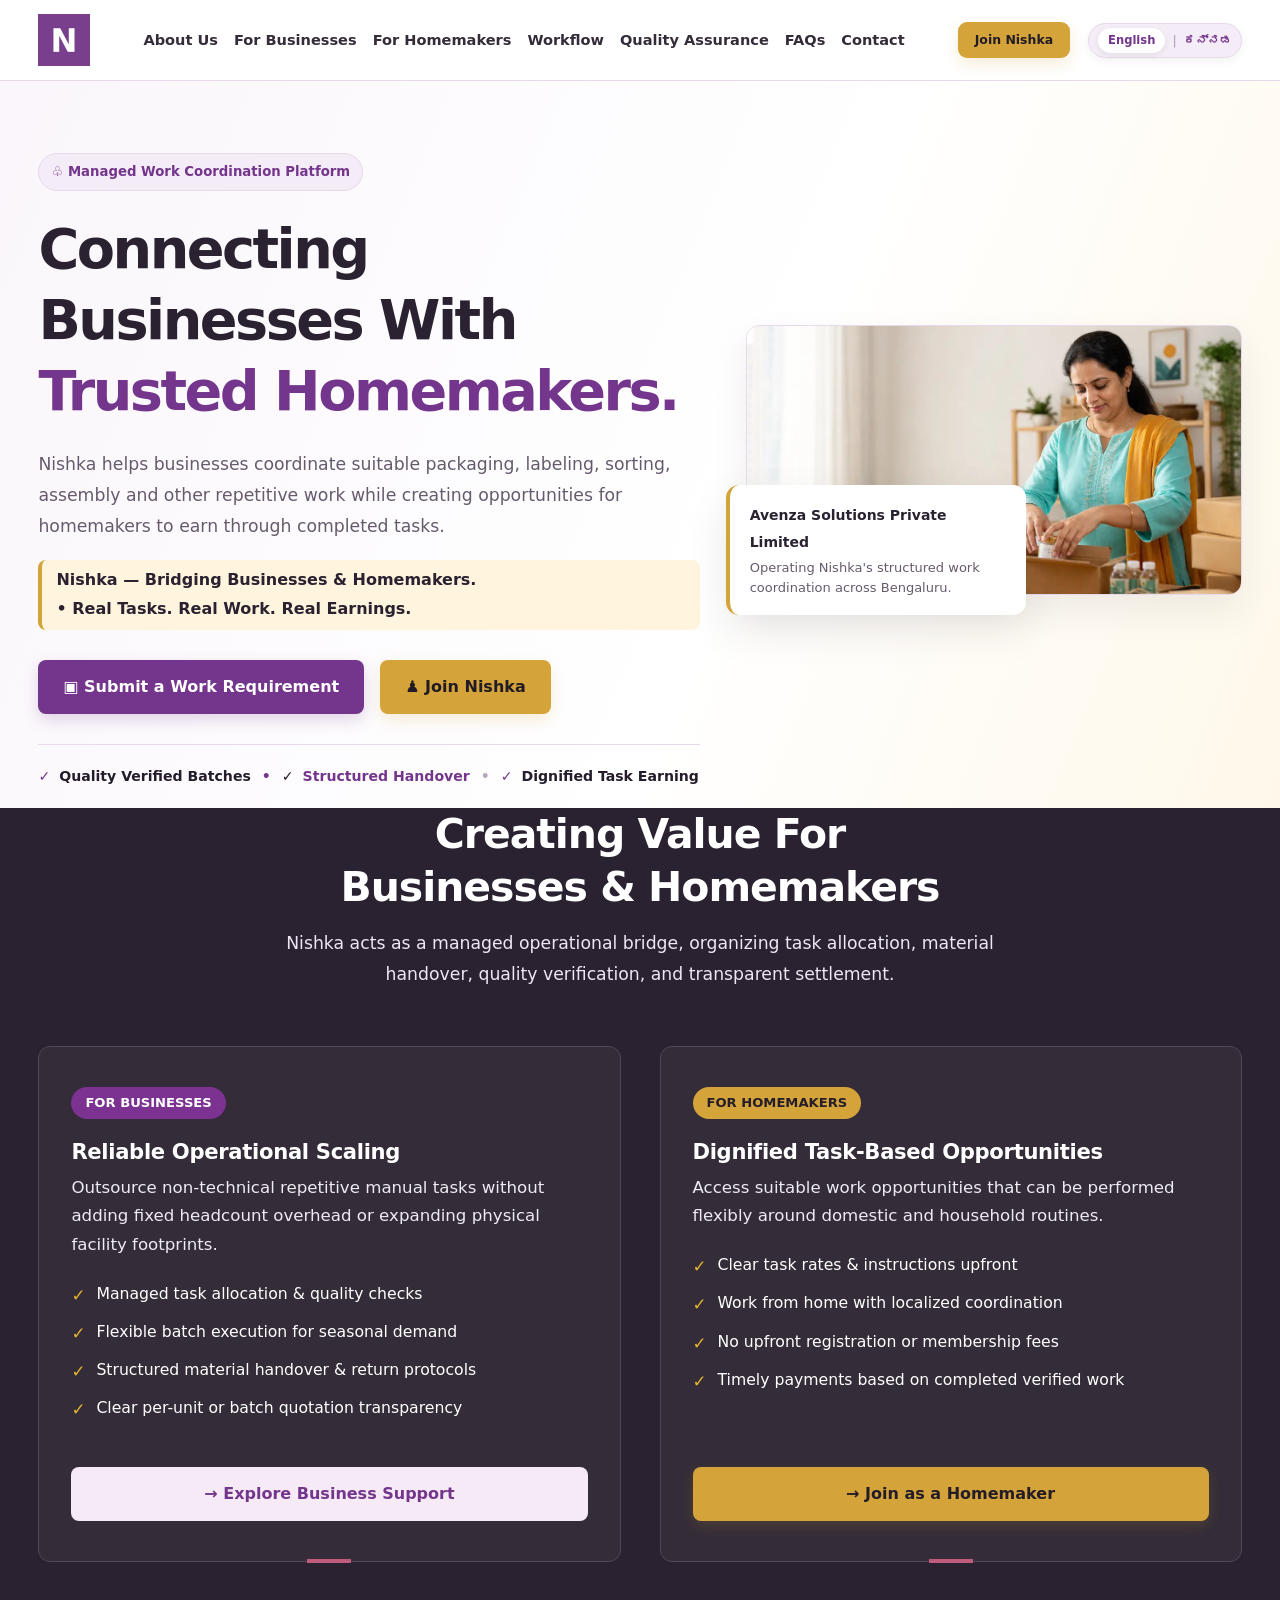
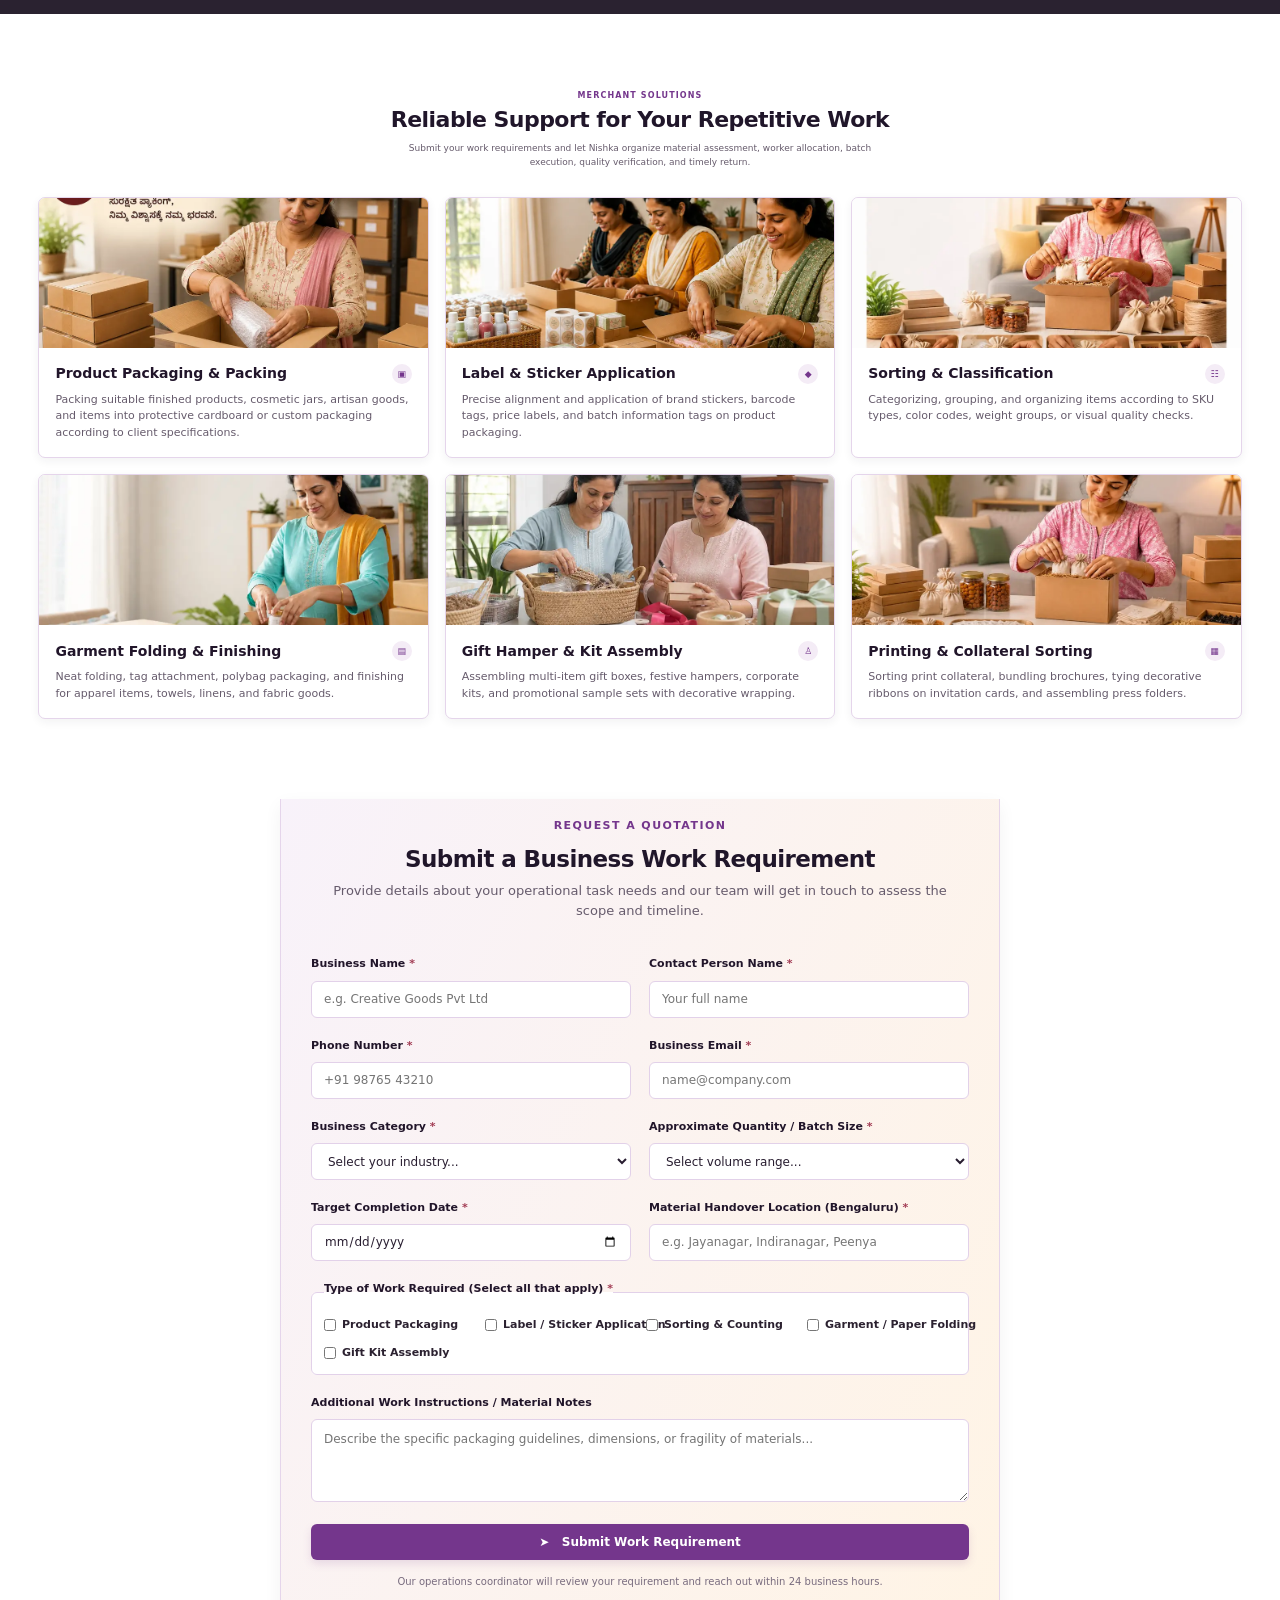
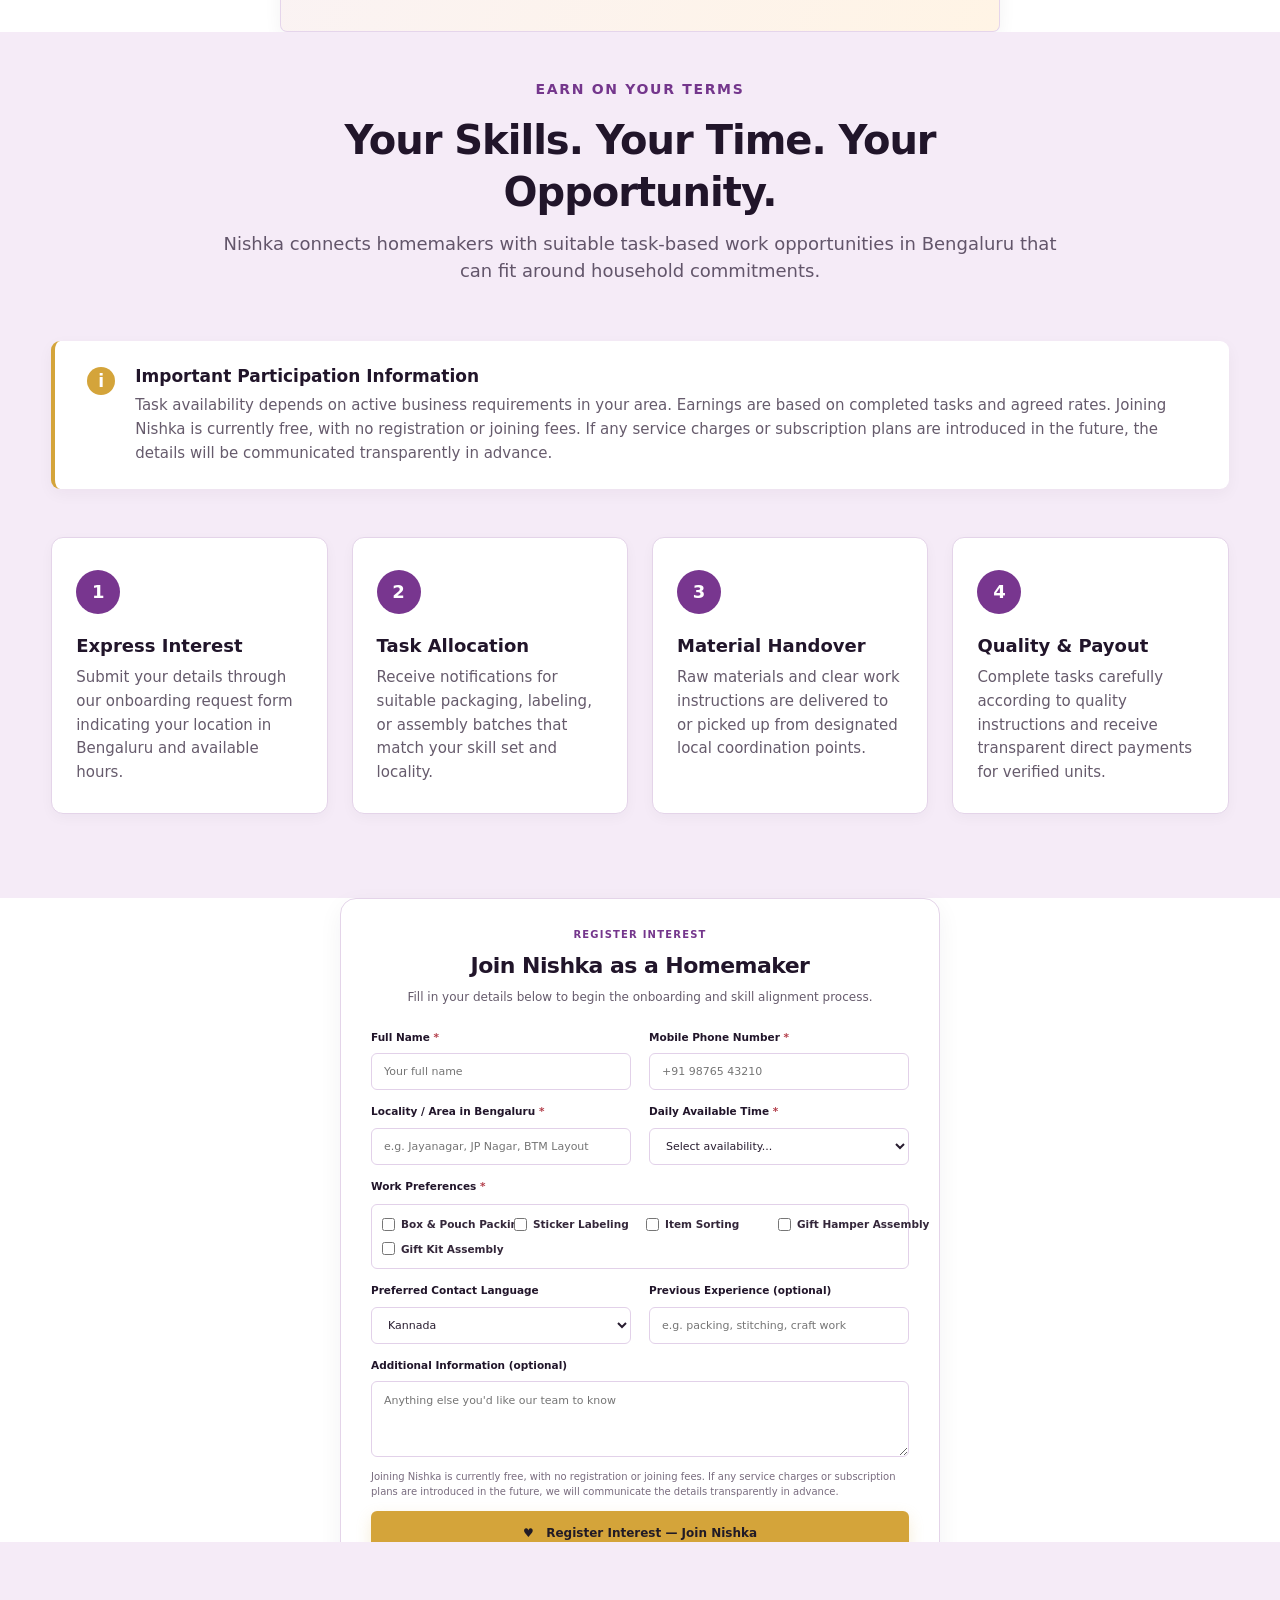
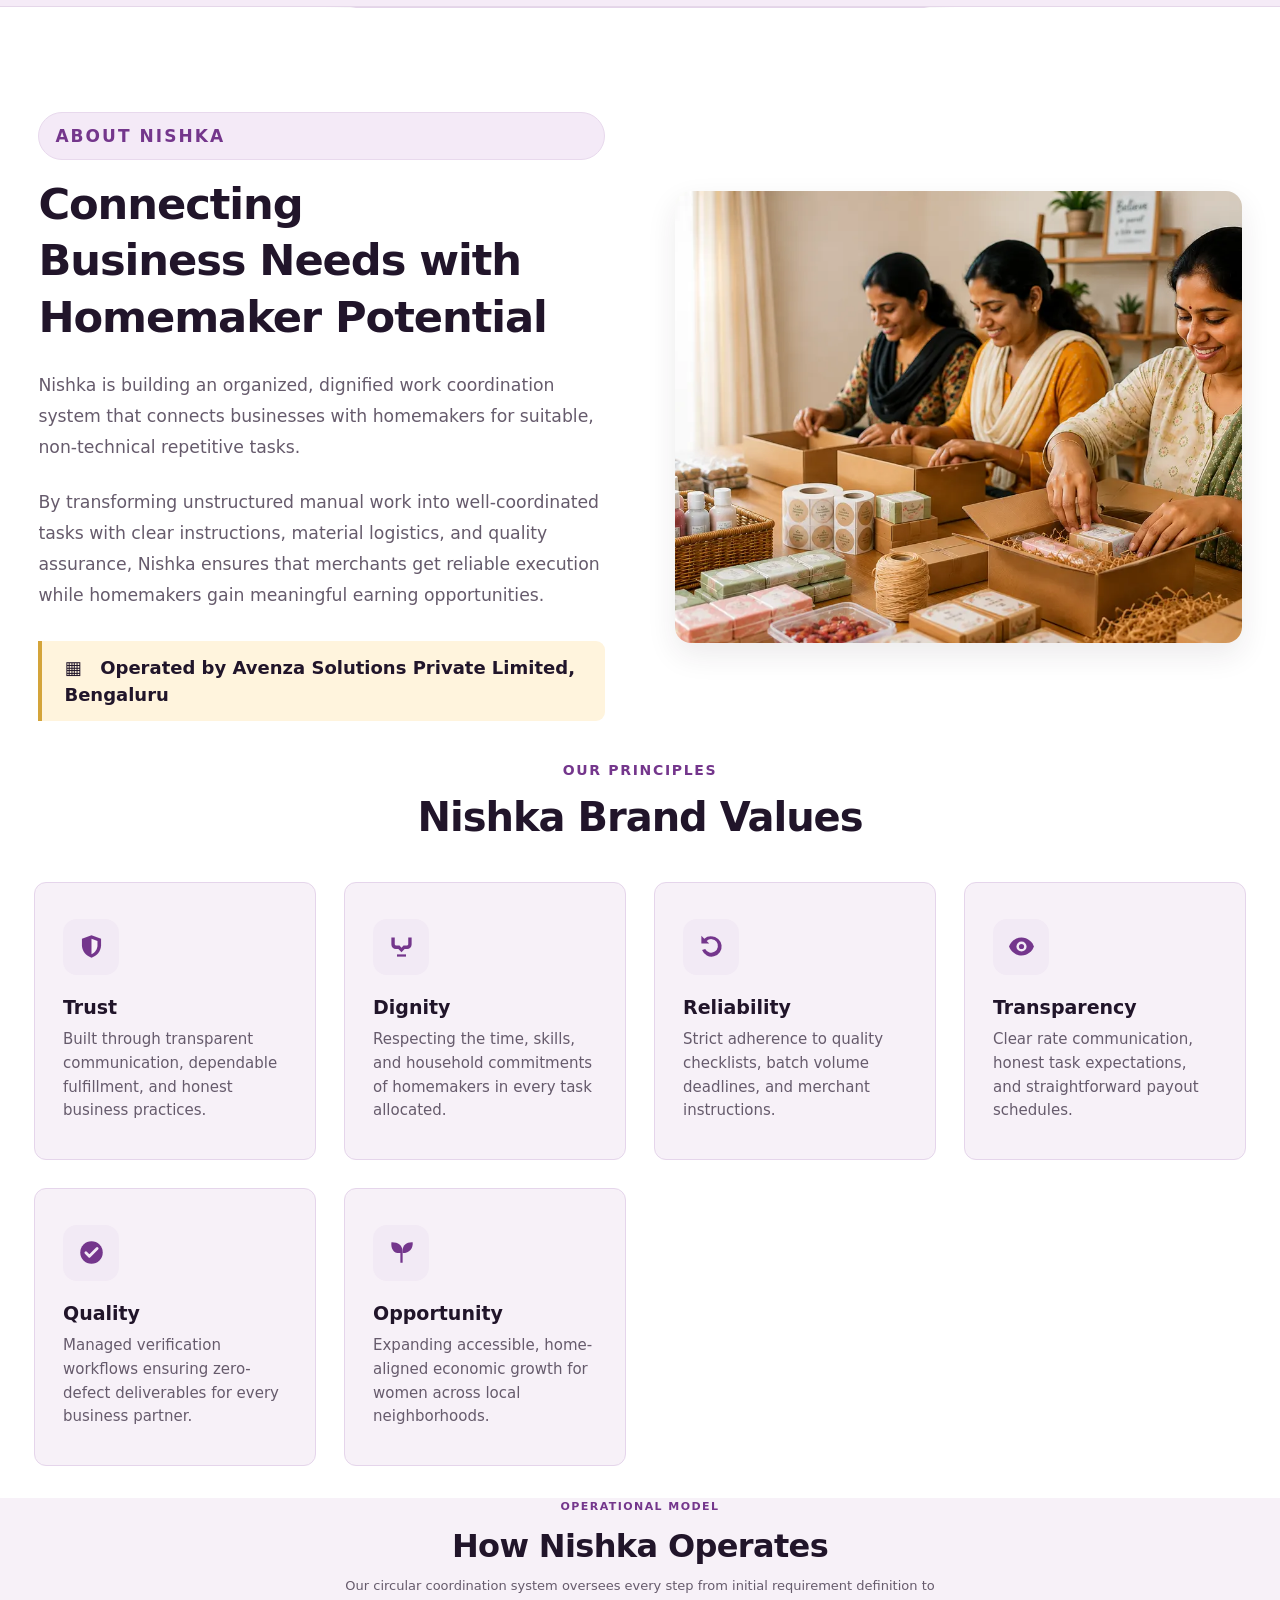
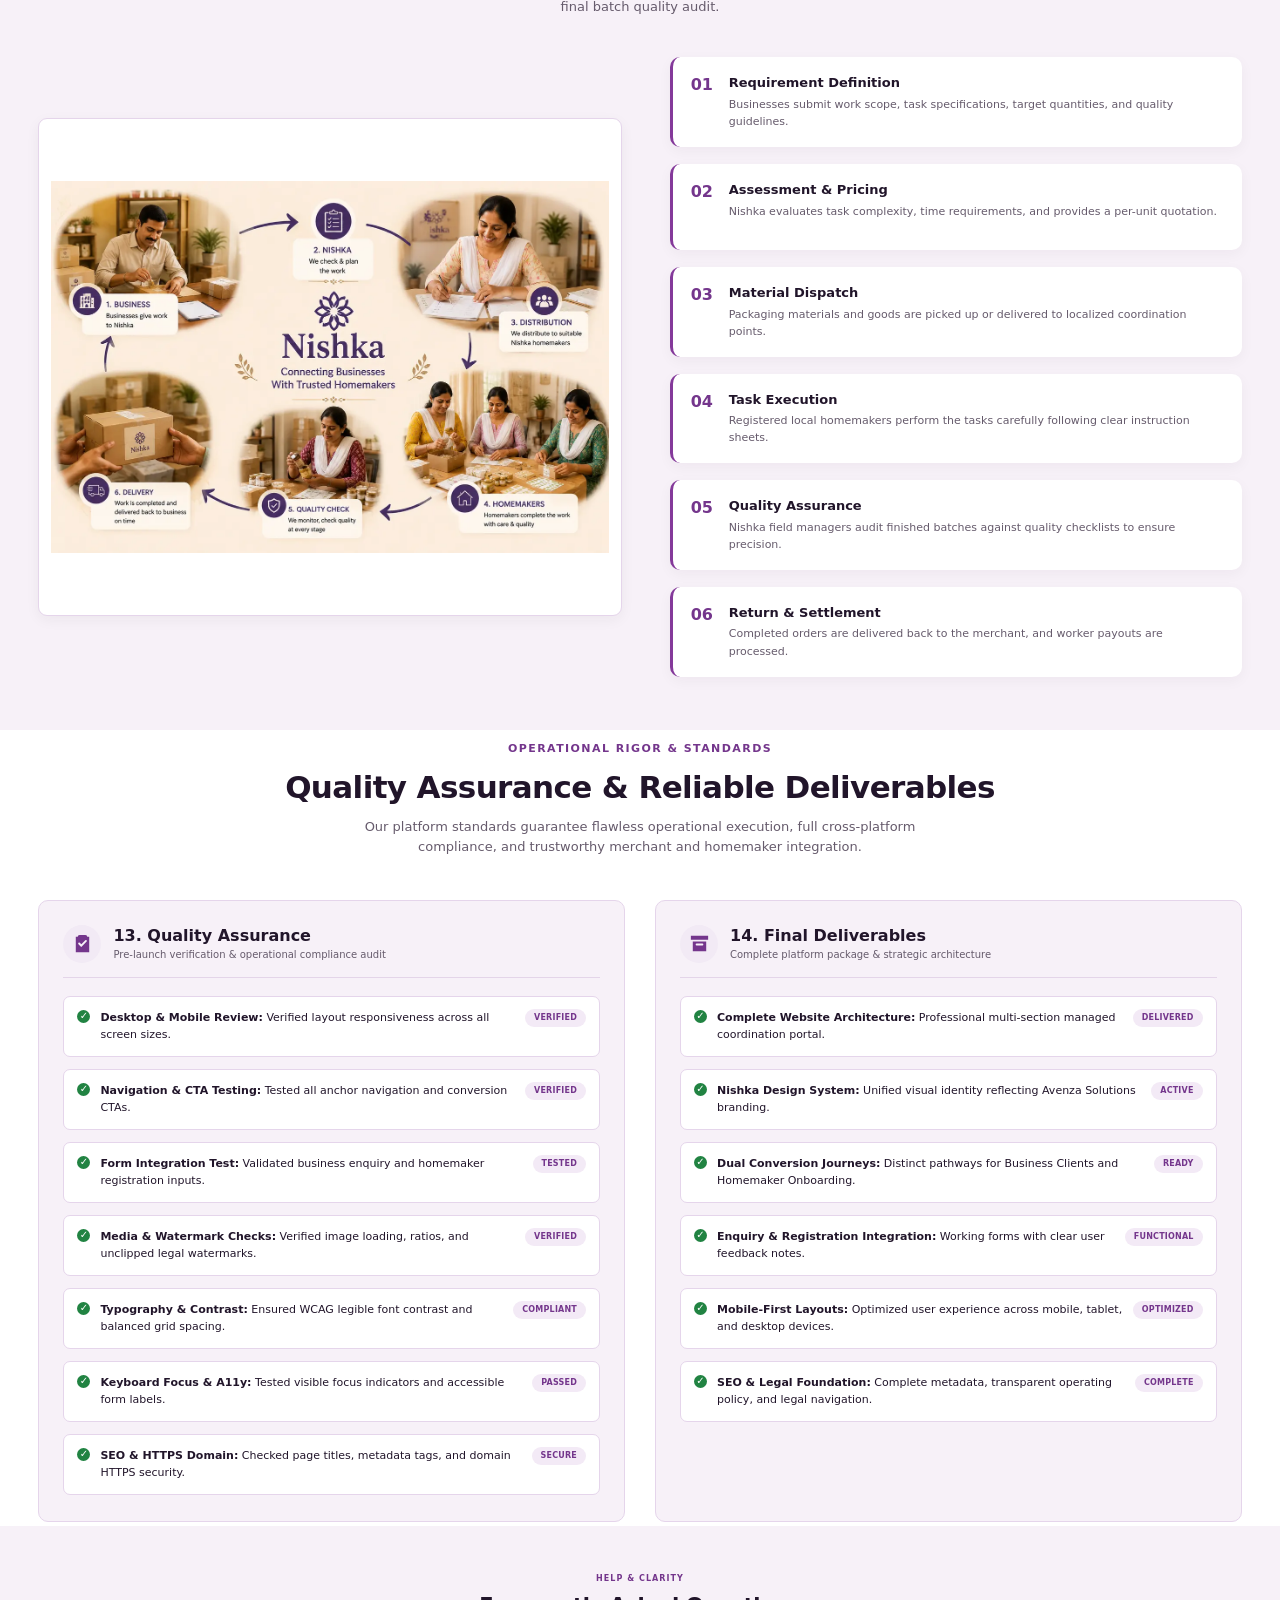
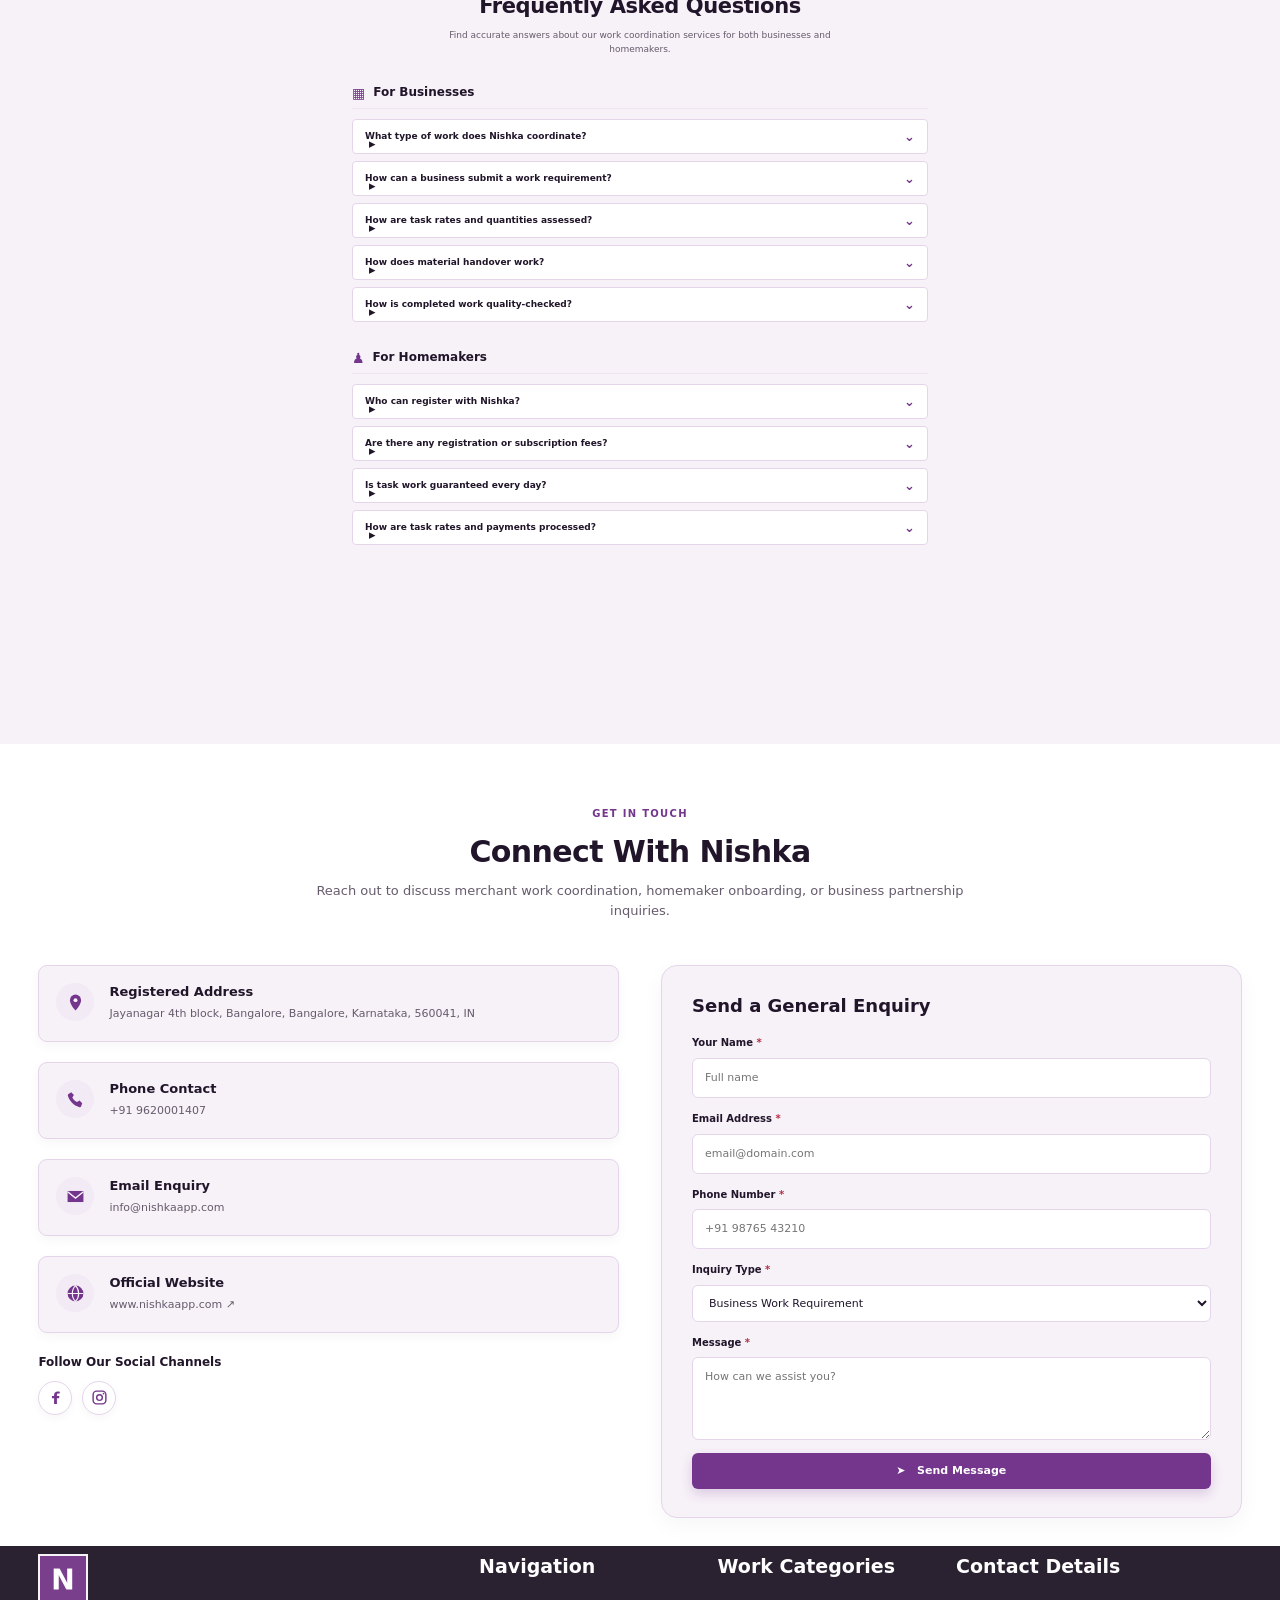
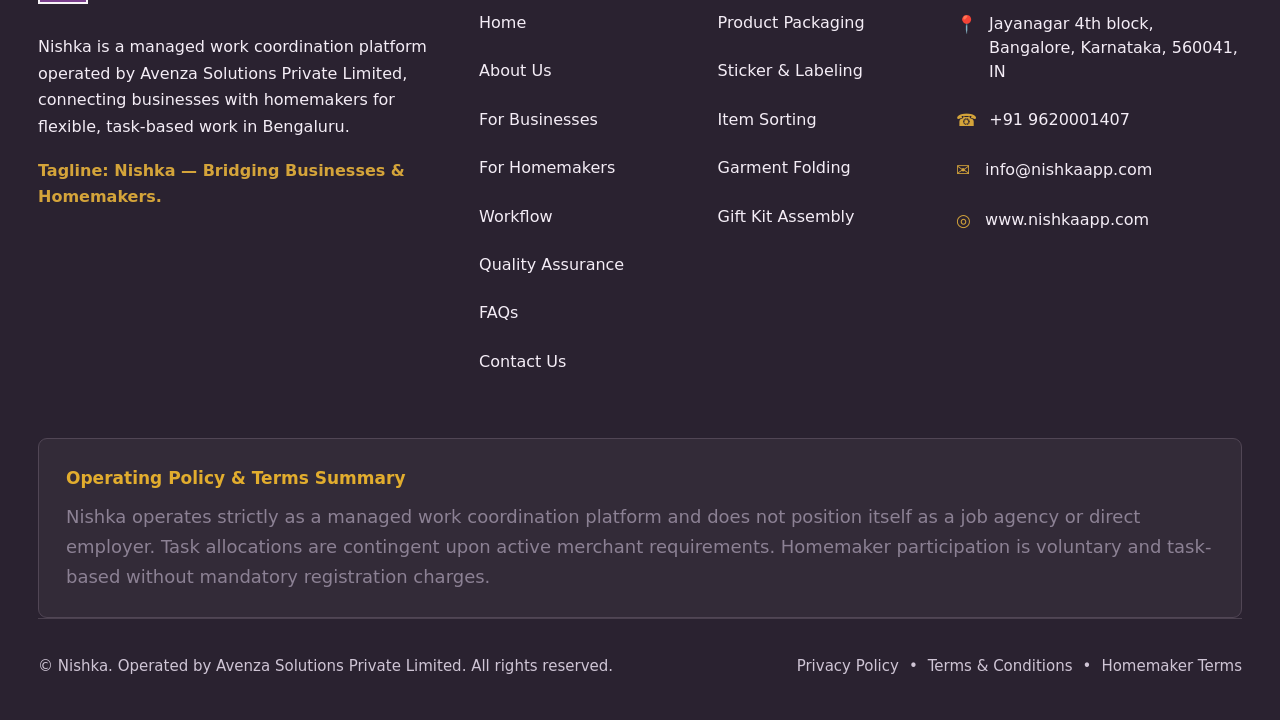
==== index.html @ fea2cbae "Restore original Nishka website layout and English content" ====
<!doctype html>
<html lang="en">
<head>
<meta charset="utf-8"><meta name="viewport" content="width=device-width, initial-scale=1">
<meta name="description" content="Nishka connects Bengaluru businesses with homemakers for coordinated packing, labeling, assembly, sorting and folding work.">
<meta name="theme-color" content="#74368C"><link rel="canonical" href="https://nishkaapp.com/">
<link rel="icon" href="assets/favicon.png" type="image/png"><link rel="apple-touch-icon" href="assets/apple-touch-icon.png">
<meta property="og:type" content="website"><meta property="og:title" content="Nishka — Bridging Businesses & Homemakers"><meta property="og:description" content="Real Tasks. Real Work. Real Earnings."><meta property="og:url" content="https://nishkaapp.com/"><meta property="og:image" content="https://nishkaapp.com/assets/home-hero.webp">
<title>Nishka — Bridging Businesses & Homemakers</title><link rel="stylesheet" href="style.css">
<script type="application/ld+json">{"@context":"https://schema.org","@type":"Organization","name":"Avenza Solutions Private Limited","alternateName":"Nishka","url":"https://nishkaapp.com/","email":"info@nishkaapp.com","telephone":"+919620001407","areaServed":"Bengaluru"}</script>
</head>
<body data-chat="enabled">
<a class="skip-link" href="#main-content">Skip to main content</a>
<header class="site-header"><div class="container nav">
<a class="logo home-reference-logo" href="#home" aria-label="Nishka home"><img src="assets/apple-touch-icon.png" alt="Nishka" width="52" height="52"></a>
<nav class="nav-links" aria-label="Main navigation">
<a href="#about" data-en="About Us" data-kn="ನಮ್ಮ ಬಗ್ಗೆ">About Us</a><a href="#merchant-solutions" data-en="For Businesses" data-kn="ವ್ಯಾಪಾರಿಗಳಿಗೆ">For Businesses</a><a href="#homemakers" data-en="For Homemakers" data-kn="ಗೃಹಿಣಿಯರಿಗೆ">For Homemakers</a><a href="#workflow" data-en="Workflow" data-kn="ಕಾರ್ಯವಿಧಾನ">Workflow</a><a href="#quality" data-en="Quality Assurance" data-kn="ಗುಣಮಟ್ಟದ ಭರವಸೆ">Quality Assurance</a><a href="#faq" data-en="FAQs" data-kn="ಪ್ರಶ್ನೋತ್ತರ">FAQs</a><a href="#contact" data-en="Contact" data-kn="ಸಂಪರ್ಕಿಸಿ">Contact</a>
</nav>
<div class="nav-actions"><a class="btn btn-gold" href="#join" data-en="Join Nishka" data-kn="ನಿಷ್ಕಾಗೆ ಸೇರಿ">Join Nishka</a></div>
<div class="language-toggle"><button id="langToggle" class="lang-switch" type="button" aria-label="Switch language"><span class="lang-active">English</span><span class="lang-divider">|</span><span>ಕನ್ನಡ</span></button></div>
<button class="menu-btn" aria-label="Open menu" aria-expanded="false">☰</button>
</div></header>
<main id="main-content">
<section class="hero" id="home"><div class="container hero-grid">
<div class="hero-copy">
<span class="eyebrow" data-en="♧ Managed Work Coordination Platform" data-kn="♧ ನಿರ್ವಹಿತ ಕೆಲಸದ ಸಮನ್ವಯ ವೇದಿಕೆ">♧ Managed Work Coordination Platform</span>
<h1><span data-en="Connecting Businesses With" data-kn="ವ್ಯಾಪಾರಗಳನ್ನು ಸಂಪರ್ಕಿಸುತ್ತೇವೆ">Connecting Businesses With</span> <em data-en="Trusted Homemakers." data-kn="ವಿಶ್ವಾಸಾರ್ಹ ಗೃಹಿಣಿಯರೊಂದಿಗೆ.">Trusted Homemakers.</em></h1>
<p class="lead" data-en="Nishka helps businesses coordinate suitable packaging, labeling, sorting, assembly and other repetitive work while creating opportunities for homemakers to earn through completed tasks." data-kn="ನಿಷ್ಕಾ ಪ್ಯಾಕಿಂಗ್, ಲೇಬಲಿಂಗ್, ವಿಂಗಡಣೆ, ಜೋಡಣೆ ಮತ್ತು ಇತರ ಪುನರಾವರ್ತಿತ ಕೆಲಸಗಳನ್ನು ಸಮನ್ವಯಗೊಳಿಸಲು ವ್ಯಾಪಾರಗಳಿಗೆ ಸಹಾಯ ಮಾಡುತ್ತದೆ. ಪೂರ್ಣಗೊಳಿಸಿದ ಕೆಲಸಗಳ ಮೂಲಕ ಗೃಹಿಣಿಯರಿಗೆ ಆದಾಯ ಗಳಿಸುವ ಅವಕಾಶಗಳನ್ನು ಸೃಷ್ಟಿಸುತ್ತದೆ.">Nishka helps businesses coordinate suitable packaging, labeling, sorting, assembly and other repetitive work while creating opportunities for homemakers to earn through completed tasks.</p>
<div class="tagline"><strong data-en="Nishka — Bridging Businesses & Homemakers." data-kn="ನಿಷ್ಕಾ — ವ್ಯಾಪಾರಿಗಳು ಮತ್ತು ಗೃಹಿಣಿಯರನ್ನು ಸಂಪರ್ಕಿಸುವ ಸೇತುವೆ.">Nishka — Bridging Businesses & Homemakers.</strong><span data-en=" • Real Tasks. Real Work. Real Earnings." data-kn=" • ನೈಜ ಕೆಲಸಗಳು. ನೈಜ ಕೆಲಸದ ಅವಕಾಶಗಳು. ನೈಜ ಆದಾಯ."> • Real Tasks. Real Work. Real Earnings.</span></div>
<div class="hero-actions"><a class="btn btn-primary" href="#partner" data-en="▣ Submit a Work Requirement" data-kn="▣ ಕೆಲಸದ ಅವಶ್ಯಕತೆ ಸಲ್ಲಿಸಿ">▣ Submit a Work Requirement</a><a class="btn btn-gold" href="#join" data-en="♟ Join Nishka" data-kn="♟ ನಿಷ್ಕಾಗೆ ಸೇರಿ">♟ Join Nishka</a></div>
<div class="hero-proof"><span>✓</span><span data-en="Quality Verified Batches" data-kn="ಗುಣಮಟ್ಟ ಪರಿಶೀಲಿಸಿದ ಬ್ಯಾಚ್‌ಗಳು">Quality Verified Batches</span><span class="proof-separator">•</span><span>✓</span><span data-en="Structured Handover" data-kn="ಸಂಘಟಿತ ಹಸ್ತಾಂತರ">Structured Handover</span><span class="proof-separator">•</span><span>✓</span><span data-en="Dignified Task Earning" data-kn="ಗೌರವಯುತ ಕೆಲಸದ ಆದಾಯ">Dignified Task Earning</span></div>
</div>
<div class="hero-media"><img class="hero-photo" src="assets/home-hero.webp" alt="Homemakers preparing and packing products together" width="1200" height="800" fetchpriority="high">
<div class="floating-card"><div class="floating-mark">N</div><div><strong>Avenza Solutions Private Limited</strong><p data-en="Operating Nishka's structured work coordination across Bengaluru." data-kn="ಬೆಂಗಳೂರಿನಾದ್ಯಂತ ನಿಷ್ಕಾದ ಸಂಘಟಿತ ಕೆಲಸದ ಸಮನ್ವಯವನ್ನು ನಿರ್ವಹಿಸುತ್ತದೆ.">Operating Nishka's structured work coordination across Bengaluru.</p></div></div>
</div>
</div><div class="trust-strip"><div class="container trust-list"><div><b>✓</b><span data-en="Clear task requirements" data-kn="ಸ್ಪಷ್ಟ ಕೆಲಸದ ವಿವರಗಳು">Clear task requirements</span></div><div><b>✓</b><span data-en="Managed coordination" data-kn="ನಿರ್ವಹಿತ ಸಮನ್ವಯ">Managed coordination</span></div><div><b>✓</b><span data-en="Quality checks" data-kn="ಗುಣಮಟ್ಟ ಪರಿಶೀಲನೆ">Quality checks</span></div><div><b>✓</b><span data-en="No joining fee" data-kn="ಸೇರ್ಪಡೆ ಶುಲ್ಕವಿಲ್ಲ">No joining fee</span></div></div></div></section>

<section class="section value-section"><div class="container"><div class="section-head center"><span class="kicker" data-en="Structured work coordination" data-kn="ಸಂಘಟಿತ ಕೆಲಸದ ಸಮನ್ವಯ">Structured work coordination</span><h2 data-en="Creating Value For Businesses & Homemakers" data-kn="ವ್ಯಾಪಾರಿಗಳು ಮತ್ತು ಗೃಹಿಣಿಯರಿಗೆ ಮೌಲ್ಯ ಸೃಷ್ಟಿ">Creating Value For Businesses & Homemakers</h2><p class="lead" data-en="Nishka acts as a managed operational bridge, organizing task allocation, material handover, quality verification, and transparent settlement." data-kn="ಕೆಲಸದ ಹಂಚಿಕೆ, ಸಾಮಗ್ರಿ ಹಸ್ತಾಂತರ, ಗುಣಮಟ್ಟ ಪರಿಶೀಲನೆ ಮತ್ತು ಪಾರದರ್ಶಕ ಪಾವತಿಯನ್ನು ನಿಷ್ಕಾ ಸಮನ್ವಯಗೊಳಿಸುತ್ತದೆ.">Nishka acts as a managed operational bridge, organizing task allocation, material handover, quality verification, and transparent settlement.</p></div>
<div class="opportunity-grid"><article class="opportunity-card"><span class="audience-pill" data-en="FOR BUSINESSES" data-kn="ವ್ಯಾಪಾರಿಗಳಿಗೆ">FOR BUSINESSES</span><h3 data-en="Reliable Operational Scaling" data-kn="ವಿಶ್ವಾಸಾರ್ಹ ಕಾರ್ಯಾಚರಣೆಯ ವಿಸ್ತರಣೆ">Reliable Operational Scaling</h3><p data-en="Outsource non-technical repetitive manual tasks without adding fixed headcount overhead or expanding physical facility footprints." data-kn="ಸ್ಥಿರ ಸಿಬ್ಬಂದಿ ವೆಚ್ಚ ಅಥವಾ ಹೆಚ್ಚುವರಿ ಸ್ಥಳವಿಲ್ಲದೆ ಪುನರಾವರ್ತಿತ ಕೈಕೆಲಸವನ್ನು ಹೊರಗುತ್ತಿಗೆ ನೀಡಿ.">Outsource non-technical repetitive manual tasks without adding fixed headcount overhead or expanding physical facility footprints.</p><ul class="value-list"><li>Managed task allocation & quality checks</li><li>Flexible batch execution for seasonal demand</li><li>Structured material handover & return protocols</li><li>Clear per-unit or batch quotation transparency</li></ul><a class="value-card-link" href="#merchant-solutions">→ Explore Business Support</a></article><article class="opportunity-card"><span class="audience-pill gold-pill" data-en="FOR HOMEMAKERS" data-kn="ಗೃಹಿಣಿಯರಿಗೆ">FOR HOMEMAKERS</span><h3 data-en="Dignified Task-Based Opportunities" data-kn="ಗೌರವಯುತ ಕೆಲಸ ಆಧಾರಿತ ಅವಕಾಶಗಳು">Dignified Task-Based Opportunities</h3><p data-en="Access suitable work opportunities that can be performed flexibly around domestic and household routines." data-kn="ಮನೆಯ ದಿನಚರಿಯ ಸುತ್ತ ಹೊಂದಿಕೊಳ್ಳುವ ಸೂಕ್ತ ಕೆಲಸದ ಅವಕಾಶಗಳನ್ನು ಪಡೆಯಿರಿ.">Access suitable work opportunities that can be performed flexibly around domestic and household routines.</p><ul class="value-list"><li>Clear task rates & instructions upfront</li><li>Work from home with localized coordination</li><li>No upfront registration or membership fees</li><li>Timely payments based on completed verified work</li></ul><a class="value-card-link gold-link" href="#join">→ Join as a Homemaker</a></article></div></div></section>
<section class="section merchant-solutions" id="merchant-solutions"><div class="container"><div class="section-head center"><span class="kicker">Merchant solutions</span><h2>Reliable Support for Your Repetitive Work</h2><p>Submit your work requirements and let Nishka organize material assessment, worker allocation, batch execution, quality verification, and timely return.</p></div><div class="service-grid">
<article class="service-card"><img src="assets/packing.webp" alt="Product packaging and packing"><div><h3>Product Packaging &amp; Packing <span class="service-icon">▣</span></h3><p>Packing suitable finished products, cosmetic jars, artisan goods, and items into protective cardboard or custom packaging according to client specifications.</p></div></article>
<article class="service-card"><img src="assets/labeling.webp" alt="Label and sticker application"><div><h3>Label &amp; Sticker Application <span class="service-icon">◆</span></h3><p>Precise alignment and application of brand stickers, barcode tags, price labels, and batch information tags on product packaging.</p></div></article>
<article class="service-card"><img src="assets/sorting.webp" alt="Sorting and classification"><div><h3>Sorting &amp; Classification <span class="service-icon">☷</span></h3><p>Categorizing, grouping, and organizing items according to SKU types, color codes, weight groups, or visual quality checks.</p></div></article>
<article class="service-card"><img src="assets/folding.webp" alt="Garment folding and finishing"><div><h3>Garment Folding &amp; Finishing <span class="service-icon">▤</span></h3><p>Neat folding, tag attachment, polybag packaging, and finishing for apparel items, towels, linens, and fabric goods.</p></div></article>
<article class="service-card"><img src="assets/gift-hampers.webp" alt="Gift hamper and kit assembly"><div><h3>Gift Hamper &amp; Kit Assembly <span class="service-icon">♙</span></h3><p>Assembling multi-item gift boxes, festive hampers, corporate kits, and promotional sample sets with decorative wrapping.</p></div></article>
<article class="service-card"><img src="assets/kit-assembly.webp" alt="Printing and collateral sorting"><div><h3>Printing &amp; Collateral Sorting <span class="service-icon">▦</span></h3><p>Sorting print collateral, bundling brochures, tying decorative ribbons on invitation cards, and assembling press folders.</p></div></article>
</div></div></section>
<section class="business-quote-section" id="partner"><div class="business-quote-card"><div class="business-quote-heading"><span class="kicker">Request a quotation</span><h2>Submit a Business Work Requirement</h2><p>Provide details about your operational task needs and our team will get in touch to assess the scope and timeline.</p></div><form class="business-quote-form" data-form="business"><div class="form-grid">
<div class="field"><label for="business_name">Business Name <b>*</b></label><input id="business_name" name="business_name" placeholder="e.g. Creative Goods Pvt Ltd" autocomplete="organization" required></div>
<div class="field"><label for="contact_person">Contact Person Name <b>*</b></label><input id="contact_person" name="contact_person" placeholder="Your full name" autocomplete="name" required></div>
<div class="field"><label for="mobile">Phone Number <b>*</b></label><input id="mobile" name="mobile" type="tel" placeholder="+91 98765 43210" autocomplete="tel" required></div>
<div class="field"><label for="email">Business Email <b>*</b></label><input id="email" name="email" type="email" placeholder="name@company.com" autocomplete="email" required></div>
<div class="field"><label for="business_type">Business Category <b>*</b></label><select id="business_type" name="business_type" required><option value="">Select your industry...</option><option>Garments & Textiles</option><option>Printing Press</option><option>Product Packaging</option><option>Gifting & Hampers</option><option>Retail & E-commerce</option><option>Other</option></select></div>
<div class="field"><label for="quantity">Approximate Quantity / Batch Size <b>*</b></label><select id="quantity" name="quantity" required><option value="">Select volume range...</option><option>Under 100 units</option><option>100–500 units</option><option>501–1,000 units</option><option>1,001–5,000 units</option><option>More than 5,000 units</option></select></div>
<div class="field"><label for="timeline">Target Completion Date <b>*</b></label><input id="timeline" name="timeline" type="date" required></div>
<div class="field"><label for="location">Material Handover Location (Bengaluru) <b>*</b></label><input id="location" name="location" placeholder="e.g. Jayanagar, Indiranagar, Peenya" required></div>
<fieldset class="field full work-type-field"><legend>Type of Work Required (Select all that apply) <b>*</b></legend><div class="work-type-options"><label><input type="checkbox" name="work_types" value="Product Packaging"> Product Packaging</label><label><input type="checkbox" name="work_types" value="Label / Sticker Application"> Label / Sticker Application</label><label><input type="checkbox" name="work_types" value="Sorting & Counting"> Sorting &amp; Counting</label><label><input type="checkbox" name="work_types" value="Garment / Paper Folding"> Garment / Paper Folding</label><label><input type="checkbox" name="work_types" value="Gift Kit Assembly"> Gift Kit Assembly</label></div></fieldset>
<div class="field full"><label for="requirements">Additional Work Instructions / Material Notes</label><textarea id="requirements" name="requirements" rows="3" placeholder="Describe the specific packaging guidelines, dimensions, or fragility of materials..."></textarea></div>
</div><button class="btn btn-primary" type="submit">➤ &nbsp; Submit Work Requirement</button><p class="form-note">Our operations coordinator will review your requirement and reach out within 24 business hours.</p><div class="form-status" role="status" aria-live="polite"></div></form></div></section>
<section class="homemaker-opportunity" id="homemakers">
  <div class="homemaker-opportunity-inner">
    <header class="homemaker-opportunity-heading">
      <span class="homemaker-kicker" data-en="EARN ON YOUR TERMS" data-kn="ನಿಮ್ಮ ಅನುಕೂಲಕ್ಕೆ ತಕ್ಕಂತೆ ಗಳಿಸಿ">EARN ON YOUR TERMS</span>
      <h1 data-en="Your Skills. Your Time. Your Opportunity." data-kn="ನಿಮ್ಮ ಕೌಶಲ್ಯ. ನಿಮ್ಮ ಸಮಯ. ನಿಮ್ಮ ಅವಕಾಶ.">Your Skills. Your Time. Your Opportunity.</h1>
      <p data-en="Nishka connects homemakers with suitable task-based work opportunities in Bengaluru that can fit around household commitments." data-kn="ಮನೆಯ ಜವಾಬ್ದಾರಿಗಳೊಂದಿಗೆ ಹೊಂದಿಕೊಳ್ಳುವ ಬೆಂಗಳೂರಿನ ಸೂಕ್ತ ಕೆಲಸದ ಅವಕಾಶಗಳೊಂದಿಗೆ ನಿಷ್ಕಾ ಗೃಹಿಣಿಯರನ್ನು ಸಂಪರ್ಕಿಸುತ್ತದೆ.">Nishka connects homemakers with suitable task-based work opportunities in Bengaluru that can fit around household commitments.</p>
    </header>
    <aside class="homemaker-important"><span class="homemaker-info-icon" aria-hidden="true">i</span><div><strong data-en="Important Participation Information" data-kn="ಭಾಗವಹಿಸುವಿಕೆಯ ಪ್ರಮುಖ ಮಾಹಿತಿ">Important Participation Information</strong><p data-en="Task availability depends on active business requirements in your area. Earnings are based on completed tasks and agreed rates. Joining Nishka is currently free, with no registration or joining fees. If any service charges or subscription plans are introduced in the future, the details will be communicated transparently in advance." data-kn="ನಿಮ್ಮ ಪ್ರದೇಶದಲ್ಲಿನ ಸಕ್ರಿಯ ವ್ಯಾಪಾರ ಅವಶ್ಯಕತೆಗಳ ಮೇಲೆ ಕೆಲಸದ ಲಭ್ಯತೆ ಅವಲಂಬಿತವಾಗಿದೆ. ಒಪ್ಪಿಕೊಂಡ ದರಗಳ ಪ್ರಕಾರ ಪೂರ್ಣಗೊಳಿಸಿದ ಕೆಲಸಗಳಿಗೆ ಆದಾಯ ದೊರೆಯುತ್ತದೆ. ಪ್ರಸ್ತುತ ನಿಷ್ಕಾಗೆ ಸೇರುವುದು ಸಂಪೂರ್ಣ ಉಚಿತ; ನೋಂದಣಿ ಅಥವಾ ಸೇರ್ಪಡೆ ಶುಲ್ಕವಿಲ್ಲ. ಭವಿಷ್ಯದಲ್ಲಿ ಯಾವುದೇ ಸೇವಾ ಶುಲ್ಕ ಅಥವಾ ಚಂದಾದಾರಿಕೆ ಯೋಜನೆ ಪರಿಚಯಿಸಿದರೆ, ಅದರ ವಿವರಗಳನ್ನು ಮುಂಚಿತವಾಗಿ ಸ್ಪಷ್ಟವಾಗಿ ತಿಳಿಸಲಾಗುತ್ತದೆ.">Task availability depends on active business requirements in your area. Earnings are based on completed tasks and agreed rates. Joining Nishka is currently free, with no registration or joining fees. If any service charges or subscription plans are introduced in the future, the details will be communicated transparently in advance.</p></div></aside>
    <div class="homemaker-process-grid">
      <article class="homemaker-process-card"><span>1</span><h2 data-en="Express Interest" data-kn="ಆಸಕ್ತಿ ತಿಳಿಸಿ">Express Interest</h2><p data-en="Submit your details through our onboarding request form indicating your location in Bengaluru and available hours." data-kn="ಬೆಂಗಳೂರಿನ ನಿಮ್ಮ ಸ್ಥಳ ಮತ್ತು ಲಭ್ಯ ಸಮಯವನ್ನು ತಿಳಿಸಿ ನೋಂದಣಿ ವಿನಂತಿ ಫಾರ್ಮ್ ಮೂಲಕ ವಿವರಗಳನ್ನು ಸಲ್ಲಿಸಿ.">Submit your details through our onboarding request form indicating your location in Bengaluru and available hours.</p></article>
      <article class="homemaker-process-card"><span>2</span><h2 data-en="Task Allocation" data-kn="ಕೆಲಸದ ಹಂಚಿಕೆ">Task Allocation</h2><p data-en="Receive notifications for suitable packaging, labeling, or assembly batches that match your skill set and locality." data-kn="ನಿಮ್ಮ ಕೌಶಲ್ಯ ಮತ್ತು ಸ್ಥಳಕ್ಕೆ ಹೊಂದುವ ಪ್ಯಾಕಿಂಗ್, ಲೇಬಲಿಂಗ್ ಅಥವಾ ಜೋಡಣೆ ಕೆಲಸಗಳ ಮಾಹಿತಿ ಪಡೆಯಿರಿ.">Receive notifications for suitable packaging, labeling, or assembly batches that match your skill set and locality.</p></article>
      <article class="homemaker-process-card"><span>3</span><h2 data-en="Material Handover" data-kn="ಸಾಮಗ್ರಿಗಳ ಹಸ್ತಾಂತರ">Material Handover</h2><p data-en="Raw materials and clear work instructions are delivered to or picked up from designated local coordination points." data-kn="ಕಚ್ಚಾ ಸಾಮಗ್ರಿಗಳು ಮತ್ತು ಸ್ಪಷ್ಟ ಕೆಲಸದ ಸೂಚನೆಗಳನ್ನು ನಿಗದಿತ ಸ್ಥಳೀಯ ಸಮನ್ವಯ ಕೇಂದ್ರಗಳಲ್ಲಿ ನೀಡಲಾಗುತ್ತದೆ ಅಥವಾ ಪಡೆಯಲಾಗುತ್ತದೆ.">Raw materials and clear work instructions are delivered to or picked up from designated local coordination points.</p></article>
      <article class="homemaker-process-card"><span>4</span><h2 data-en="Quality & Payout" data-kn="ಗುಣಮಟ್ಟ ಮತ್ತು ಪಾವತಿ">Quality &amp; Payout</h2><p data-en="Complete tasks carefully according to quality instructions and receive transparent direct payments for verified units." data-kn="ಗುಣಮಟ್ಟದ ಸೂಚನೆಗಳ ಪ್ರಕಾರ ಕೆಲಸ ಪೂರ್ಣಗೊಳಿಸಿ, ಪರಿಶೀಲಿಸಿದ ಘಟಕಗಳಿಗೆ ಸ್ಪಷ್ಟವಾದ ನೇರ ಪಾವತಿ ಪಡೆಯಿರಿ.">Complete tasks carefully according to quality instructions and receive transparent direct payments for verified units.</p></article>
    </div></div></section>
<section class="homemaker-register" id="join">
      <div class="homemaker-register-heading"><span class="kicker" data-en="REGISTER INTEREST" data-kn="ಆಸಕ್ತಿ ನೋಂದಣಿ">REGISTER INTEREST</span><h2 data-en="Join Nishka as a Homemaker" data-kn="ಗೃಹಿಣಿಯಾಗಿ ನಿಷ್ಕಾಗೆ ಸೇರಿ">Join Nishka as a Homemaker</h2><p data-en="Fill in your details below to begin the onboarding and skill alignment process." data-kn="ನೋಂದಣಿ ಮತ್ತು ಕೌಶಲ್ಯ ಹೊಂದಾಣಿಕೆ ಪ್ರಕ್ರಿಯೆ ಪ್ರಾರಂಭಿಸಲು ಕೆಳಗೆ ನಿಮ್ಮ ವಿವರಗಳನ್ನು ಭರ್ತಿ ಮಾಡಿ.">Fill in your details below to begin the onboarding and skill alignment process.</p></div>
      <form class="homemaker-reference-form" data-form="homemaker">
        <div class="homemaker-reference-grid">
          <div class="field"><label for="hm-name">Full Name <b>*</b></label><input id="hm-name" name="name" placeholder="Your full name" autocomplete="name" required></div>
          <div class="field"><label for="hm-mobile">Mobile Phone Number <b>*</b></label><input id="hm-mobile" name="mobile" type="tel" placeholder="+91 98765 43210" autocomplete="tel" required></div>
          <div class="field"><label for="hm-location">Locality / Area in Bengaluru <b>*</b></label><input id="hm-location" name="location" placeholder="e.g. Jayanagar, JP Nagar, BTM Layout" autocomplete="address-level2" required></div>
          <div class="field"><label for="hm-availability">Daily Available Time <b>*</b></label><select id="hm-availability" name="availability" required><option value="">Select availability...</option><option>1–2 hours</option><option>2–3 hours</option><option>3–4 hours</option><option>4+ hours</option><option>Flexible / varies daily</option></select></div>
          <fieldset class="field full homemaker-preferences"><legend>Work Preferences <b>*</b></legend><div class="homemaker-preference-options">
            <label><input type="checkbox" name="work_preferences" value="Box & Pouch Packing"> Box &amp; Pouch Packing</label>
            <label><input type="checkbox" name="work_preferences" value="Sticker Labeling"> Sticker Labeling</label>
            <label><input type="checkbox" name="work_preferences" value="Item Sorting"> Item Sorting</label>
            <label><input type="checkbox" name="work_preferences" value="Gift Hamper Assembly"> Gift Hamper Assembly</label>
            <label><input type="checkbox" name="work_preferences" value="Gift Kit Assembly"> Gift Kit Assembly</label>
          </div></fieldset>
          <div class="field"><label for="hm-language">Preferred Contact Language</label><select id="hm-language" name="preferred_language"><option>Kannada</option><option>English</option><option>Hindi</option><option>Tamil</option><option>Telugu</option></select></div>
          <div class="field"><label for="hm-experience">Previous Experience (optional)</label><input id="hm-experience" name="experience" placeholder="e.g. packing, stitching, craft work"></div>
          <div class="field full"><label for="hm-notes">Additional Information (optional)</label><textarea id="hm-notes" name="additional_information" rows="3" placeholder="Anything else you'd like our team to know"></textarea></div>
        </div>
        <p class="homemaker-form-note">Joining Nishka is currently free, with no registration or joining fees. If any service charges or subscription plans are introduced in the future, we will communicate the details transparently in advance.</p>
        <button class="btn btn-gold homemaker-register-submit" type="submit">♥ &nbsp; Register Interest — Join Nishka</button><div class="form-status" role="status" aria-live="polite"></div>
      </form>
    </section>
<section class="page-hero" id="about"><div class="container page-hero-grid"><div><span class="eyebrow" data-en="About Nishka" data-kn="ನಿಷ್ಕಾ ಬಗ್ಗೆ">About Nishka</span><h1 data-en="Connecting Business Needs with Homemaker Potential" data-kn="ವ್ಯಾಪಾರದ ಅಗತ್ಯ ಮತ್ತು ಗೃಹಿಣಿಯರ ಸಾಮರ್ಥ್ಯವನ್ನು ಸಂಪರ್ಕಿಸುವುದು">Connecting Business Needs with Homemaker Potential</h1><p class="lead" data-en="Nishka is building an organized, dignified work coordination system that connects businesses with homemakers for suitable, non-technical repetitive tasks." data-kn="ಸೂಕ್ತ ತಾಂತ್ರಿಕವಲ್ಲದ ಪುನರಾವರ್ತಿತ ಕೆಲಸಗಳಿಗಾಗಿ ವ್ಯಾಪಾರಗಳನ್ನು ಗೃಹಿಣಿಯರೊಂದಿಗೆ ಸಂಪರ್ಕಿಸುವ ಸಂಘಟಿತ ಮತ್ತು ಗೌರವಯುತ ಕೆಲಸದ ಸಮನ್ವಯ ವ್ಯವಸ್ಥೆಯನ್ನು ನಿಷ್ಕಾ ನಿರ್ಮಿಸುತ್ತಿದೆ.">Nishka is building an organized, dignified work coordination system that connects businesses with homemakers for suitable, non-technical repetitive tasks.</p><p class="lead about-second-paragraph" data-en="By transforming unstructured manual work into well-coordinated tasks with clear instructions, material logistics, and quality assurance, Nishka ensures that merchants get reliable execution while homemakers gain meaningful earning opportunities." data-kn="ಸ್ಪಷ್ಟ ಸೂಚನೆಗಳು, ಸಾಮಗ್ರಿಗಳ ಸಾಗಣೆ ಮತ್ತು ಗುಣಮಟ್ಟದ ಪರಿಶೀಲನೆಯೊಂದಿಗೆ ಅಸಂಘಟಿತ ಕೆಲಸಗಳನ್ನು ಸಮನ್ವಯಗೊಳಿಸುವ ಮೂಲಕ ವ್ಯಾಪಾರಿಗಳಿಗೆ ವಿಶ್ವಾಸಾರ್ಹ ಕಾರ್ಯಗತಗೊಳಿಸುವಿಕೆ ಮತ್ತು ಗೃಹಿಣಿಯರಿಗೆ ಅರ್ಥಪೂರ್ಣ ಆದಾಯದ ಅವಕಾಶಗಳನ್ನು ಒದಗಿಸುತ್ತದೆ.">By transforming unstructured manual work into well-coordinated tasks with clear instructions, material logistics, and quality assurance, Nishka ensures that merchants get reliable execution while homemakers gain meaningful earning opportunities.</p><div class="about-company-note">▦ &nbsp; Operated by Avenza Solutions Private Limited, Bengaluru</div></div><img class="page-hero-image" src="assets/platform-overview.webp" alt="Nishka work coordination" loading="eager"></div></section>
<section class="section about-values-section"><div class="container"><div class="section-head center"><span class="kicker">OUR PRINCIPLES</span><h2>Nishka Brand Values</h2></div><div class="values-grid">
<article class="opportunity-card"><div class="card-icon"><svg viewBox="0 0 24 24" aria-hidden="true"><path d="M12 2 3.5 5.2v5.7c0 5.1 3.6 9.3 8.5 11.1 4.9-1.8 8.5-6 8.5-11.1V5.2L12 2Z" fill="currentColor"/><path d="M12 5.1v13.8c3.2-1.5 5.3-4.5 5.3-8V7.1L12 5.1Z" fill="#f7f1f8"/></svg></div><h3>Trust</h3><p>Built through transparent communication, dependable fulfillment, and honest business practices.</p></article>
<article class="opportunity-card"><div class="card-icon"><svg viewBox="0 0 24 24" aria-hidden="true"><path d="M3 4v6.3a4 4 0 0 0 4 4h2.2L12 17l2.8-2.7H17a4 4 0 0 0 4-4V4h-3v6.1a1 1 0 0 1-1 1h-3.2L12 13l-1.8-1.9H7a1 1 0 0 1-1-1V4H3Z" fill="currentColor"/><path d="M8 19h8v2H8z" fill="currentColor"/></svg></div><h3>Dignity</h3><p>Respecting the time, skills, and household commitments of homemakers in every task allocated.</p></article>
<article class="opportunity-card"><div class="card-icon"><svg viewBox="0 0 24 24" aria-hidden="true"><path d="M12 3a9 9 0 1 1-8.4 12.2l2.8-1A6 6 0 1 0 7.7 7L10 9.3H3V2.5l2.6 2.6A8.9 8.9 0 0 1 12 3Z" fill="currentColor"/><path d="M11 7h2v5l3 2-1.2 1.6-3.8-2.7Z" fill="#f2eaf5"/></svg></div><h3>Reliability</h3><p>Strict adherence to quality checklists, batch volume deadlines, and merchant instructions.</p></article>
<article class="opportunity-card"><div class="card-icon"><svg viewBox="0 0 24 24" aria-hidden="true"><path d="M12 4C6.5 4 2 8.2 1 12c1 3.8 5.5 8 11 8s10-4.2 11-8c-1-3.8-5.5-8-11-8Z" fill="currentColor"/><circle cx="12" cy="12" r="4.5" fill="#f2eaf5"/><circle cx="12" cy="12" r="2.3" fill="currentColor"/></svg></div><h3>Transparency</h3><p>Clear rate communication, honest task expectations, and straightforward payout schedules.</p></article>
<article class="opportunity-card"><div class="card-icon"><svg viewBox="0 0 24 24" aria-hidden="true"><circle cx="12" cy="12" r="10" fill="currentColor"/><path d="m7 12.3 3.1 3.1 6.9-7" fill="none" stroke="#f2eaf5" stroke-width="2.5" stroke-linecap="round" stroke-linejoin="round"/></svg></div><h3>Quality</h3><p>Managed verification workflows ensuring zero-defect deliverables for every business partner.</p></article>
<article class="opportunity-card"><div class="card-icon"><svg viewBox="0 0 24 24" aria-hidden="true"><path d="M11 21v-8.5C5 13 2.5 8.6 3 3c5.7-.2 10 2.7 10 8v10h-2Z" fill="currentColor"/><path d="M13 10C13 5.5 16.6 2.7 22 3c.2 5.6-2.7 9.2-9 9.5V10Z" fill="currentColor"/></svg></div><h3>Opportunity</h3><p>Expanding accessible, home-aligned economic growth for women across local neighborhoods.</p></article>
</div></div></section>
<section class="section section-tint workflow-screenshot-section" id="workflow"><div class="container">
<div class="section-head center"><span class="kicker">OPERATIONAL MODEL</span><h2>How Nishka Operates</h2><p>Our circular coordination system oversees every step from initial requirement definition to<br class="workflow-desktop-break"> final batch quality audit.</p></div>
<div class="workflow-screenshot-layout">
<div class="workflow-screenshot-visual"><img src="assets/workflow.webp" alt="Nishka operational workflow from business requirements through coordination, distribution, homemaker task execution, quality checks and delivery" loading="lazy"></div>
<div class="workflow-screenshot-steps">
<article class="workflow-screenshot-step"><span>01</span><div><h3>Requirement Definition</h3><p>Businesses submit work scope, task specifications, target quantities, and quality guidelines.</p></div></article>
<article class="workflow-screenshot-step"><span>02</span><div><h3>Assessment &amp; Pricing</h3><p>Nishka evaluates task complexity, time requirements, and provides a per-unit quotation.</p></div></article>
<article class="workflow-screenshot-step"><span>03</span><div><h3>Material Dispatch</h3><p>Packaging materials and goods are picked up or delivered to localized coordination points.</p></div></article>
<article class="workflow-screenshot-step"><span>04</span><div><h3>Task Execution</h3><p>Registered local homemakers perform the tasks carefully following clear instruction sheets.</p></div></article>
<article class="workflow-screenshot-step"><span>05</span><div><h3>Quality Assurance</h3><p>Nishka field managers audit finished batches against quality checklists to ensure precision.</p></div></article>
<article class="workflow-screenshot-step"><span>06</span><div><h3>Return &amp; Settlement</h3><p>Completed orders are delivered back to the merchant, and worker payouts are processed.</p></div></article>
</div></div></div></section>
<section class="section quality-deliverables-section" id="quality"><div class="container">
<div class="section-head center"><span class="kicker">OPERATIONAL RIGOR &amp; STANDARDS</span><h2>Quality Assurance &amp; Reliable Deliverables</h2><p>Our platform standards guarantee flawless operational execution, full cross-platform<br class="quality-desktop-break"> compliance, and trustworthy merchant and homemaker integration.</p></div>
<div class="quality-deliverables-grid">
<article class="quality-deliverables-panel">
<header class="quality-panel-heading"><span class="quality-panel-icon"><svg viewBox="0 0 24 24" aria-hidden="true"><path d="M9 3h6a2 2 0 0 1 2 2h2v16H5V5h2a2 2 0 0 1 2-2Z" fill="currentColor"/><path d="m8.5 12 2.3 2.3 4.8-5" fill="none" stroke="#f7f1f8" stroke-width="2" stroke-linecap="round" stroke-linejoin="round"/></svg></span><div><h3>13. Quality Assurance</h3><p>Pre-launch verification &amp; operational compliance audit</p></div></header>
<div class="quality-deliverable-list">
<div class="quality-deliverable"><span class="quality-ok">✓</span><p><strong>Desktop &amp; Mobile Review:</strong> Verified layout responsiveness across all screen sizes.</p><span class="quality-status">VERIFIED</span></div>
<div class="quality-deliverable"><span class="quality-ok">✓</span><p><strong>Navigation &amp; CTA Testing:</strong> Tested all anchor navigation and conversion CTAs.</p><span class="quality-status">VERIFIED</span></div>
<div class="quality-deliverable"><span class="quality-ok">✓</span><p><strong>Form Integration Test:</strong> Validated business enquiry and homemaker registration inputs.</p><span class="quality-status">TESTED</span></div>
<div class="quality-deliverable"><span class="quality-ok">✓</span><p><strong>Media &amp; Watermark Checks:</strong> Verified image loading, ratios, and unclipped legal watermarks.</p><span class="quality-status">VERIFIED</span></div>
<div class="quality-deliverable"><span class="quality-ok">✓</span><p><strong>Typography &amp; Contrast:</strong> Ensured WCAG legible font contrast and balanced grid spacing.</p><span class="quality-status">COMPLIANT</span></div>
<div class="quality-deliverable"><span class="quality-ok">✓</span><p><strong>Keyboard Focus &amp; A11y:</strong> Tested visible focus indicators and accessible form labels.</p><span class="quality-status">PASSED</span></div>
<div class="quality-deliverable"><span class="quality-ok">✓</span><p><strong>SEO &amp; HTTPS Domain:</strong> Checked page titles, metadata tags, and domain HTTPS security.</p><span class="quality-status">SECURE</span></div>
</div></article>
<article class="quality-deliverables-panel">
<header class="quality-panel-heading"><span class="quality-panel-icon"><svg viewBox="0 0 24 24" aria-hidden="true"><path d="M3 4h18v4H3zM5 10h14v10H5z" fill="currentColor"/><path d="M9 13h6" stroke="#f7f1f8" stroke-width="2" stroke-linecap="round"/></svg></span><div><h3>14. Final Deliverables</h3><p>Complete platform package &amp; strategic architecture</p></div></header>
<div class="quality-deliverable-list">
<div class="quality-deliverable"><span class="quality-ok">✓</span><p><strong>Complete Website Architecture:</strong> Professional multi-section managed coordination portal.</p><span class="quality-status">DELIVERED</span></div>
<div class="quality-deliverable"><span class="quality-ok">✓</span><p><strong>Nishka Design System:</strong> Unified visual identity reflecting Avenza Solutions branding.</p><span class="quality-status">ACTIVE</span></div>
<div class="quality-deliverable"><span class="quality-ok">✓</span><p><strong>Dual Conversion Journeys:</strong> Distinct pathways for Business Clients and Homemaker Onboarding.</p><span class="quality-status">READY</span></div>
<div class="quality-deliverable"><span class="quality-ok">✓</span><p><strong>Enquiry &amp; Registration Integration:</strong> Working forms with clear user feedback notes.</p><span class="quality-status">FUNCTIONAL</span></div>
<div class="quality-deliverable"><span class="quality-ok">✓</span><p><strong>Mobile-First Layouts:</strong> Optimized user experience across mobile, tablet, and desktop devices.</p><span class="quality-status">OPTIMIZED</span></div>
<div class="quality-deliverable"><span class="quality-ok">✓</span><p><strong>SEO &amp; Legal Foundation:</strong> Complete metadata, transparent operating policy, and legal navigation.</p><span class="quality-status">COMPLETE</span></div>
</div></article></div></div></section>
<section class="faq-reference-section" id="faq"><div class="faq-reference-inner">
<div class="faq-reference-heading"><span class="kicker">HELP &amp; CLARITY</span><h2>Frequently Asked Questions</h2><p>Find accurate answers about our work coordination services for both businesses and<br class="faq-desktop-break"> homemakers.</p></div>
<div class="faq-reference-group"><h3><span aria-hidden="true">▦</span> For Businesses</h3><div class="faq-reference-list">
<details><summary>What type of work does Nishka coordinate?</summary><p>Nishka coordinates suitable repetitive, non-technical tasks such as product packaging, label and sticker application, sorting and counting, garment or paper folding, gift kit assembly, and printed-material sorting, subject to business requirements.</p></details>
<details><summary>How can a business submit a work requirement?</summary><p>Use the “Submit a Work Requirement” form on the For Businesses page. Share your company and contact details, work category, approximate batch quantity, target completion date, handover location, and any special instructions. The Nishka team can then review the scope and contact you.</p></details>
<details><summary>How are task rates and quantities assessed?</summary><p>Rates and batch quantities are assessed based on the type and complexity of the task, estimated time, materials, volume, quality requirements, and agreed timelines. Pricing and per-unit terms are discussed before work is assigned.</p></details>
<details><summary>How does material handover work?</summary><p>Materials are handed over through an agreed coordination point or arrangement in Bengaluru. The handover plan, quantities, instructions, and return process are confirmed with the business before the batch begins.</p></details>
<details><summary>How is completed work quality-checked?</summary><p>Completed batches are checked against the agreed instructions and quality criteria. Any issues are reviewed with the relevant coordinator before the batch is confirmed for return and settlement.</p></details>
</div></div>
<div class="faq-reference-group"><h3><span aria-hidden="true">♟</span> For Homemakers</h3><div class="faq-reference-list">
<details><summary>Who can register with Nishka?</summary><p>Homemakers in Bengaluru who are interested in suitable non-technical, task-based work can submit their details. Opportunities depend on location, availability, task requirements, and onboarding suitability.</p></details>
<details><summary>Are there any registration or subscription fees?</summary><p>Getting started with Nishka is completely free, with no registration or joining fees. Our focus is on helping homemakers access meaningful work opportunities and earn through the tasks they complete. If any service charges or subscription plans are introduced in the future, we will communicate the details transparently in advance.</p></details>
<details><summary>Is task work guaranteed every day?</summary><p>No. Task availability depends on active business requirements, location, batch volume, and suitability. Registering with Nishka does not guarantee daily tasks or a fixed income.</p></details>
<details><summary>How are task rates and payments processed?</summary><p>Task rates and payment terms are shared before a task is accepted. Payments are based on completed work that meets the agreed verification and quality requirements, according to the settlement terms communicated for that task.</p></details>
</div></div>
</div></section>
<section class="section section-tint contact-reference-section" id="contact"><div class="container">
<div class="section-head center"><span class="kicker" data-en="GET IN TOUCH" data-kn="ಸಂಪರ್ಕಿಸಿ">GET IN TOUCH</span><h2 data-en="Connect With Nishka" data-kn="ನಿಷ್ಕಾದೊಂದಿಗೆ ಸಂಪರ್ಕಿಸಿ">Connect With Nishka</h2><p data-en="Reach out to discuss merchant work coordination, homemaker onboarding, or business partnership inquiries." data-kn="ವ್ಯಾಪಾರ ಕೆಲಸದ ಸಮನ್ವಯ, ಗೃಹಿಣಿ ನೋಂದಣಿ ಅಥವಾ ವ್ಯವಹಾರ ಪಾಲುದಾರಿಕೆ ವಿಚಾರಣೆಗಳಿಗಾಗಿ ನಮ್ಮನ್ನು ಸಂಪರ್ಕಿಸಿ.">Reach out to discuss merchant work coordination, homemaker onboarding, or business partnership inquiries.</p></div>
<div class="contact-reference-grid">
<div class="contact-reference-details">
<article class="contact-reference-tile"><span class="contact-reference-icon" aria-hidden="true"><svg viewBox="0 0 24 24"><path d="M12 22s7-7.1 7-13A7 7 0 0 0 5 9c0 5.9 7 13 7 13Z" fill="currentColor"/><circle cx="12" cy="9" r="2.5" fill="#f7f1f8"/></svg></span><div><h3>Registered Address</h3><p>Jayanagar 4th block, Bangalore, Bangalore, Karnataka, 560041, IN</p></div></article>
<article class="contact-reference-tile"><span class="contact-reference-icon" aria-hidden="true"><svg viewBox="0 0 24 24"><path d="M6.6 2.8 10 6.2 8 9.4c1.4 2.5 3.4 4.5 5.9 5.9l3.2-2 3.4 3.4-1.5 4c-.3.8-1.2 1.2-2 1C9.5 19.4 4.6 14.5 2.3 7c-.2-.8.2-1.7 1-2Z" fill="currentColor"/></svg></span><div><h3>Phone Contact</h3><p><a href="tel:+919620001407">+91 9620001407</a></p></div></article>
<article class="contact-reference-tile"><span class="contact-reference-icon" aria-hidden="true"><svg viewBox="0 0 24 24"><path d="M2 5h20v14H2z" fill="currentColor"/><path d="m2 6 10 8 10-8" fill="none" stroke="#f7f1f8" stroke-width="1.8"/></svg></span><div><h3>Email Enquiry</h3><p><a href="mailto:info@nishkaapp.com">info@nishkaapp.com</a></p></div></article>
<article class="contact-reference-tile"><span class="contact-reference-icon" aria-hidden="true"><svg viewBox="0 0 24 24"><circle cx="12" cy="12" r="10" fill="currentColor"/><path d="M2 12h20M12 2c3 3 4 6.3 4 10s-1 7-4 10c-3-3-4-6.3-4-10s1-7 4-10Z" fill="none" stroke="#f7f1f8" stroke-width="1.5"/></svg></span><div><h3>Official Website</h3><p><a href="https://www.nishkaapp.com" target="_blank" rel="noopener">www.nishkaapp.com ↗</a></p></div></article>
<div class="contact-reference-social"><h3>Follow Our Social Channels</h3><div class="contact-reference-social-links"><a href="https://www.facebook.com/joinnishka" target="_blank" rel="noopener noreferrer" aria-label="Nishka on Facebook" title="Facebook"><svg viewBox="0 0 24 24" aria-hidden="true"><path d="M14 21v-8h3l.5-3H14V8c0-.9.4-1.5 1.7-1.5H18V3.8c-.8-.1-1.8-.3-2.9-.3-3 0-5.1 1.8-5.1 5.1V10H7v3h3v8Z" fill="currentColor"/></svg></a><a href="https://www.instagram.com/joinnishka/" target="_blank" rel="noopener noreferrer" aria-label="Nishka on Instagram" title="Instagram"><svg viewBox="0 0 24 24" aria-hidden="true"><rect x="3" y="3" width="18" height="18" rx="5" fill="none" stroke="currentColor" stroke-width="2"/><circle cx="12" cy="12" r="4" fill="none" stroke="currentColor" stroke-width="2"/><circle cx="17.7" cy="6.5" r="1.2" fill="currentColor"/></svg></a></div></div>
</div>
<form class="contact-reference-form" id="general-enquiry-form" data-form="general">
<h3>Send a General Enquiry</h3>
<label for="general-name">Your Name <span>*</span></label><input id="general-name" name="name" type="text" placeholder="Full name" required>
<label for="general-email">Email Address <span>*</span></label><input id="general-email" name="email" type="email" placeholder="email@domain.com" required>
<label for="general-phone">Phone Number <span>*</span></label><input id="general-phone" name="phone" type="tel" placeholder="+91 98765 43210" required>
<label for="general-type">Inquiry Type <span>*</span></label><select id="general-type" name="inquiry_type" required><option>Business Work Requirement</option><option>Homemaker Registration</option><option>Partnership</option><option>Other Enquiry</option></select>
<label for="general-message">Message <span>*</span></label><textarea id="general-message" name="message" placeholder="How can we assist you?" required></textarea>
<button type="submit" class="btn btn-primary contact-reference-submit">➤ &nbsp; Send Message</button>
<p class="contact-reference-form-note form-status" id="general-form-note" aria-live="polite"></p>
</form>
</div></div></section>
</main>
<footer class="site-footer footer-reference"><div class="container footer-grid"><div class="footer-brand-column"><a class="footer-logo-link" href="index.html" aria-label="Nishka home"><img src="assets/apple-touch-icon.png" alt="Nishka logo" onerror="this.style.display='none'"></a><p>Nishka is a managed work coordination platform operated by Avenza Solutions Private Limited, connecting businesses with homemakers for flexible, task-based work in Bengaluru.</p><p class="footer-tagline">Tagline: Nishka — Bridging Businesses &amp; Homemakers.</p></div><div class="footer-navigation-column"><h3>Navigation</h3><a href="#home">Home</a><a href="#about">About Us</a><a href="#merchant-solutions">For Businesses</a><a href="#homemakers">For Homemakers</a><a href="#workflow">Workflow</a><a href="#quality">Quality Assurance</a><a href="#faq">FAQs</a><a href="#contact">Contact Us</a></div><div class="footer-categories-column"><h3>Work Categories</h3><span>Product Packaging</span><span>Sticker &amp; Labeling</span><span>Item Sorting</span><span>Garment Folding</span><span>Gift Kit Assembly</span></div><div class="footer-contact-column"><h3>Contact Details</h3><span class="footer-contact-line"><b>📍</b> Jayanagar 4th block, Bangalore, Karnataka, 560041, IN</span><a class="footer-contact-line" href="tel:+919620001407"><b>☎</b> +91 9620001407</a><a class="footer-contact-line" href="mailto:info@nishkaapp.com"><b>✉</b> info@nishkaapp.com</a><a class="footer-contact-line" href="https://www.nishkaapp.com" target="_blank" rel="noopener"><b>◎</b> www.nishkaapp.com</a></div></div><div class="container footer-policy"><h3>Operating Policy &amp; Terms Summary</h3><p>Nishka operates strictly as a managed work coordination platform and does not position itself as a job agency or direct employer. Task allocations are contingent upon active merchant requirements. Homemaker participation is voluntary and task-based without mandatory registration charges.</p></div><div class="container footer-bottom"><span>© Nishka. Operated by Avenza Solutions Private Limited. All rights reserved.</span><div><a href="about.html#privacy">Privacy Policy</a><span>•</span><a href="about.html#terms">Terms &amp; Conditions</a><span>•</span><a href="about.html#homemaker-terms">Homemaker Terms</a></div></div></footer>
<script src="script.js"></script></body></html>
---- style.css ----
/* Nishka V7 — Bridging Businesses & Homemakers */
:root{--purple:#74368C;--purple-dark:#542667;--gold:#D4A43A;--lavender:#F4ECF6;--plum:#2A2230;--cream:#FFF4DD;--ink:#2A2230;--muted:#665B6C;--border:#E7D9EA;--white:#fff;--shadow:0 16px 42px rgba(42,34,48,.09);--radius:18px;--max:1320px}
*{box-sizing:border-box}html{scroll-behavior:smooth;scroll-padding-top:100px}body{margin:0;font-family:Inter,ui-sans-serif,system-ui,-apple-system,BlinkMacSystemFont,"Segoe UI",sans-serif;color:var(--ink);background:#fff;line-height:1.65}a{color:inherit;text-decoration:none}img{display:block;max-width:100%}button,input,select,textarea{font:inherit}button,a{-webkit-tap-highlight-color:transparent}.container{width:min(var(--max),92%);margin-inline:auto}.skip-link{position:fixed;z-index:1000;left:12px;top:12px;padding:10px 14px;background:white;color:var(--purple);border:2px solid var(--purple);border-radius:8px;transform:translateY(-150%)}.skip-link:focus{transform:translateY(0)}:focus-visible{outline:3px solid var(--gold);outline-offset:3px}
.site-header{position:sticky;top:0;z-index:50;background:rgba(255,255,255,.96);backdrop-filter:blur(14px);border-bottom:1px solid var(--border)}.nav{min-height:82px;display:flex;align-items:center;gap:24px}.logo{display:flex;align-items:center;gap:9px;flex-shrink:0;color:var(--purple);font-weight:900;letter-spacing:.03em}.logo img{width:48px;height:48px;object-fit:contain}.logo-word{display:flex;flex-direction:column;font-size:1rem;line-height:1.05;letter-spacing:.04em}.logo-word small{font-size:.68rem;font-weight:700;margin-top:4px;letter-spacing:0}.nav-links{display:flex;align-items:center;justify-content:center;gap:clamp(10px,1.4vw,23px);flex:1}.nav-links a{font-size:.88rem;font-weight:700;white-space:nowrap;color:#352c39}.nav-links a:hover,.nav-links a.active{color:var(--purple)}.nav-actions{display:flex;gap:10px;flex-shrink:0}.btn{display:inline-flex;align-items:center;justify-content:center;gap:8px;padding:13px 20px;border:1px solid transparent;border-radius:9px;font-size:.94rem;font-weight:800;line-height:1.25;cursor:pointer;transition:transform .18s ease,background .18s ease,box-shadow .18s ease}.btn:hover{transform:translateY(-2px)}.btn-primary{background:var(--purple);color:#fff;box-shadow:0 6px 16px rgba(116,54,140,.2)}.btn-primary:hover{background:var(--purple-dark)}.btn-gold{background:var(--gold);color:#211b26;box-shadow:0 6px 16px rgba(212,164,58,.2)}.btn-gold:hover{background:#e2b54d}.btn-outline{background:#fff;border-color:var(--border);color:var(--purple)}.language-toggle{flex-shrink:0}.lang-switch{display:flex;align-items:center;gap:10px;border:1px solid var(--border);border-radius:999px;background:var(--lavender);padding:5px 12px;color:var(--purple);font-weight:800;cursor:pointer;box-shadow:0 3px 10px rgba(42,34,48,.06)}.lang-switch .lang-active{background:#fff;padding:3px 10px;border-radius:999px;box-shadow:0 2px 6px rgba(42,34,48,.08)}.lang-divider{color:#b6a7bd}.menu-btn{display:none;border:1px solid var(--border);border-radius:10px;background:#fff;color:var(--purple);padding:8px 12px;font-size:1.2rem}
.hero{padding:78px 0 72px;background:linear-gradient(112deg,#F8F2FA 0%,#fff 58%,#FFF8EA 100%);overflow:hidden}.hero-grid{display:grid;grid-template-columns:minmax(0,1.12fr) minmax(400px,.88fr);align-items:center;gap:58px}.hero-copy{min-width:0}.eyebrow{display:inline-flex;align-items:center;gap:8px;padding:9px 16px;margin-bottom:22px;border:1px solid #e8d9ed;border-radius:999px;background:#f4eaf7;color:var(--purple);font-size:.9rem;font-weight:800}.hero h1,.page-hero h1{margin:0 0 22px;font-size:clamp(2.8rem,4.3vw,4.4rem);line-height:1.12;letter-spacing:-.045em;font-weight:850}.hero h1 em{font-style:normal;color:var(--purple)}.lead{max-width:690px;margin:0 0 22px;color:var(--muted);font-size:1.12rem;line-height:1.75}.tagline{display:flex;flex-wrap:wrap;gap:4px;padding:10px 15px;margin:22px 0 26px;border-left:4px solid var(--gold);border-radius:8px;background:var(--cream);font-weight:800;line-height:1.55}.hero-actions{display:flex;flex-wrap:wrap;gap:13px;margin-top:22px}.hero-proof{display:flex;gap:9px;align-items:center;margin-top:18px;color:var(--muted);font-size:.88rem}.hero-proof span:first-child{color:var(--purple);font-weight:900}.hero-media{position:relative;padding:0 0 30px 0}.hero-photo{width:100%;height:390px;object-fit:cover;border-radius:17px;border:1px solid var(--border);box-shadow:var(--shadow)}.floating-card{position:absolute;left:-28px;bottom:0;display:flex;align-items:flex-start;gap:13px;width:min(390px,88%);padding:17px 20px;background:#fff;border-left:4px solid var(--gold);border-radius:14px;box-shadow:var(--shadow)}.floating-mark{width:38px;height:38px;display:grid;place-items:center;flex-shrink:0;border-radius:10px;background:var(--purple);color:#fff;font-weight:900}.floating-card strong{font-size:.92rem}.floating-card p{margin:3px 0 0;color:var(--muted);font-size:.88rem;line-height:1.5}
.trust-strip{border-bottom:1px solid var(--border);background:#fff}.trust-list{display:grid;grid-template-columns:repeat(4,1fr);gap:20px;padding-block:20px}.trust-list>div{display:flex;gap:10px;align-items:center;font-size:.9rem;font-weight:650;color:#4d4252}.trust-list b{display:grid;place-items:center;width:25px;height:25px;flex-shrink:0;border-radius:50%;background:var(--lavender);color:var(--purple)}
.section{padding:82px 0}.section-tint{background:#faf6fb}.section-head{max-width:800px;margin-bottom:36px}.section-head.center{text-align:center;margin-inline:auto}.section-head h2,.quality-grid h2,.form-intro h2,.cta-inner h2,.legal-copy h2{font-size:clamp(2rem,3.1vw,3rem);line-height:1.18;letter-spacing:-.035em;margin:8px 0 15px}.section-head p{color:var(--muted);max-width:760px;margin:0 auto}.kicker{color:var(--purple);font-size:.84rem;text-transform:uppercase;letter-spacing:.08em;font-weight:900}.opportunity-grid{display:grid;grid-template-columns:repeat(2,minmax(0,1fr));gap:22px}.opportunity-card{padding:30px;border:1px solid var(--border);border-radius:var(--radius);background:#fff;box-shadow:0 8px 26px rgba(42,34,48,.045)}.card-icon{display:grid;place-items:center;width:48px;height:48px;border-radius:14px;background:var(--lavender);color:var(--purple);font-size:1.35rem;font-weight:900;margin-bottom:20px}.opportunity-card h3{font-size:1.45rem;line-height:1.25;margin:10px 0}.opportunity-card p{color:var(--muted);margin:0 0 18px}.text-link{color:var(--purple);font-weight:850}.text-link:hover{text-decoration:underline}
.steps-grid{display:grid;grid-template-columns:repeat(5,minmax(0,1fr));gap:15px}.step-card{padding:22px 19px;background:#fff;border:1px solid var(--border);border-radius:15px;box-shadow:0 7px 22px rgba(42,34,48,.04)}.step-card>span{display:grid;place-items:center;width:43px;height:43px;margin-bottom:17px;border-radius:12px;background:var(--lavender);color:var(--purple);font-weight:900;font-size:1.1rem}.step-card h3{font-size:1.08rem;margin:0 0 8px}.step-card p{color:var(--muted);font-size:.92rem;margin:0}
.quality-grid{display:grid;grid-template-columns:1fr 1fr;gap:56px;align-items:center}.check-list{list-style:none;padding:0;margin:25px 0 0;display:grid;gap:13px}.check-list li:before{content:"✓";display:inline-grid;place-items:center;width:24px;height:24px;margin-right:10px;border-radius:50%;background:var(--lavender);color:var(--purple);font-weight:900}.quality-image-wrap{position:relative;padding-bottom:28px}.quality-image-wrap img{width:100%;height:390px;object-fit:cover;border-radius:var(--radius);box-shadow:var(--shadow)}.quality-note{position:absolute;right:-12px;bottom:0;display:flex;flex-direction:column;gap:3px;max-width:290px;padding:17px 21px;border-left:4px solid var(--gold);border-radius:12px;background:#fff;box-shadow:var(--shadow)}.quality-note span{font-size:.88rem;color:var(--muted)}
.faq-list{max-width:880px;margin:auto;display:grid;gap:12px}.faq-list details{padding:19px 22px;border:1px solid var(--border);border-radius:12px;background:#fff}.faq-list summary{cursor:pointer;font-weight:800}.faq-list details p{color:var(--muted);margin:12px 0 0}.cta-band{padding:48px 0;background:var(--plum);color:#fff}.cta-inner{display:flex;justify-content:space-between;align-items:center;gap:25px}.cta-inner h2{margin:0 0 7px;font-size:2rem}.cta-inner p{margin:0;color:#e0d7e5}.cta-inner .hero-actions{margin:0;flex-shrink:0}
.site-footer{background:var(--plum);color:#fff;padding:54px 0 0}.footer-grid{display:grid;grid-template-columns:1.6fr 1fr 1fr 1.25fr;gap:36px;padding-bottom:38px}.footer-grid p{max-width:420px;color:#d9cedd}.footer-grid h3{margin:0 0 15px;font-size:1rem;color:#fff}.footer-grid>div:not(:first-child){display:flex;flex-direction:column;align-items:flex-start;gap:9px}.footer-grid a:not(.logo){color:#e7deeb}.footer-grid a:hover{color:var(--gold)}.footer-logo{color:#fff}.footer-tagline{color:var(--gold)!important;font-weight:800}.footer-bottom{display:flex;justify-content:space-between;gap:18px;flex-wrap:wrap;padding:18px 0;border-top:1px solid rgba(255,255,255,.16);font-size:.84rem;color:#cfc3d5}.footer-bottom div{display:flex;gap:16px;flex-wrap:wrap}.footer-bottom a{color:#e7deeb}
.page-hero{padding:66px 0;background:linear-gradient(115deg,#F8F2FA 0%,#fff 65%,#FFF8EA 100%)}.page-hero-grid{display:grid;grid-template-columns:1.05fr .95fr;gap:52px;align-items:center}.page-hero h1{font-size:clamp(2.6rem,4.2vw,4rem)}.page-hero-image{width:100%;height:370px;object-fit:cover;border-radius:18px;border:1px solid var(--border);box-shadow:var(--shadow)}.service-grid{display:grid;grid-template-columns:repeat(3,minmax(0,1fr));gap:20px}.service-card{overflow:hidden;border:1px solid var(--border);border-radius:16px;background:#fff;box-shadow:0 8px 22px rgba(42,34,48,.045)}.service-card img{width:100%;height:190px;object-fit:cover}.service-card>div{padding:20px}.service-card h3{margin:0 0 8px}.service-card p{margin:0;color:var(--muted)}.form-layout{display:grid;grid-template-columns:.85fr 1.15fr;gap:38px;align-items:start}.form-intro .lead{font-size:1.05rem}.notice{padding:17px 19px;margin:24px 0;border-left:4px solid var(--gold);border-radius:10px;background:var(--cream)}.notice p{margin:7px 0 0;color:#5b4d3b}.notice-wide{max-width:950px;margin:28px auto 0}.contact-card{display:flex;flex-direction:column;gap:12px;color:var(--purple);font-weight:800}.form-card{padding:28px;border:1px solid var(--border);border-radius:18px;background:#fff;box-shadow:var(--shadow)}.form-card h3{margin:0 0 22px;font-size:1.4rem}.form-grid{display:grid;grid-template-columns:repeat(2,minmax(0,1fr));gap:17px}.field{display:flex;flex-direction:column;gap:7px}.field.full{grid-column:1/-1}.field label{font-size:.9rem;font-weight:800}.field input,.field select,.field textarea{width:100%;min-width:0;padding:12px 13px;border:1px solid #dcd0e0;border-radius:8px;background:#fff;color:var(--ink)}.field input:focus,.field select:focus,.field textarea:focus{border-color:var(--purple);outline:3px solid rgba(116,54,140,.12)}.field textarea{resize:vertical}.form-card>.btn{margin-top:19px}.form-note{font-size:.84rem;color:var(--muted)}.form-status{margin-top:12px;font-weight:700}.form-status.success{padding:12px;border-radius:8px;background:#eaf7ef;color:#1d6841}.form-status.error{padding:12px;border-radius:8px;background:#fff0f0;color:#a32020}.consent{display:flex;align-items:flex-start;gap:9px;margin-top:17px;font-size:.88rem}.consent input{margin-top:6px}.consent a{color:var(--purple);text-decoration:underline}.contact-grid{display:grid;grid-template-columns:repeat(3,1fr);gap:18px}.contact-tile{padding:25px;border:1px solid var(--border);border-radius:15px;background:#fff}.contact-tile>span{color:var(--purple);font-size:1.6rem}.contact-tile h3{margin:8px 0}.contact-tile p{margin:5px 0;color:var(--muted)}.contact-tile a{color:var(--purple);font-weight:700}.legal-copy{max-width:900px}.legal-copy p{color:var(--muted)}
@media(max-width:1200px){.nav{gap:14px}.nav-links{gap:12px}.nav-links a{font-size:.8rem}.nav-actions .btn{padding:11px 13px;font-size:.84rem}.hero-grid{gap:36px}.hero h1{font-size:clamp(2.5rem,4.2vw,3.8rem)}}
@media(max-width:980px){.nav{min-height:72px;flex-wrap:wrap;padding:12px 0}.nav-links{order:5;display:none;width:100%;flex-basis:100%;align-items:stretch;flex-direction:column;padding:14px 0 4px;gap:0}.nav.mobile-open .nav-links{display:flex}.nav-links a{padding:10px 4px;font-size:.95rem}.nav-actions{margin-left:auto}.menu-btn{display:block}.hero-grid,.page-hero-grid,.quality-grid,.form-layout{grid-template-columns:1fr}.hero-grid{gap:35px}.hero-copy{max-width:780px}.hero-media{max-width:760px;width:100%;margin:auto}.hero-photo{height:390px}.floating-card{left:14px}.steps-grid{grid-template-columns:repeat(3,1fr)}.footer-grid{grid-template-columns:repeat(2,1fr)}.page-hero-image{height:330px}.quality-grid{gap:30px}}
@media(max-width:640px){.container{width:min(100% - 30px,var(--max))}.logo img{width:39px;height:39px}.logo-word{font-size:.9rem}.nav{gap:10px}.nav-actions{display:none}.language-toggle{margin-left:auto}.lang-switch{gap:6px;padding:4px 8px;font-size:.78rem}.menu-btn{padding:6px 10px}.hero{padding:46px 0 45px}.hero-grid{grid-template-columns:minmax(0,1fr)}.hero h1,.page-hero h1{font-size:clamp(2.35rem,10vw,3.25rem)}.lead{font-size:1rem}.tagline{font-size:.9rem}.hero-actions{flex-direction:column;align-items:stretch}.hero-actions .btn{width:100%}.hero-photo{height:280px}.floating-card{width:calc(100% - 18px);left:9px;padding:13px}.trust-list{grid-template-columns:repeat(2,1fr);gap:14px;padding-block:17px}.trust-list>div{font-size:.82rem}.section{padding:58px 0}.section-head{margin-bottom:25px}.opportunity-grid,.service-grid,.contact-grid{grid-template-columns:1fr}.opportunity-card{padding:23px}.steps-grid{grid-template-columns:repeat(2,minmax(0,1fr));gap:12px}.step-card{padding:17px 14px}.quality-image-wrap img{height:280px}.quality-note{right:6px}.cta-inner{align-items:stretch;flex-direction:column}.cta-inner .hero-actions{flex-direction:column}.footer-grid{grid-template-columns:1fr;gap:25px}.footer-bottom{font-size:.78rem}.page-hero{padding:45px 0}.page-hero-grid{gap:28px}.page-hero-image{height:260px}.form-card{padding:19px}.form-grid{grid-template-columns:1fr}.field.full{grid-column:auto}.form-card>.btn{width:100%}}
@media(prefers-reduced-motion:reduce){html{scroll-behavior:auto}*,*:before,*:after{transition:none!important}}


/* Pomelli V7 campaign gallery — uses the exported brand visuals */
.pomelli-showcase{background:linear-gradient(180deg,#fff 0%,#fbf7fc 100%)}
.pomelli-showcase .section-head{max-width:780px;margin-bottom:34px}
.pomelli-gallery{display:grid;grid-template-columns:repeat(3,minmax(0,1fr));gap:22px;align-items:start}
.pomelli-card{overflow:hidden;background:#fff;border:1px solid #e5d6ea;border-radius:22px;box-shadow:0 12px 32px rgba(42,34,48,.07);transition:transform .2s ease,box-shadow .2s ease}
.pomelli-card:hover{transform:translateY(-4px);box-shadow:0 18px 40px rgba(42,34,48,.12)}
.pomelli-card img{display:block;width:100%;aspect-ratio:9/13;object-fit:cover;object-position:top center;background:#2a2230}
.pomelli-caption{padding:17px 18px 19px}
.pomelli-caption .kicker{font-size:.72rem;letter-spacing:.12em;font-weight:800;color:#74368c}
.pomelli-caption p{margin:7px 0 0;font-weight:750;color:#2a2230;font-size:1.02rem;line-height:1.35}
@media(max-width:900px){.pomelli-gallery{grid-template-columns:repeat(2,minmax(0,1fr));gap:16px}}
@media(max-width:560px){.pomelli-gallery{grid-template-columns:1fr;gap:18px}.pomelli-card img{aspect-ratio:9/12}.pomelli-caption{padding:15px}}


/* Pomelli reference alignment — 27 Oct 2026 */
.logo{gap:0}.logo img{width:52px;height:52px}.logo-word{display:none}.nav{gap:clamp(12px,1.4vw,24px);min-height:92px}.nav-links{gap:clamp(10px,1.35vw,22px)}.nav-links a{font-size:clamp(.82rem,.94vw,.98rem)}.hero{padding:70px 0 54px}.hero-grid{grid-template-columns:minmax(0,1.12fr) minmax(380px,.88fr);gap:56px}.hero h1{font-size:clamp(2.8rem,4.1vw,4.05rem);line-height:1.12;max-width:720px}.hero-photo{height:370px}.hero-proof{display:flex;flex-wrap:wrap;gap:8px 10px;margin-top:30px;padding-top:20px;border-top:1px solid var(--border);color:#241b2b;font-weight:700}.hero-proof span:first-child,.hero-proof span:nth-of-type(3),.hero-proof span:nth-of-type(5){color:var(--purple)}.hero-proof .proof-separator{color:#b6a7bd;margin-inline:2px}.value-section{background:var(--plum);color:#fff;padding:54px 0 66px}.value-section .section-head{max-width:820px;margin-bottom:46px}.value-section .section-head h2{color:#fff;font-size:clamp(2rem,3vw,2.8rem)}.value-section .section-head p{color:#e1d7e7;font-size:1.08rem}.value-section .kicker{color:var(--gold)}.value-section .opportunity-grid{gap:34px}.value-section .opportunity-card{display:flex;flex-direction:column;align-items:flex-start;min-height:390px;padding:34px 32px;background:#352b39;border:1px solid #514454;border-radius:14px;box-shadow:none;color:#fff}.value-section .card-icon{display:none}.value-section .audience-pill{display:inline-flex;padding:7px 14px;border-radius:999px;background:var(--purple);color:#fff;font-size:.78rem;font-weight:900;margin-bottom:18px}.value-section .gold-pill{background:var(--gold);color:#241b2b}.value-section .opportunity-card h3{font-size:1.42rem;margin:0 0 8px;color:#fff}.value-section .opportunity-card p{color:#e6dfea;margin:0 0 16px}.value-section .value-list{list-style:none;padding:0;margin:6px 0 28px;display:grid;gap:12px;color:#fff}.value-section .value-list li:before{content:"✓";color:var(--gold);font-weight:900;margin-right:12px}.value-section .value-card-link{margin-top:auto;display:block;width:100%;text-align:center;padding:15px 18px;border-radius:8px;background:#f4eaf7;color:var(--purple);font-weight:800}.value-section .value-card-link.gold-link{background:var(--gold);color:#241b2b}@media(max-width:1000px){.nav{gap:12px}.nav-links{gap:10px}.nav-links a{font-size:.78rem}.hero-grid{gap:34px;grid-template-columns:minmax(0,1.05fr) minmax(320px,.95fr)}}@media(max-width:760px){.nav{min-height:72px}.nav-links a{font-size:.95rem}.hero{padding:48px 0 38px}.hero-grid{grid-template-columns:1fr;gap:28px}.hero h1{font-size:clamp(2.5rem,10vw,3.5rem)}.hero-photo{height:300px}.hero-proof{gap:8px;font-size:.82rem}.value-section{padding:46px 0}.value-section .opportunity-grid{grid-template-columns:1fr}.value-section .opportunity-card{min-height:0;padding:26px 22px}}

/* Screenshot-led page layout corrections */
.values-grid{display:grid;grid-template-columns:repeat(4,minmax(0,1fr));gap:28px;margin-top:40px}.values-grid .opportunity-card{background:#f7f1f9;box-shadow:none;border:1px solid #e5d5eb;border-radius:12px;min-height:278px;padding:36px 28px}.values-grid .opportunity-card h3{font-size:1.2rem;margin:14px 0 6px}.values-grid .opportunity-card p{margin:0;color:#665b6c;font-size:.97rem;line-height:1.6}.values-grid .card-icon{width:56px;height:56px;border-radius:14px;margin:0 0 2px;background:#f3eaf6;font-size:1.55rem}
.service-grid{grid-template-columns:repeat(3,minmax(0,1fr));gap:16px}.service-card{display:flex;flex-direction:column;overflow:hidden;padding:0;border:1px solid var(--border);border-radius:8px;background:#fff;box-shadow:0 3px 10px rgba(42,34,48,.05)}.service-card>img{width:100%;height:112px;object-fit:cover}.service-card>div{padding:14px 14px 16px}.service-card h3{font-size:.98rem;margin:0 0 8px}.service-card p{font-size:.83rem;line-height:1.5;margin:0;color:var(--muted)}
.page-hero{padding:72px 0 58px}.page-hero-grid{grid-template-columns:minmax(0,1fr) minmax(0,1fr);gap:54px;align-items:center}.page-hero h1{font-size:clamp(2.7rem,4vw,3.8rem);line-height:1.2}.page-hero-image{width:100%;height:430px;object-fit:cover;border-radius:16px;box-shadow:var(--shadow)}
.form-layout{max-width:960px;margin-inline:auto}.form-card{border-radius:16px;padding:32px;background:linear-gradient(130deg,#f8f2fa,#fff5e5);border:1px solid var(--border);box-shadow:0 8px 26px rgba(42,34,48,.06)}.form-intro{text-align:center}.form-grid{grid-template-columns:repeat(2,minmax(0,1fr));gap:16px 18px}.form-card input,.form-card select,.form-card textarea{border-radius:6px;min-height:42px}.form-card textarea{min-height:84px}
@media(max-width:1000px){.values-grid{grid-template-columns:repeat(2,minmax(0,1fr))}.service-grid{grid-template-columns:repeat(2,minmax(0,1fr))}.page-hero-image{height:350px}}
@media(max-width:640px){.values-grid,.service-grid,.form-grid{grid-template-columns:1fr}.values-grid .opportunity-card{min-height:0}.page-hero{padding:42px 0}.page-hero-grid{grid-template-columns:1fr}.page-hero-image{height:280px}.form-card{padding:22px 16px}}

.workflow-reference{display:grid;grid-template-columns:.95fr 1.05fr;gap:42px;align-items:center}.workflow-reference>img{width:100%;border:1px solid var(--border);border-radius:14px;padding:10px;background:#fff;box-shadow:0 8px 24px rgba(42,34,48,.06)}.workflow-steps{grid-template-columns:1fr;gap:14px}.workflow-steps .step-card{display:grid;grid-template-columns:42px 1fr;column-gap:14px;align-items:start;padding:18px 20px;border-left:3px solid var(--purple);border-radius:12px}.workflow-steps .step-card>span{grid-row:span 2;width:auto;height:auto;margin:0;background:transparent;color:var(--purple);font-size:1rem}.workflow-steps .step-card h3{margin:0 0 4px}.workflow-steps .step-card p{grid-column:2;font-size:.88rem}@media(max-width:760px){.workflow-reference{grid-template-columns:1fr}.workflow-steps{grid-template-columns:1fr}}

/* FAQ reference layout */
.faq-groups{max-width:960px;margin:0 auto}.faq-group{margin:28px 0 36px}.faq-group>h3{font-size:1.05rem;margin:0 0 14px;color:var(--ink)}.faq-list{display:grid;gap:8px}.faq-list details{border:1px solid var(--border);border-radius:6px;background:#fff;overflow:hidden}.faq-list summary{padding:14px 16px;font-size:.9rem;font-weight:750;color:var(--ink);cursor:pointer;list-style:disclosure-closed}.faq-list details[open] summary{background:#f4eaf7;color:var(--purple);list-style:disclosure-open}.faq-list details p{margin:0;padding:14px 16px 16px;font-size:.85rem;line-height:1.6;color:var(--muted)}.site-header .logo img{width:52px;height:52px;object-fit:contain;background:#fff}


/* Homepage hero — calibrated to the first supplied screenshot */
@media (min-width: 761px) {
  .hero { padding: 72px 0 24px; background: linear-gradient(112deg,#faf6fb 0%,#fff 58%,#fff8ea 100%); }
  .hero .container { width: min(1244px, calc(100% - 76px)); max-width: none; margin: 0 auto; }
  .hero-grid { grid-template-columns: minmax(0, 1.35fr) minmax(0, 1fr); align-items: center; gap: 56px; }
  .hero-copy { min-width: 0; }
  .hero .eyebrow { margin: 0 0 22px; padding: 9px 16px; font-size: 14px; }
  .hero h1 { max-width: 680px; margin: 0 0 22px; font-size: 60px; line-height: 1.25; letter-spacing: -1.8px; font-weight: 800; }
  .hero .lead { max-width: 655px; margin: 0 0 20px; font-size: 18px; line-height: 1.65; }
  .hero .tagline { margin: 20px 0 32px; padding: 9px 14px; border-left-width: 4px; border-radius: 8px; font-size: 16px; line-height: 1.55; }
  .hero .hero-actions { gap: 16px; margin-top: 0; }
  .hero .hero-actions .btn { min-height: 54px; padding: 14px 24px; border-radius: 8px; font-size: 16px; }
  .hero .hero-proof { display:flex; flex-wrap:nowrap; gap:9px; align-items:center; margin-top:31px; padding-top:20px; border-top:1px solid #e8d9ed; color:#211a28; font-size:14px; font-weight:650; white-space:nowrap; }
  .hero .hero-proof span:nth-child(odd) { color:var(--purple); font-weight:900; }
  .hero .hero-proof .proof-separator { color:#b6a7bd; margin:0 2px; }
  .hero-media { min-width:0; padding:0 0 22px; position:relative; }
  .hero-photo { display:block; width:100%; height:272px; object-fit:cover; border-radius:12px; border:1px solid #e8d9ed; box-shadow:0 16px 36px rgba(42,34,48,.08); }
  .hero .floating-card { left:-20px; bottom:0; width:300px; padding:18px 20px; gap:12px; border-radius:12px; }
  .hero .floating-mark { width:30px; height:30px; border-radius:8px; font-size:14px; }
  .hero .floating-card strong { font-size:14px; }
  .hero .floating-card p { font-size:13px; line-height:1.55; }
}
@media (min-width: 761px) and (max-width: 1100px) {
  .hero h1 { font-size: clamp(42px, 5vw, 54px); }
  .hero-grid { gap: 34px; }
  .hero .hero-proof { font-size: 12px; gap: 6px; }
}

/* Screenshot 2 — structured work coordination section */
@media (min-width: 761px) {
  .value-section {
    padding: 26px 0 30px;
    background: #29212d;
    color: #fff;
  }
  .value-section .section-head {
    max-width: 820px;
    margin: 0 auto 58px;
  }
  .value-section .section-head .kicker {
    display: block;
    color: #d9a82f;
    font-size: 15px;
    line-height: 1.4;
    letter-spacing: 1.2px;
    margin-bottom: 12px;
  }
  .value-section .section-head h2 {
    max-width: 700px;
    margin: 0 auto 14px;
    color: #fff;
    font-size: 42px;
    line-height: 1.25;
    letter-spacing: -.6px;
  }
  .value-section .section-head p {
    max-width: 800px;
    margin: 0 auto;
    color: #f0e8f2;
    font-size: 18px;
    line-height: 1.55;
  }
  .value-section .opportunity-grid {
    grid-template-columns: repeat(2, minmax(0, 1fr));
    gap: 40px;
  }
  .value-section .opportunity-card {
    min-height: 459px;
    padding: 40px 32px;
    border: 1px solid #514653;
    border-radius: 12px;
    background: #352d39;
    box-shadow: none;
  }
  .value-section .audience-pill {
    margin-bottom: 20px;
    padding: 8px 14px;
    font-size: 13px;
  }
  .value-section .opportunity-card h3 {
    margin: 0 0 8px;
    font-size: 23px;
    line-height: 1.35;
  }
  .value-section .opportunity-card p {
    margin: 0 0 22px;
    font-size: 17px;
    line-height: 1.6;
  }
  .value-section .value-list {
    gap: 15px;
    margin: 8px 0 30px;
    font-size: 16px;
  }
  .value-section .value-card-link {
    padding: 17px 18px;
    font-size: 16px;
  }
}
@media (max-width: 760px) {
  .value-section { padding: 36px 0; }
  .value-section .section-head { margin-bottom: 30px; }
  .value-section .section-head .kicker { color: #d9a82f; }
}

/* Screenshot 1: keep the three hero proof points; hide the duplicate four-item strip underneath */
.trust-strip { display: none !important; }


/* Screenshot 3 — Merchant solutions: dimensions matched to supplied reference */
.merchant-solutions { padding: 76px 0 80px; background:#fff; }
.merchant-solutions > .container { width:min(1120px,92%); margin-inline:auto; }
.merchant-solutions .section-head { max-width:680px; margin:0 auto 54px; text-align:center; }
.merchant-solutions .section-head .kicker { display:block; margin:0 0 18px; color:#74368c; font-size:12px; font-weight:800; line-height:1.3; letter-spacing:1.1px; text-transform:uppercase; }
.merchant-solutions .section-head h2 { max-width:560px; margin:0 auto 20px; color:#241b2b; font-size:28px; line-height:1.22; letter-spacing:-.35px; font-weight:800; }
.merchant-solutions .section-head p { max-width:610px; margin:0 auto; color:#65596b; font-size:12px; line-height:1.55; }
.merchant-solutions .service-grid { display:grid; grid-template-columns:repeat(3,minmax(0,1fr)); gap:32px; align-items:stretch; }
.merchant-solutions .service-card { min-width:0; overflow:hidden; display:flex; flex-direction:column; padding:0; border:1px solid #e4d1eb; border-radius:7px; background:#fff; box-shadow:0 3px 8px rgba(42,34,48,.055); }
.merchant-solutions .service-card>img { display:block; width:100%; height:220px; flex:none; object-fit:cover; border:0; border-radius:0; }
.merchant-solutions .service-card>div { padding:24px 26px 28px; }
.merchant-solutions .service-card h3 { display:flex; align-items:center; justify-content:space-between; gap:12px; margin:0 0 18px; color:#211a28; font-size:16px; line-height:1.35; font-weight:800; }
.merchant-solutions .service-card p { margin:0; color:#746879; font-size:12px; line-height:1.55; }
.merchant-solutions .service-icon { display:inline-flex; align-items:center; justify-content:center; flex:0 0 28px; width:28px; height:28px; border-radius:50%; background:#f4eaf7; color:#74368c; font-size:14px; font-weight:800; }
@media (max-width:900px) {
 .merchant-solutions { padding:44px 0; }
 .merchant-solutions .section-head { margin-bottom:28px; }
 .merchant-solutions .section-head h2 { font-size:24px; }
 .merchant-solutions .service-grid { gap:16px; }
 .merchant-solutions .service-card>img { height:150px; }
 .merchant-solutions .service-card>div { padding:14px 15px 16px; }
 .merchant-solutions .service-card h3 { font-size:13px; }
 .merchant-solutions .service-card p { font-size:10px; }
 .merchant-solutions .service-icon { flex-basis:22px; width:22px; height:22px; }
}
@media (max-width:600px) {
 .merchant-solutions { padding:32px 0; }
 .merchant-solutions .service-grid { grid-template-columns:repeat(2,minmax(0,1fr)); gap:12px; }
 .merchant-solutions .service-card>img { height:105px; }
 .merchant-solutions .service-card>div { padding:10px; }
 .merchant-solutions .service-card h3 { font-size:10px; }
 .merchant-solutions .service-card p { font-size:8px; }
}


/* Screenshot 4 — business quotation form */
.business-quote-section{padding:0 0 0;background:#fff}
.business-quote-card{width:min(100% - 40px,720px);margin:0 auto;background:linear-gradient(115deg,#f8f2fa 0%,#fff4e5 100%);border:1px solid #e5d5eb;border-top:0;border-radius:0 0 7px 7px;padding:18px 30px 28px;box-shadow:0 6px 18px rgba(42,34,48,.05)}
.business-quote-heading{text-align:center;margin:0 auto 34px;max-width:650px}
.business-quote-heading .kicker{display:block;font-size:11px;letter-spacing:.13em;margin:0 0 10px}
.business-quote-heading h2{font-size:23px;line-height:1.25;letter-spacing:-.025em;margin:0 0 7px;color:#20162a}
.business-quote-heading p{font-size:13px;line-height:1.55;color:#665b6c;margin:0 auto;max-width:620px}
.business-quote-form .form-grid{display:grid;grid-template-columns:repeat(2,minmax(0,1fr));gap:19px 18px}
.business-quote-form .field{display:flex;flex-direction:column;min-width:0;gap:7px}
.business-quote-form .field>label,.business-quote-form legend{font-size:11px;font-weight:700;color:#21152a}
.business-quote-form .field label b,.business-quote-form legend b{color:#a13a52}
.business-quote-form input:not([type=checkbox]),.business-quote-form select,.business-quote-form textarea{width:100%;min-width:0;border:1px solid #e2d1e9;border-radius:6px;background:#fff;color:#281d30;padding:10px 12px;font:inherit;font-size:12px;outline:none}
.business-quote-form input:not([type=checkbox]),.business-quote-form select{height:37px}
.business-quote-form textarea{min-height:83px;resize:vertical}
.business-quote-form input:focus,.business-quote-form select:focus,.business-quote-form textarea:focus{border-color:#74368c;box-shadow:0 0 0 2px #74368c18}
.business-quote-form .field.full{grid-column:1/-1}
.business-quote-form .work-type-field{border:1px solid #e2d1e9;border-radius:6px;background:#fff;padding:10px 12px 12px;margin:0;min-width:0}
.business-quote-form .work-type-field legend{padding:0 0 8px}
.work-type-options{display:grid;grid-template-columns:repeat(4,minmax(0,1fr));gap:10px 12px}
.work-type-options label{display:flex;align-items:center;gap:6px;font-size:11px;color:#2b2130;white-space:nowrap}
.work-type-options input{width:12px;height:12px;margin:0;accent-color:#74368c;flex:0 0 auto}
.business-quote-form>.btn{width:100%;height:36px;min-height:36px;margin-top:22px;border-radius:6px;font-size:12px;font-weight:800;box-shadow:0 4px 9px #74368c25}
.business-quote-form .form-note{text-align:center;font-size:10px;color:#786b7e;margin:14px 0 0}
@media(max-width:640px){.business-quote-card{width:100%;padding:22px 18px 25px}.business-quote-heading{margin-bottom:26px}.business-quote-heading h2{font-size:22px}.business-quote-form .form-grid{grid-template-columns:1fr;gap:15px}.business-quote-form .field.full{grid-column:auto}.work-type-options{grid-template-columns:repeat(2,minmax(0,1fr))}.work-type-options label{white-space:normal}}

/* The Screenshot 4 reference opens directly on the quotation form */
body.businesses-page main>.page-hero,
body.businesses-page main>.merchant-solutions,
body.businesses-page main>.section.section-tint:not(.business-quote-section){display:none}

/* Screenshot 5 — compact FAQ and footer transition */
.faq-reference-section{background:#faf6fb;padding:24px 20px 60px;min-height:405px}
.faq-reference-inner{width:min(100%,660px);margin:0 auto}
.faq-reference-heading{text-align:center;margin:0 0 25px}
.faq-reference-heading .kicker{display:block;font-size:11px;margin-bottom:13px}
.faq-reference-heading h2{font-size:clamp(25px,3vw,36px);line-height:1.2;letter-spacing:-.035em;margin:0;color:#21152a}
.faq-reference-list{display:grid;gap:9px}
.faq-reference-list details{background:#fff;border:1px solid #e5d5eb;border-radius:10px;overflow:hidden}
.faq-reference-list summary{list-style:none;cursor:pointer;position:relative;padding:16px 18px 16px 30px;font-size:12px;font-weight:800;color:#21152a}
.faq-reference-list summary::-webkit-details-marker{display:none}
.faq-reference-list summary:before{content:"▸";position:absolute;left:16px;top:15px;font-size:13px}
.faq-reference-list details[open] summary:before{content:"▾"}
.faq-reference-list details p{padding:0 18px 16px 30px;margin:0;color:#665b6c;font-size:13px;line-height:1.6}
@media(max-width:640px){.faq-reference-section{padding:25px 15px 42px;min-height:0}.faq-reference-heading h2{font-size:27px}.faq-reference-list summary{padding:15px 15px 15px 29px}}


/* Homemaker opportunity page — matched to supplied Pomelli screenshot */
.homemaker-opportunity{background:#f5ebf7;min-height:100vh;padding:0 0 64px}
.homemaker-opportunity-inner{width:min(894px,92%);margin:0 auto}
.homemaker-opportunity-heading{text-align:center;padding:0 0 42px}
.homemaker-opportunity-heading h1{margin:0;color:#21152a;font-size:32px;line-height:1.15;font-weight:800;letter-spacing:-.03em}
.homemaker-opportunity-heading p{max-width:590px;margin:12px auto 0;color:#62556a;font-size:13px;line-height:1.65}
.homemaker-important{display:flex;gap:16px;align-items:flex-start;background:#fff;border-left:3px solid #d4a43a;border-radius:7px;padding:18px 22px 17px;box-shadow:0 5px 16px rgba(42,34,48,.045);margin-bottom:36px}
.homemaker-info-icon{width:21px;height:21px;flex:0 0 21px;display:grid;place-items:center;border-radius:50%;background:#d4a43a;color:#fff;font-weight:900;font-size:14px;margin-top:2px}
.homemaker-important strong{display:block;color:#21152a;font-size:13px;line-height:1.4;margin-bottom:3px}
.homemaker-important p{margin:0;color:#665b6c;font-size:11.5px;line-height:1.65}
.homemaker-process-grid{display:grid;grid-template-columns:repeat(4,minmax(0,1fr));gap:18px;margin-bottom:48px}
.homemaker-process-card{min-width:0;min-height:191px;padding:24px 17px 22px;background:#fff;border:1px solid #e4d4e9;border-radius:9px;box-shadow:0 4px 13px rgba(42,34,48,.035)}
.homemaker-process-card>span{display:grid;place-items:center;width:33px;height:33px;border-radius:50%;background:#78368f;color:#fff;font-weight:800;font-size:14px;margin-bottom:15px}
.homemaker-process-card h2{font-size:13px;line-height:1.3;color:#21152a;margin:0 0 8px;font-weight:800}
.homemaker-process-card p{font-size:11.5px;line-height:1.55;color:#665b6c;margin:0}
.homemaker-register{width:min(600px,100%);margin:0 auto;padding:34px 30px 32px;border:1px solid #e4d4e9;border-radius:16px;background:#fff;box-shadow:0 8px 24px rgba(42,34,48,.055)}
.homemaker-register-heading{text-align:center;margin:0 0 31px}
.homemaker-register-heading .kicker{display:block;font-size:10px;font-weight:900;letter-spacing:.12em;color:#74368c;margin-bottom:9px}
.homemaker-register-heading h2{margin:0 0 8px;color:#21152a;font-size:22px;line-height:1.25;letter-spacing:-.025em}
.homemaker-register-heading p{margin:0;color:#665b6c;font-size:12px;line-height:1.6}
.homemaker-reference-grid{display:grid;grid-template-columns:repeat(2,minmax(0,1fr));gap:18px 18px}
.homemaker-reference-form .field{display:flex;flex-direction:column;gap:7px;min-width:0}
.homemaker-reference-form .field>label,.homemaker-reference-form legend{font-size:10.5px;font-weight:700;color:#21152a}
.homemaker-reference-form .field label b,.homemaker-reference-form legend b{color:#b23c48}
.homemaker-reference-form input:not([type=checkbox]),.homemaker-reference-form select,.homemaker-reference-form textarea{width:100%;min-width:0;border:1px solid #e2d1e9;border-radius:6px;background:#fff;color:#281d30;padding:10px 12px;font:inherit;font-size:11px;height:37px;outline:none}
.homemaker-reference-form textarea{height:auto;min-height:75px;resize:vertical}
.homemaker-reference-form input:focus,.homemaker-reference-form select:focus,.homemaker-reference-form textarea:focus{border-color:#74368c;box-shadow:0 0 0 2px #74368c18}
.homemaker-reference-form .field.full{grid-column:1/-1}
.homemaker-preferences{margin:0;padding:0;border:0;min-width:0}
.homemaker-preferences legend{padding:0 0 9px}
.homemaker-preference-options{display:grid;grid-template-columns:repeat(4,minmax(0,1fr));gap:10px 12px;border:1px solid #e2d1e9;border-radius:6px;padding:12px 10px}
.homemaker-preference-options label{display:flex;align-items:center;gap:6px;color:#34273a;font-size:10.5px;line-height:1.4;white-space:nowrap}
.homemaker-preference-options input{width:13px;height:13px;margin:0;accent-color:#74368c;flex:0 0 auto}
.homemaker-form-note{font-size:10px;line-height:1.5;color:#786b7e;margin:18px 0 12px}
.homemaker-reference-form>.btn{width:100%;min-height:38px;margin-top:4px;font-size:12px;border-radius:6px}
.homemaker-reference-form .form-status{font-size:12px;margin-top:10px}
@media(max-width:900px){.homemaker-process-grid{grid-template-columns:repeat(2,minmax(0,1fr))}.homemaker-process-card{min-height:160px}.homemaker-opportunity-heading{padding-bottom:30px}}
@media(max-width:640px){.homemaker-opportunity{padding-bottom:36px}.homemaker-opportunity-heading h1{font-size:28px}.homemaker-opportunity-heading p{font-size:12px}.homemaker-important{padding:15px 14px;gap:10px;margin-bottom:22px}.homemaker-process-grid{gap:12px;margin-bottom:28px}.homemaker-process-card{padding:17px 13px;min-height:0}.homemaker-process-card p{font-size:11px}.homemaker-register{padding:25px 18px;border-radius:12px}.homemaker-register-heading h2{font-size:20px}.homemaker-reference-grid{grid-template-columns:1fr;gap:14px}.homemaker-reference-form .field.full{grid-column:auto}.homemaker-preference-options{grid-template-columns:repeat(2,minmax(0,1fr));gap:10px}.homemaker-preference-options label{white-space:normal}}


/* Homepage reference screenshot — first-page implementation */
.home-reference-logo{width:52px;height:52px;display:flex;align-items:center;justify-content:center;flex:0 0 52px;overflow:hidden}
.home-reference-logo img{width:52px;height:52px;object-fit:contain}
@media(min-width:1100px){
  body:has(> main#main-content .hero) .container{width:min(94%,1320px)}
  body:has(> main#main-content .hero) .nav{min-height:80px;gap:18px}
  body:has(> main#main-content .hero) .nav-links{gap:clamp(12px,1.25vw,20px)}
  body:has(> main#main-content .hero) .nav-links a{font-size:.91rem}
  body:has(> main#main-content .hero) .hero{padding:72px 0 20px}
  body:has(> main#main-content .hero) .hero-grid{grid-template-columns:minmax(0,1.2fr) minmax(400px,.9fr);gap:46px}
  body:has(> main#main-content .hero) .hero h1{font-size:clamp(3rem,4.35vw,3.65rem);line-height:1.28;letter-spacing:-.045em;margin-bottom:22px}
  body:has(> main#main-content .hero) .lead{font-size:1.08rem;line-height:1.8;margin-bottom:18px}
  body:has(> main#main-content .hero) .tagline{margin:18px 0 30px;padding:8px 14px}
  body:has(> main#main-content .hero) .hero-photo{height:270px;border-radius:13px}
  body:has(> main#main-content .hero) .hero-media{padding-bottom:20px}
  body:has(> main#main-content .hero) .floating-card{left:-20px;bottom:0;width:min(300px,88%);padding:17px 20px;border-radius:13px}
  body:has(> main#main-content .hero) .floating-mark{display:none}
  body:has(> main#main-content .hero) .hero-proof{gap:9px;margin-top:30px;font-size:.88rem;color:#241c2a}
  body:has(> main#main-content .hero) .hero-proof>span:nth-child(odd):not(.proof-separator){color:var(--purple)}
}
@media(max-width:1099px){
  .home-reference-logo{margin-right:auto}
}
@media(max-width:700px){
  body:has(> main#main-content .hero) .hero{padding:42px 0 36px}
  body:has(> main#main-content .hero) .hero-grid{grid-template-columns:1fr;gap:28px}
  body:has(> main#main-content .hero) .hero h1{font-size:clamp(2.45rem,10vw,3.25rem);line-height:1.13}
  body:has(> main#main-content .hero) .hero-photo{height:245px}
  body:has(> main#main-content .hero) .hero-proof{flex-wrap:wrap;margin-top:24px}
}


/* Second reference screenshot: dark value proposition section */
.value-section{
  background:#2a2230;
  color:#fff;
  padding:0 0 30px;
  min-height:calc(100vh - 94px);
}
.value-section .section-head{
  max-width:820px;
  margin:0 auto 56px;
  padding:0 0 0;
  text-align:center;
}
.value-section .section-head .kicker{display:none}
.value-section .section-head h2{
  max-width:720px;
  margin:0 auto 14px;
  color:#fff;
  font-size:clamp(2.1rem,3.2vw,2.65rem);
  line-height:1.3;
  letter-spacing:-.025em;
}
.value-section .section-head p,
.value-section .section-head .lead{
  max-width:790px;
  margin:0 auto;
  color:#eee7f1;
  font-size:1.08rem;
  line-height:1.55;
}
.value-section .opportunity-grid{
  grid-template-columns:repeat(2,minmax(0,1fr));
  gap:39px;
  align-items:stretch;
}
.value-section .opportunity-card{
  position:relative;
  display:flex;
  flex-direction:column;
  min-height:516px;
  padding:40px 32px 40px;
  border:1px solid #514653;
  border-radius:12px;
  background:#342c38;
  color:#fff;
  box-shadow:none;
}
.value-section .opportunity-card:after{
  content:"";
  position:absolute;
  bottom:-2px;
  left:calc(50% - 22px);
  width:44px;
  height:4px;
  background:#bf5b7c;
}
.value-section .audience-pill{
  display:inline-flex;
  align-self:flex-start;
  align-items:center;
  padding:7px 14px;
  margin:0 0 19px;
  border-radius:999px;
  background:#7b3290;
  color:#fff;
  font-size:.82rem;
  line-height:1.35;
  font-weight:850;
}
.value-section .audience-pill.gold-pill{
  background:#d4a43a;
  color:#251d29;
}
.value-section .opportunity-card h3{
  margin:0 0 7px;
  color:#fff;
  font-size:1.32rem;
  line-height:1.35;
  letter-spacing:-.015em;
}
.value-section .opportunity-card p{
  margin:0 0 22px;
  color:#f0eaf2;
  font-size:1.04rem;
  line-height:1.72;
}
.value-section .value-list{
  display:grid;
  gap:14px;
  list-style:none;
  padding:0;
  margin:0 0 30px;
}
.value-section .value-list li{
  position:relative;
  padding-left:25px;
  color:#fff;
  font-size:.98rem;
  line-height:1.55;
}
.value-section .value-list li:before{
  content:"✓";
  position:absolute;
  left:0;
  top:0;
  color:#e2b32f;
  font-weight:900;
  font-size:1.05rem;
}
.value-section .value-card-link{
  display:flex;
  align-items:center;
  justify-content:center;
  gap:9px;
  width:100%;
  min-height:54px;
  margin-top:auto;
  padding:13px 18px;
  border-radius:8px;
  background:#f5eaf6;
  color:#74368c;
  font-weight:800;
  text-align:center;
  box-shadow:none;
}
.value-section .value-card-link.gold-link{
  background:#d4a43a;
  color:#241d28;
  box-shadow:0 5px 14px rgba(212,164,58,.16);
}
.value-section .value-card-link:hover{filter:brightness(1.06);text-decoration:none}
@media(max-width:760px){
  .value-section{padding:38px 0 30px;min-height:0}
  .value-section .section-head{margin-bottom:30px}
  .value-section .section-head h2{font-size:2rem;line-height:1.2}
  .value-section .section-head p,.value-section .section-head .lead{font-size:.98rem}
  .value-section .opportunity-grid{grid-template-columns:1fr;gap:18px}
  .value-section .opportunity-card{min-height:0;padding:25px 22px 24px}
  .value-section .value-card-link{margin-top:12px}
}


/* Third reference screenshot — business quotation page header */
.business-reference-logo{width:40px;height:40px;display:flex;align-items:center;justify-content:center;flex:0 0 40px;overflow:hidden}
.business-reference-logo img{width:40px;height:40px;object-fit:contain}
@media(min-width:761px){body:has(.business-quote-section) .nav{min-height:76px;gap:16px}body:has(.business-quote-section) .nav-links{gap:clamp(10px,1.15vw,18px)}body:has(.business-quote-section) .nav-links a{font-size:.78rem}body:has(.business-quote-section) .nav-actions .btn{padding:9px 16px;font-size:.78rem}body:has(.business-quote-section) .lang-switch{gap:7px;padding:4px 9px;font-size:.72rem}body:has(.business-quote-section) .business-quote-card{width:min(calc(100% - 40px),720px);padding:18px 30px 28px}}
@media(max-width:760px){.business-reference-logo{margin-right:auto}body:has(.business-quote-section) .business-quote-card{width:calc(100% - 24px);padding:20px 18px 24px}body:has(.business-quote-section) .business-quote-form .form-grid{grid-template-columns:1fr;gap:14px}body:has(.business-quote-section) .business-quote-form .field.full{grid-column:auto}body:has(.business-quote-section) .work-type-options{grid-template-columns:repeat(2,minmax(0,1fr))}}


/* Third supplied reference image — Merchant Solutions service cards */
body.businesses-page .business-quote-section{display:none}
body.businesses-page main>.page-hero,
body.businesses-page main>.section.section-tint{display:none}
body.businesses-page main>.merchant-solutions{display:block;padding:22px 0 34px;background:#fff}
body:has(.business-quote-section) .merchant-solutions>.container{width:min(92%,1120px)}
body:has(.business-quote-section) .merchant-solutions .section-head{
  max-width:510px;margin:0 auto 27px;text-align:center
}
body:has(.business-quote-section) .merchant-solutions .section-head .kicker{
  display:block;margin:0 0 6px;font-size:8px;letter-spacing:.14em;line-height:1.4;color:#74368c
}
body:has(.business-quote-section) .merchant-solutions .section-head h2{
  margin:0 auto 8px;font-size:clamp(19px,2.8vw,22px);line-height:1.22;letter-spacing:-.025em;color:#20162a
}
body:has(.business-quote-section) .merchant-solutions .section-head p{
  margin:0 auto;color:#665b6c;font-size:9px;line-height:1.55;max-width:490px
}
body:has(.business-quote-section) .merchant-solutions .service-grid{
  display:grid;grid-template-columns:repeat(3,minmax(0,1fr));gap:16px
}
body:has(.business-quote-section) .merchant-solutions .service-card{
  display:flex;flex-direction:column;min-width:0;overflow:hidden;border:1px solid #e5d5eb;border-radius:7px;background:#fff;box-shadow:0 3px 10px rgba(42,34,48,.06)
}
body:has(.business-quote-section) .merchant-solutions .service-card img{
  display:block;width:100%;height:110px;object-fit:cover
}
body:has(.business-quote-section) .merchant-solutions .service-card>div{position:relative;flex:1;padding:13px 13px 14px}
body:has(.business-quote-section) .merchant-solutions .service-card h3{
  display:flex;align-items:center;gap:5px;margin:0 0 8px;font-size:10px;line-height:1.35;color:#21152a
}
body:has(.business-quote-section) .merchant-solutions .service-card p{
  margin:0;color:#665b6c;font-size:8px;line-height:1.5
}
body:has(.business-quote-section) .merchant-solutions .service-icon{
  display:inline-flex;align-items:center;justify-content:center;flex:0 0 20px;width:20px;height:20px;margin-left:auto;border-radius:50%;background:#f4ecf6;color:#74368c;font-size:9px
}
@media(min-width:1000px){
  body:has(.business-quote-section) .merchant-solutions>.container{width:min(92%,1120px)}
  body:has(.business-quote-section) .merchant-solutions .service-card img{height:150px}
  body:has(.business-quote-section) .merchant-solutions .service-card>div{padding:16px}
  body:has(.business-quote-section) .merchant-solutions .service-card h3{font-size:14px}
  body:has(.business-quote-section) .merchant-solutions .service-card p{font-size:11px}
}
@media(max-width:520px){
  body:has(.business-quote-section) .merchant-solutions .service-grid{grid-template-columns:repeat(2,minmax(0,1fr));gap:12px}
  body:has(.business-quote-section) .merchant-solutions .service-card img{height:100px}
  body:has(.business-quote-section) .merchant-solutions .service-card>div{padding:10px}
  body:has(.business-quote-section) .merchant-solutions .service-card h3{font-size:10px}
}


/* Preserve the business quotation form exactly as the user's approved reference */
body.businesses-page main>.merchant-solutions{display:none}
body.businesses-page .business-quote-section{display:block}


/* Homemaker opportunity screenshot — approved first viewport */
.homemaker-opportunity{min-height:calc(100vh - 82px);padding:48px 0 36px;background:#f5ebf7}
.homemaker-opportunity-inner{width:min(1260px,92%);margin:0 auto}
.homemaker-opportunity-heading{text-align:center;padding:0 0 56px}
.homemaker-opportunity-heading .homemaker-kicker{display:block;color:#74368c;font-size:14px;font-weight:850;letter-spacing:.12em;line-height:1.4;margin:0 0 14px}
.homemaker-opportunity-heading h1{max-width:760px;margin:0 auto;color:#21152a;font-size:40px;line-height:1.3;font-weight:800;letter-spacing:-.025em}
.homemaker-opportunity-heading p{max-width:850px;margin:12px auto 0;color:#62556a;font-size:18px;line-height:1.55}
.homemaker-important{gap:20px;align-items:flex-start;padding:23px 32px 24px;margin-bottom:48px;border-left:4px solid #d4a43a;border-radius:9px}
.homemaker-info-icon{width:28px;height:28px;flex-basis:28px;font-size:17px;margin-top:3px}
.homemaker-important strong{font-size:17px;line-height:1.45;margin-bottom:4px}
.homemaker-important p{font-size:15px;line-height:1.6}
.homemaker-process-grid{grid-template-columns:repeat(4,minmax(0,1fr));gap:24px;margin-bottom:48px}
.homemaker-process-card{min-height:256px;padding:32px 24px 28px;border-radius:12px}
.homemaker-process-card>span{width:44px;height:44px;font-size:18px;margin-bottom:20px}
.homemaker-process-card h2{font-size:18px;line-height:1.35;margin-bottom:8px}
.homemaker-process-card p{font-size:15px;line-height:1.58}
@media(max-width:900px){
 .homemaker-opportunity{padding-top:36px}
 .homemaker-opportunity-heading h1{font-size:34px}
 .homemaker-opportunity-heading p{font-size:16px}
 .homemaker-process-grid{grid-template-columns:repeat(2,minmax(0,1fr));gap:18px}
 .homemaker-process-card{min-height:205px;padding:24px 20px}
 .homemaker-process-card h2{font-size:16px}
 .homemaker-process-card p{font-size:14px}
 .homemaker-important{margin-bottom:30px}
}
@media(max-width:640px){
 .homemaker-opportunity{padding:30px 0 28px}
 .homemaker-opportunity-inner{width:calc(100% - 30px)}
 .homemaker-opportunity-heading{padding-bottom:28px}
 .homemaker-opportunity-heading .homemaker-kicker{font-size:11px;margin-bottom:10px}
 .homemaker-opportunity-heading h1{font-size:29px;line-height:1.2}
 .homemaker-opportunity-heading p{font-size:14px;line-height:1.5}
 .homemaker-important{padding:17px 15px;gap:11px;margin-bottom:22px}
 .homemaker-important strong{font-size:14px}
 .homemaker-important p{font-size:12px}
 .homemaker-process-grid{grid-template-columns:1fr;gap:12px;margin-bottom:28px}
 .homemaker-process-card{min-height:0;padding:19px 17px}
 .homemaker-process-card>span{width:35px;height:35px;font-size:15px;margin-bottom:12px}
 .homemaker-process-card h2{font-size:15px}
 .homemaker-process-card p{font-size:13px}
}


/* Homemaker registration screenshot — form-only viewport match */
.homemaker-opportunity .homemaker-register{width:min(800px,100%);padding:48px 40px 50px;border-radius:20px;margin:0 auto;background:#fff}
.homemaker-opportunity .homemaker-register-heading{margin-bottom:44px}
.homemaker-opportunity .homemaker-register-heading .kicker{font-size:14px;letter-spacing:.12em;margin-bottom:12px}
.homemaker-opportunity .homemaker-register-heading h2{font-size:29px;line-height:1.3;margin-bottom:8px}
.homemaker-opportunity .homemaker-register-heading p{font-size:17px;line-height:1.5}
.homemaker-opportunity .homemaker-reference-grid{gap:26px 24px}
.homemaker-opportunity .homemaker-reference-form .field>label,.homemaker-opportunity .homemaker-reference-form legend{font-size:14px}
.homemaker-opportunity .homemaker-reference-form input:not([type=checkbox]),.homemaker-opportunity .homemaker-reference-form select,.homemaker-opportunity .homemaker-reference-form textarea{height:48px;padding:12px 15px;font-size:14px;border-radius:8px}
.homemaker-opportunity .homemaker-reference-form .field{gap:9px}
.homemaker-opportunity .homemaker-preference-options{grid-template-columns:repeat(3,minmax(0,1fr));gap:16px 18px;padding:18px 16px;border-radius:8px}
.homemaker-opportunity .homemaker-preference-options label{font-size:14px;white-space:normal;gap:8px}
.homemaker-opportunity .homemaker-preference-options input{width:16px;height:16px}
.homemaker-opportunity .homemaker-reference-form .field:has(#hm-language),.homemaker-opportunity .homemaker-reference-form .field:has(#hm-experience),.homemaker-opportunity .homemaker-reference-form .field:has(#hm-notes){display:none}
.homemaker-opportunity .homemaker-form-note{text-align:center;font-size:14px;margin:18px 0 16px;color:#665b6c}
.homemaker-opportunity .homemaker-reference-form>.homemaker-register-submit{display:block;width:100%;min-height:45px;margin-top:0;border-radius:8px;font-size:16px;font-weight:800;background:#d4a43a;color:#21152a;border:0;box-shadow:0 6px 15px rgba(212,164,58,.24)}
@media(max-width:640px){
 .homemaker-opportunity .homemaker-register{padding:28px 20px 30px;border-radius:16px}
 .homemaker-opportunity .homemaker-register-heading{margin-bottom:28px}
 .homemaker-opportunity .homemaker-register-heading h2{font-size:23px}
 .homemaker-opportunity .homemaker-register-heading p{font-size:14px}
 .homemaker-opportunity .homemaker-reference-grid{grid-template-columns:1fr;gap:17px}
 .homemaker-opportunity .homemaker-preference-options{grid-template-columns:repeat(2,minmax(0,1fr));gap:12px}
 .homemaker-opportunity .homemaker-preference-options label{font-size:12px}
}


/* About Nishka screenshot — hero reference match */
body:has(main .page-hero .about-company-note) .page-hero{
  padding:104px 0 30px;background:#fff;position:relative
}
body:has(main .page-hero .about-company-note) .page-hero:before{
  content:"";position:absolute;left:0;right:0;top:-1px;height:64px;background:#f5ebf7;border-bottom:1px solid #e5d7e9;transform:translateY(-100%)
}
body:has(main .page-hero .about-company-note) .page-hero-grid{
  width:min(1430px,calc(100% - 90px));grid-template-columns:minmax(0,1fr) minmax(0,1fr);gap:70px;align-items:center
}
body:has(main .page-hero .about-company-note) .page-hero .eyebrow{
  display:block;margin:0 0 16px;color:#74368c;font-size:17px;font-weight:850;letter-spacing:.12em;text-transform:uppercase
}
body:has(main .page-hero .about-company-note) .page-hero h1{
  max-width:700px;margin:0 0 25px;color:#21152a;font-size:clamp(2.7rem,3.3vw,3.2rem);line-height:1.3;letter-spacing:-.025em
}
body:has(main .page-hero .about-company-note) .page-hero .lead{
  max-width:690px;margin:0 0 24px;color:#665b6c;font-size:21px;line-height:1.55
}
body:has(main .page-hero .about-company-note) .page-hero .about-second-paragraph{margin-top:24px}
body:has(main .page-hero .about-company-note) .page-hero .about-company-note{
  display:inline-block;margin-top:12px;padding:13px 22px;border-left:4px solid #d4a43a;border-radius:0 9px 9px 0;background:#fff4dd;color:#21152a;font-size:18px;font-weight:800;line-height:1.5
}
body:has(main .page-hero .about-company-note) .page-hero-image{
  height:452px;border:0;border-radius:16px;object-fit:cover;object-position:center;box-shadow:0 12px 30px rgba(42,34,48,.09)
}
@media(max-width:850px){
 body:has(main .page-hero .about-company-note) .page-hero{padding:60px 0 35px}
 body:has(main .page-hero .about-company-note) .page-hero-grid{width:min(92%,700px);grid-template-columns:1fr;gap:28px}
 body:has(main .page-hero .about-company-note) .page-hero h1{font-size:clamp(2.25rem,6vw,3rem)}
 body:has(main .page-hero .about-company-note) .page-hero .lead{font-size:17px}
 body:has(main .page-hero .about-company-note) .page-hero-image{height:330px}
}


/* About page — Nishka Brand Values screenshot */
body:has(.about-values-section) .about-values-section{padding:10px 0 32px;background:#fff}
body:has(.about-values-section) .about-values-section .section-head{margin:0 auto 40px}
body:has(.about-values-section) .about-values-section .section-head .kicker{display:block;margin-bottom:12px;color:#74368c;font-size:14px;font-weight:850;letter-spacing:.12em;text-transform:uppercase}
body:has(.about-values-section) .about-values-section .section-head h2{margin:0;color:#21152a;font-size:clamp(2.1rem,3.1vw,2.6rem);line-height:1.25;letter-spacing:-.025em}
body:has(.about-values-section) .about-values-section .values-grid{display:grid;grid-template-columns:repeat(4,minmax(0,1fr));gap:28px}
body:has(.about-values-section) .about-values-section .opportunity-card{min-height:278px;padding:36px 28px 28px;border:1px solid #e5d5eb;border-radius:12px;background:#f7f1f8;box-shadow:none}
body:has(.about-values-section) .about-values-section .card-icon{display:flex;align-items:center;justify-content:center;width:56px;height:56px;margin-bottom:20px;border-radius:14px;background:#f2eaf5;color:#74368c;font-size:27px}
body:has(.about-values-section) .about-values-section .opportunity-card h3{margin:0 0 8px;color:#21152a;font-size:19px;line-height:1.35}
body:has(.about-values-section) .about-values-section .opportunity-card p{margin:0;color:#665b6c;font-size:15px;line-height:1.58}
@media(max-width:1000px){body:has(.about-values-section) .about-values-section .values-grid{grid-template-columns:repeat(2,minmax(0,1fr));gap:18px}body:has(.about-values-section) .about-values-section .opportunity-card{min-height:230px;padding:26px 22px}}
@media(max-width:560px){body:has(.about-values-section) .about-values-section{padding:22px 0}body:has(.about-values-section) .about-values-section .section-head{margin-bottom:24px}body:has(.about-values-section) .about-values-section .section-head h2{font-size:30px}body:has(.about-values-section) .about-values-section .values-grid{grid-template-columns:1fr;gap:14px}body:has(.about-values-section) .about-values-section .opportunity-card{min-height:0;padding:22px}}


/* Brand values reference icons: preserve exact six-card layout */
body:has(.about-values-section) .about-values-section .card-icon svg{display:block;width:27px;height:27px;flex:0 0 27px}
body:has(.about-values-section) .about-values-section .values-grid{grid-template-columns:repeat(4,minmax(0,1fr));gap:28px}
body:has(.about-values-section) .about-values-section .opportunity-card{min-height:278px}


/* Exact screenshot layout for the Nishka Brand Values section */
body:has(.about-values-section) .about-values-section{
  padding:10px 0 32px !important;
  background:#fff !important;
}
body:has(.about-values-section) .about-values-section>.container{
  width:calc(100% - 68px) !important;
  max-width:1320px !important;
  margin-left:auto !important;
  margin-right:auto !important;
}
body:has(.about-values-section) .about-values-section .section-head{
  text-align:center !important;
  margin:0 auto 40px !important;
  max-width:none !important;
}
body:has(.about-values-section) .about-values-section .section-head .kicker{
  display:block !important;
  margin:0 0 12px !important;
  color:#74368c !important;
  font-size:14px !important;
  line-height:1.3 !important;
  font-weight:800 !important;
  letter-spacing:.12em !important;
  text-transform:uppercase !important;
}
body:has(.about-values-section) .about-values-section .section-head h2{
  margin:0 !important;
  color:#21152a !important;
  font-size:40px !important;
  line-height:1.25 !important;
  font-weight:800 !important;
  letter-spacing:-.025em !important;
}
body:has(.about-values-section) .about-values-section .values-grid{
  display:grid !important;
  grid-template-columns:repeat(4,minmax(0,1fr)) !important;
  gap:28px !important;
  align-items:stretch !important;
}
body:has(.about-values-section) .about-values-section .opportunity-card{
  box-sizing:border-box !important;
  min-width:0 !important;
  min-height:278px !important;
  padding:36px 28px 28px !important;
  border:1px solid #e5d5eb !important;
  border-radius:12px !important;
  background:#f7f1f8 !important;
  box-shadow:none !important;
}
body:has(.about-values-section) .about-values-section .card-icon{
  display:flex !important;
  align-items:center !important;
  justify-content:center !important;
  width:56px !important;
  height:56px !important;
  margin:0 0 20px !important;
  border-radius:14px !important;
  background:#f2eaf5 !important;
  color:#74368c !important;
  font-size:27px !important;
}
body:has(.about-values-section) .about-values-section .card-icon svg{
  display:block !important;
  width:27px !important;
  height:27px !important;
}
body:has(.about-values-section) .about-values-section .opportunity-card h3{
  margin:0 0 8px !important;
  color:#21152a !important;
  font-size:19px !important;
  line-height:1.35 !important;
  font-weight:750 !important;
}
body:has(.about-values-section) .about-values-section .opportunity-card p{
  margin:0 !important;
  color:#665b6c !important;
  font-size:15px !important;
  line-height:1.58 !important;
}
@media(max-width:900px){
 body:has(.about-values-section) .about-values-section>.container{width:calc(100% - 40px) !important}
 body:has(.about-values-section) .about-values-section .values-grid{grid-template-columns:repeat(2,minmax(0,1fr)) !important;gap:18px !important}
 body:has(.about-values-section) .about-values-section .opportunity-card{min-height:230px !important;padding:26px 22px !important}
 body:has(.about-values-section) .about-values-section .section-head h2{font-size:34px !important}
}
@media(max-width:560px){
 body:has(.about-values-section) .about-values-section{padding:22px 0 !important}
 body:has(.about-values-section) .about-values-section>.container{width:calc(100% - 30px) !important}
 body:has(.about-values-section) .about-values-section .section-head{margin-bottom:24px !important}
 body:has(.about-values-section) .about-values-section .section-head h2{font-size:30px !important}
 body:has(.about-values-section) .about-values-section .values-grid{grid-template-columns:1fr !important;gap:14px !important}
 body:has(.about-values-section) .about-values-section .opportunity-card{min-height:0 !important;padding:22px !important}
}


/* Exact reference layout — How Nishka Operates */
.workflow-screenshot-section{background:#f7f1f8;padding:0 0 32px}
.workflow-screenshot-section>.container{width:min(1180px,94%)}
.workflow-screenshot-section .section-head{text-align:center;max-width:760px;margin:0 auto 40px;padding-top:0}
.workflow-screenshot-section .section-head .kicker{display:block;margin:0 0 10px;color:#74368c;font-size:11px;font-weight:850;letter-spacing:.13em;text-transform:uppercase}
.workflow-screenshot-section .section-head h2{margin:0 0 10px;color:#21152a;font-size:32px;line-height:1.25;letter-spacing:-.02em}
.workflow-screenshot-section .section-head p{margin:0 auto;color:#665b6c;font-size:13px;line-height:1.6}
.workflow-screenshot-layout{display:grid;grid-template-columns:minmax(0,1fr) minmax(0,1fr);gap:48px;align-items:center}
.workflow-screenshot-visual{padding:12px;border:1px solid #e5d5eb;border-radius:9px;background:#fff;box-shadow:0 4px 14px rgba(42,34,48,.05)}
.workflow-screenshot-visual img{display:block;width:100%;height:auto;aspect-ratio:1.18;object-fit:contain;border-radius:5px}
.workflow-screenshot-steps{display:grid;gap:17px}
.workflow-screenshot-step{display:grid;grid-template-columns:26px minmax(0,1fr);gap:12px;align-items:start;min-height:86px;padding:17px 18px;border-left:3px solid #84399a;border-radius:10px;background:#fff;box-shadow:0 4px 14px rgba(42,34,48,.045)}
.workflow-screenshot-step>span{color:#74368c;font-size:16px;font-weight:850;line-height:1.35}
.workflow-screenshot-step h3{margin:0 0 4px;color:#21152a;font-size:13px;line-height:1.35;font-weight:800}
.workflow-screenshot-step p{margin:0;color:#665b6c;font-size:11px;line-height:1.55}
@media(min-width:1100px){
 .workflow-screenshot-section{min-height:calc(100vh - 68px)}
 .workflow-screenshot-layout{grid-template-columns:minmax(0,1.02fr) minmax(0,1fr);gap:48px}
}
@media(max-width:760px){
 .workflow-screenshot-section{padding:26px 0}
 .workflow-screenshot-section .section-head{margin-bottom:26px}
 .workflow-screenshot-section .section-head h2{font-size:28px}
 .workflow-screenshot-desktop-break{display:none}
 .workflow-screenshot-layout{grid-template-columns:1fr;gap:22px}
 .workflow-screenshot-steps{gap:12px}
 .workflow-screenshot-step{min-height:0;padding:15px}
 .workflow-screenshot-step h3{font-size:14px}
 .workflow-screenshot-step p{font-size:12px}
}


/* Quality Assurance & Final Deliverables — screenshot-matched section */
.quality-deliverables-section{padding:12px 0 4px;background:#fff}
.quality-deliverables-section>.container{width:min(1020px,calc(100% - 48px))}
.quality-deliverables-section .section-head{text-align:center;margin:0 auto 42px;max-width:850px}
.quality-deliverables-section .section-head .kicker{display:block;margin:0 0 12px;color:#74368c;font-size:11px;line-height:1.35;font-weight:850;letter-spacing:.13em;text-transform:uppercase}
.quality-deliverables-section .section-head h2{margin:0 0 10px;color:#21152a;font-size:31px;line-height:1.25;font-weight:800;letter-spacing:-.02em}
.quality-deliverables-section .section-head p{margin:0 auto;color:#665b6c;font-size:13px;line-height:1.55}
.quality-deliverables-grid{display:grid;grid-template-columns:repeat(2,minmax(0,1fr));gap:30px;align-items:stretch}
.quality-deliverables-panel{min-width:0;padding:24px 24px 26px;border:1px solid #e5d5eb;border-radius:10px;background:#f7f1f8}
.quality-panel-heading{display:flex;align-items:center;gap:12px;padding:0 0 14px;margin-bottom:18px;border-bottom:1px solid #e4d5e9}
.quality-panel-icon{display:flex;align-items:center;justify-content:center;flex:0 0 38px;width:38px;height:38px;border-radius:50%;background:#f2eaf5;color:#74368c}
.quality-panel-icon svg{display:block;width:23px;height:23px}
.quality-panel-heading h3{margin:0;color:#21152a;font-size:16px;line-height:1.35;font-weight:800}
.quality-panel-heading p{margin:2px 0 0;color:#665b6c;font-size:10px;line-height:1.4}
.quality-deliverable-list{display:grid;gap:12px}
.quality-deliverable{display:grid;grid-template-columns:14px minmax(0,1fr) auto;gap:9px;align-items:start;min-height:61px;padding:12px 13px;border:1px solid #e5d5eb;border-radius:7px;background:#fff}
.quality-ok{display:flex;align-items:center;justify-content:center;width:13px;height:13px;margin-top:1px;border-radius:50%;background:#218342;color:#fff;font-size:10px;font-weight:900;line-height:1}
.quality-deliverable p{margin:0;color:#21152a;font-size:11px;line-height:1.55}
.quality-deliverable p strong{font-weight:800}
.quality-status{display:inline-block;margin-top:0;padding:5px 9px;border-radius:999px;background:#f3eaf6;color:#74368c;font-size:8px;line-height:1;font-weight:850;letter-spacing:.025em;white-space:nowrap}
@media(max-width:760px){
 .quality-deliverables-section{padding:28px 0}
 .quality-deliverables-section>.container{width:calc(100% - 30px)}
 .quality-deliverables-section .section-head{margin-bottom:28px}
 .quality-deliverables-section .section-head h2{font-size:26px}
 .quality-desktop-break{display:none}
 .quality-deliverables-grid{grid-template-columns:1fr;gap:18px}
 .quality-deliverables-panel{padding:18px 15px}
 .quality-deliverable{grid-template-columns:14px minmax(0,1fr);gap:8px;padding:11px}
 .quality-status{grid-column:2;justify-self:start;margin-top:0}
}


/* FAQ section — all questions from user's reference screenshot */
.faq-reference-section{padding:46px 0 32px;background:#f7f1f8}
.faq-reference-inner{width:min(576px,calc(100% - 40px));margin:0 auto}
.faq-reference-heading{text-align:center;margin:0 0 27px}
.faq-reference-heading .kicker{display:block;color:#74368c;font-size:8px;font-weight:850;letter-spacing:.13em;text-transform:uppercase;margin-bottom:8px}
.faq-reference-heading h2{margin:0 0 8px;color:#21152a;font-size:21px;line-height:1.3;letter-spacing:-.02em;font-weight:800}
.faq-reference-heading p{margin:0 auto;color:#665b6c;font-size:9px;line-height:1.6}
.faq-reference-group{margin-bottom:27px}
.faq-reference-group h3{display:flex;align-items:center;gap:8px;margin:0 0 10px;padding:0 0 6px;border-bottom:1px solid #efe4f1;color:#21152a;font-size:12px;line-height:1.3;font-weight:800}
.faq-reference-group h3 span{color:#74368c;font-size:14px}
.faq-reference-list{display:grid;gap:7px}
.faq-reference-list details{margin:0;border:1px solid #e5d5eb;border-radius:4px;background:#fff;overflow:hidden}
.faq-reference-list summary{display:flex;align-items:center;justify-content:space-between;gap:12px;min-height:33px;padding:9px 12px;color:#21152a;font-size:9px;line-height:1.4;font-weight:750;cursor:pointer;list-style:none}
.faq-reference-list summary::-webkit-details-marker{display:none}
.faq-reference-list summary:after{content:"⌄";flex:0 0 auto;color:#74368c;font-size:13px;font-weight:600;line-height:1}
.faq-reference-list details[open] summary:after{content:"⌃"}
.faq-reference-list details p{margin:0;padding:0 12px 12px;color:#665b6c;font-size:10px;line-height:1.6}
@media(min-width:1000px){
 .faq-reference-section{min-height:calc(100vh - 82px);padding-top:46px}
}
@media(max-width:600px){
 .faq-reference-section{padding:30px 0 22px}
 .faq-reference-inner{width:calc(100% - 28px)}
 .faq-reference-heading h2{font-size:23px}
 .faq-desktop-break{display:none}
 .faq-reference-group{margin-bottom:22px}
 .faq-reference-list summary{font-size:11px;padding:11px 12px}
 .faq-reference-list details p{font-size:11px}
}


/* Contact page section — match supplied screenshot */
.contact-reference-section{padding:62px 0 28px;background:#fff}
.contact-reference-section>.container{width:min(930px,calc(100% - 40px))}
.contact-reference-section .section-head{text-align:center;max-width:650px;margin:0 auto 43px}
.contact-reference-section .section-head .kicker{display:block;color:#74368c;font-size:10px;font-weight:850;letter-spacing:.13em;margin-bottom:11px}
.contact-reference-section .section-head h2{margin:0 0 10px;color:#21152a;font-size:30px;line-height:1.25;font-weight:800;letter-spacing:-.02em}
.contact-reference-section .section-head p{margin:0;color:#665b6c;font-size:13px;line-height:1.6}
.contact-reference-grid{display:grid;grid-template-columns:minmax(0,1fr) minmax(0,1fr);gap:42px;align-items:start}
.contact-reference-details{display:grid;gap:20px}
.contact-reference-tile{display:flex;gap:15px;align-items:flex-start;min-height:77px;padding:17px;border:1px solid #e5d5eb;border-radius:9px;background:#f7f1f8;box-shadow:0 4px 12px rgba(42,34,48,.04)}
.contact-reference-icon{display:flex;align-items:center;justify-content:center;flex:0 0 38px;width:38px;height:38px;border-radius:50%;background:#f2eaf5;color:#74368c}
.contact-reference-icon svg{width:19px;height:19px;display:block}
.contact-reference-tile h3{margin:0 0 4px;color:#21152a;font-size:13px;line-height:1.4;font-weight:800}
.contact-reference-tile p{margin:0;color:#665b6c;font-size:11px;line-height:1.6;overflow-wrap:anywhere}
.contact-reference-tile a{color:inherit;text-decoration:none}
.contact-reference-tile a:hover{text-decoration:underline}
.contact-reference-social{margin-top:0}
.contact-reference-social h3{margin:0 0 8px;color:#21152a;font-size:12px;font-weight:800}
.contact-reference-social-links{display:flex;gap:10px}
.contact-reference-social-links a{display:flex;align-items:center;justify-content:center;width:34px;height:34px;border:1px solid #e5d5eb;border-radius:50%;background:#fff;color:#74368c;box-shadow:0 3px 9px rgba(42,34,48,.04)}
.contact-reference-social-links a:hover{background:#f2eaf5}
.contact-reference-social-links svg{width:17px;height:17px}
.contact-reference-form{padding:28px 30px 20px;border:1px solid #e5d5eb;border-radius:16px;background:#f7f1f8;box-shadow:0 7px 22px rgba(42,34,48,.04)}
.contact-reference-form h3{margin:0 0 17px;color:#21152a;font-size:18px;line-height:1.35;font-weight:800}
.contact-reference-form label{display:block;margin:0 0 6px;color:#21152a;font-size:10px;font-weight:750}
.contact-reference-form label span{color:#b52c45}
.contact-reference-form input,.contact-reference-form select,.contact-reference-form textarea{display:block;width:100%;box-sizing:border-box;margin:0 0 13px;padding:10px 12px;border:1px solid #e5d5eb;border-radius:6px;background:#fff;color:#21152a;font:inherit;font-size:11px;min-height:36px}
.contact-reference-form textarea{height:83px;resize:vertical}
.contact-reference-submit{display:flex;width:100%;justify-content:center;align-items:center;min-height:36px;margin-top:9px;padding:10px 12px;border:0;border-radius:6px;background:#74368c;color:#fff;font-size:11px;font-weight:800;cursor:pointer;box-shadow:0 5px 12px rgba(116,54,140,.2)}
.contact-reference-form-note{margin:8px 0 0;color:#665b6c;font-size:10px;line-height:1.5}
@media(max-width:720px){.contact-reference-section{padding:36px 0 24px}.contact-reference-section>.container{width:calc(100% - 30px)}.contact-reference-section .section-head{margin-bottom:28px}.contact-reference-section .section-head h2{font-size:26px}.contact-reference-grid{grid-template-columns:1fr;gap:24px}.contact-reference-form{padding:22px 18px}.contact-reference-tile{min-height:0}}


/* Footer — final screenshot reference */
.footer-reference{background:#2a2230!important;color:#f8f2fa!important;padding:8px 0 24px!important}
.footer-reference>.container{width:calc(100% - 76px)!important;max-width:1440px!important}
.footer-reference .footer-grid{display:grid!important;grid-template-columns:minmax(0,1.7fr) minmax(0,.85fr) minmax(0,.85fr) minmax(0,1.2fr)!important;gap:36px!important;padding:0 0 48px!important;align-items:start!important}
.footer-reference .footer-brand-column{min-width:0}
.footer-reference .footer-logo-link{display:flex;align-items:center;justify-content:center;width:50px;height:50px;margin:0 0 30px;background:#f7f4f7;text-decoration:none}
.footer-reference .footer-logo-link img{display:block;width:46px;height:46px;object-fit:contain}
.footer-reference .footer-brand-column p{margin:0 0 18px;color:#f4edf6;font-size:16px;line-height:1.65}
.footer-reference .footer-brand-column .footer-tagline{color:#e2ad2e;margin-top:12px}
.footer-reference .footer-grid h3{margin:0 0 24px;color:#fff;font-size:19px;line-height:1.3;font-weight:800}
.footer-reference .footer-grid>div:not(.footer-brand-column)>a,.footer-reference .footer-grid>div:not(.footer-brand-column)>span:not(.footer-contact-line){display:block;margin:0 0 17px;color:#f4edf6;font-size:16px;line-height:1.4;text-decoration:none}
.footer-reference .footer-grid a:hover{text-decoration:underline}
.footer-reference .footer-contact-line{display:flex!important;align-items:flex-start;gap:12px;margin:0 0 16px;color:#f4edf6;font-size:16px;line-height:1.5;text-decoration:none}
.footer-reference .footer-contact-line b{flex:0 0 17px;color:#d4a43a;font-size:17px;font-weight:800}
.footer-reference .footer-policy{padding:25px 27px 26px;border:1px solid #514655;border-radius:9px;background:#332b38;margin-bottom:0}
.footer-reference .footer-policy h3{margin:0 0 10px;color:#e2ad2e;font-size:17px;font-weight:800}
.footer-reference .footer-policy p{margin:0;color:#8c8194;font-size:18px;line-height:1.65}
.footer-reference .footer-bottom{display:flex;justify-content:space-between;align-items:center;gap:20px;padding-top:36px;margin-top:0;border-top:1px solid #4b414f;color:#cfc5d5;font-size:15px;line-height:1.5}
.footer-reference .footer-bottom>div{display:flex;align-items:center;gap:10px;flex-wrap:wrap}
.footer-reference .footer-bottom a{color:#cfc5d5;text-decoration:none}
.footer-reference .footer-bottom a:hover{text-decoration:underline}
@media(max-width:850px){
 .footer-reference>.container{width:calc(100% - 40px)!important}
 .footer-reference .footer-grid{grid-template-columns:repeat(2,minmax(0,1fr))!important;gap:28px!important;padding-bottom:30px!important}
 .footer-reference .footer-brand-column p{font-size:14px}
 .footer-reference .footer-grid h3{font-size:17px;margin-bottom:16px}
 .footer-reference .footer-grid>div:not(.footer-brand-column)>a,.footer-reference .footer-grid>div:not(.footer-brand-column)>span:not(.footer-contact-line),.footer-reference .footer-contact-line{font-size:14px}
 .footer-reference .footer-policy p{font-size:15px}
 .footer-reference .footer-bottom{align-items:flex-start;flex-direction:column;padding-top:24px;font-size:13px}
}
@media(max-width:520px){.footer-reference .footer-grid{grid-template-columns:1fr!important}.footer-reference .footer-logo-link{margin-bottom:18px}.footer-reference .footer-policy{padding:19px}.footer-reference .footer-policy p{font-size:14px}}

/* Brand lockup and final polish — Nishka */
.home-reference-logo{gap:10px;min-width:205px}
.home-reference-logo img{width:46px;height:46px;object-fit:contain;flex:0 0 46px}
.home-reference-logo .logo-word{gap:3px}
.home-reference-logo .logo-word strong{font-size:1.18rem;letter-spacing:.12em;line-height:1;color:var(--purple)}
.home-reference-logo .logo-word small{font-size:.62rem;line-height:1.25;font-weight:750;color:var(--gold);letter-spacing:0;white-space:normal;max-width:180px}
.hero .eyebrow{display:inline-flex;align-items:center;gap:8px;color:var(--purple);background:var(--lavender);border:1px solid var(--border);border-radius:999px;padding:7px 12px;font-size:.83rem;font-weight:800}
.hero h1,.page-hero h1{overflow-wrap:normal;text-wrap:balance}
.section-head h2,.business-quote-heading h2,.homemaker-register-heading h2{text-wrap:balance}
.btn:focus-visible,.nav-links a:focus-visible,.logo:focus-visible{outline:3px solid var(--gold);outline-offset:4px}
@media(max-width:640px){
 .home-reference-logo{min-width:0;gap:7px}
 .home-reference-logo img{width:36px;height:36px;flex-basis:36px}
 .home-reference-logo .logo-word strong{font-size:1rem}
 .home-reference-logo .logo-word small{font-size:.55rem;max-width:130px}
}

/* Nishka full brand lockup in the homepage header */
.home-reference-logo{width:190px;height:68px;min-width:190px;flex:0 0 190px;overflow:visible;gap:0}
.home-reference-logo img{display:block;width:190px;height:68px;max-width:none;object-fit:contain;flex:0 0 190px}
@media(max-width:760px){.home-reference-logo{width:145px;height:52px;min-width:145px;flex:0 0 145px}.home-reference-logo img{width:145px;height:52px;flex:0 0 145px}}

/* Final header logo alignment: keep the complete brand lockup compact and centered */
body:has(> main#main-content .hero) .home-reference-logo{width:168px;height:60px;min-width:168px;flex:0 0 168px;margin:0;display:flex;align-items:center;justify-content:flex-start;overflow:visible}
body:has(> main#main-content .hero) .home-reference-logo img{display:block;width:168px;height:60px;max-width:168px;object-fit:contain;object-position:left center;flex:0 0 168px}
@media(max-width:1000px){body:has(> main#main-content .hero) .home-reference-logo{width:145px;height:52px;min-width:145px;flex-basis:145px}body:has(> main#main-content .hero) .home-reference-logo img{width:145px;height:52px;max-width:145px;flex-basis:145px}}
@media(max-width:760px){body:has(> main#main-content .hero) .home-reference-logo{width:125px;height:46px;min-width:125px;flex-basis:125px}body:has(> main#main-content .hero) .home-reference-logo img{width:125px;height:46px;max-width:125px;flex-basis:125px}}

/* Balanced horizontal Nishka brand lockup */
body:has(> main#main-content .hero) .home-reference-logo{width:205px;height:56px;min-width:205px;flex:0 0 205px;margin:0;display:flex;align-items:center;justify-content:flex-start;overflow:visible}
body:has(> main#main-content .hero) .home-reference-logo img{display:block;width:205px;height:56px;max-width:205px;object-fit:contain;object-position:left center;flex:0 0 205px}
@media(max-width:1000px){body:has(> main#main-content .hero) .home-reference-logo{width:165px;height:48px;min-width:165px;flex-basis:165px}body:has(> main#main-content .hero) .home-reference-logo img{width:165px;height:48px;max-width:165px;flex-basis:165px}}
@media(max-width:760px){body:has(> main#main-content .hero) .home-reference-logo{width:132px;height:40px;min-width:132px;flex-basis:132px}body:has(> main#main-content .hero) .home-reference-logo img{width:132px;height:40px;max-width:132px;flex-basis:132px}}

/* Restore the original compact N icon in the homepage header */
body:has(> main#main-content .hero) .home-reference-logo{width:52px;height:52px;min-width:52px;flex:0 0 52px;margin:0;display:flex;align-items:center;justify-content:center;overflow:hidden}
body:has(> main#main-content .hero) .home-reference-logo img{display:block;width:52px;height:52px;max-width:52px;object-fit:contain;object-position:center;flex:0 0 52px}


/* Homemaker registration visibility and scroll fix */
html, body {
  min-height: 100%;
  height: auto;
  overflow-x: hidden;
  overflow-y: auto;
}
.homemaker-opportunity,
.homemaker-opportunity-inner,
.homemaker-register,
.homemaker-reference-form {
  height: auto;
  max-height: none;
  overflow: visible;
}
.homemaker-register {
  padding-top: 28px;
  padding-bottom: 28px;
}
.homemaker-register-heading {
  margin-bottom: 22px;
}
.homemaker-reference-grid {
  row-gap: 13px;
}
.homemaker-form-note {
  margin-top: 12px;
  margin-bottom: 8px;
}
.homemaker-reference-form > .btn {
  min-height: 44px;
  margin-bottom: 14px;
}
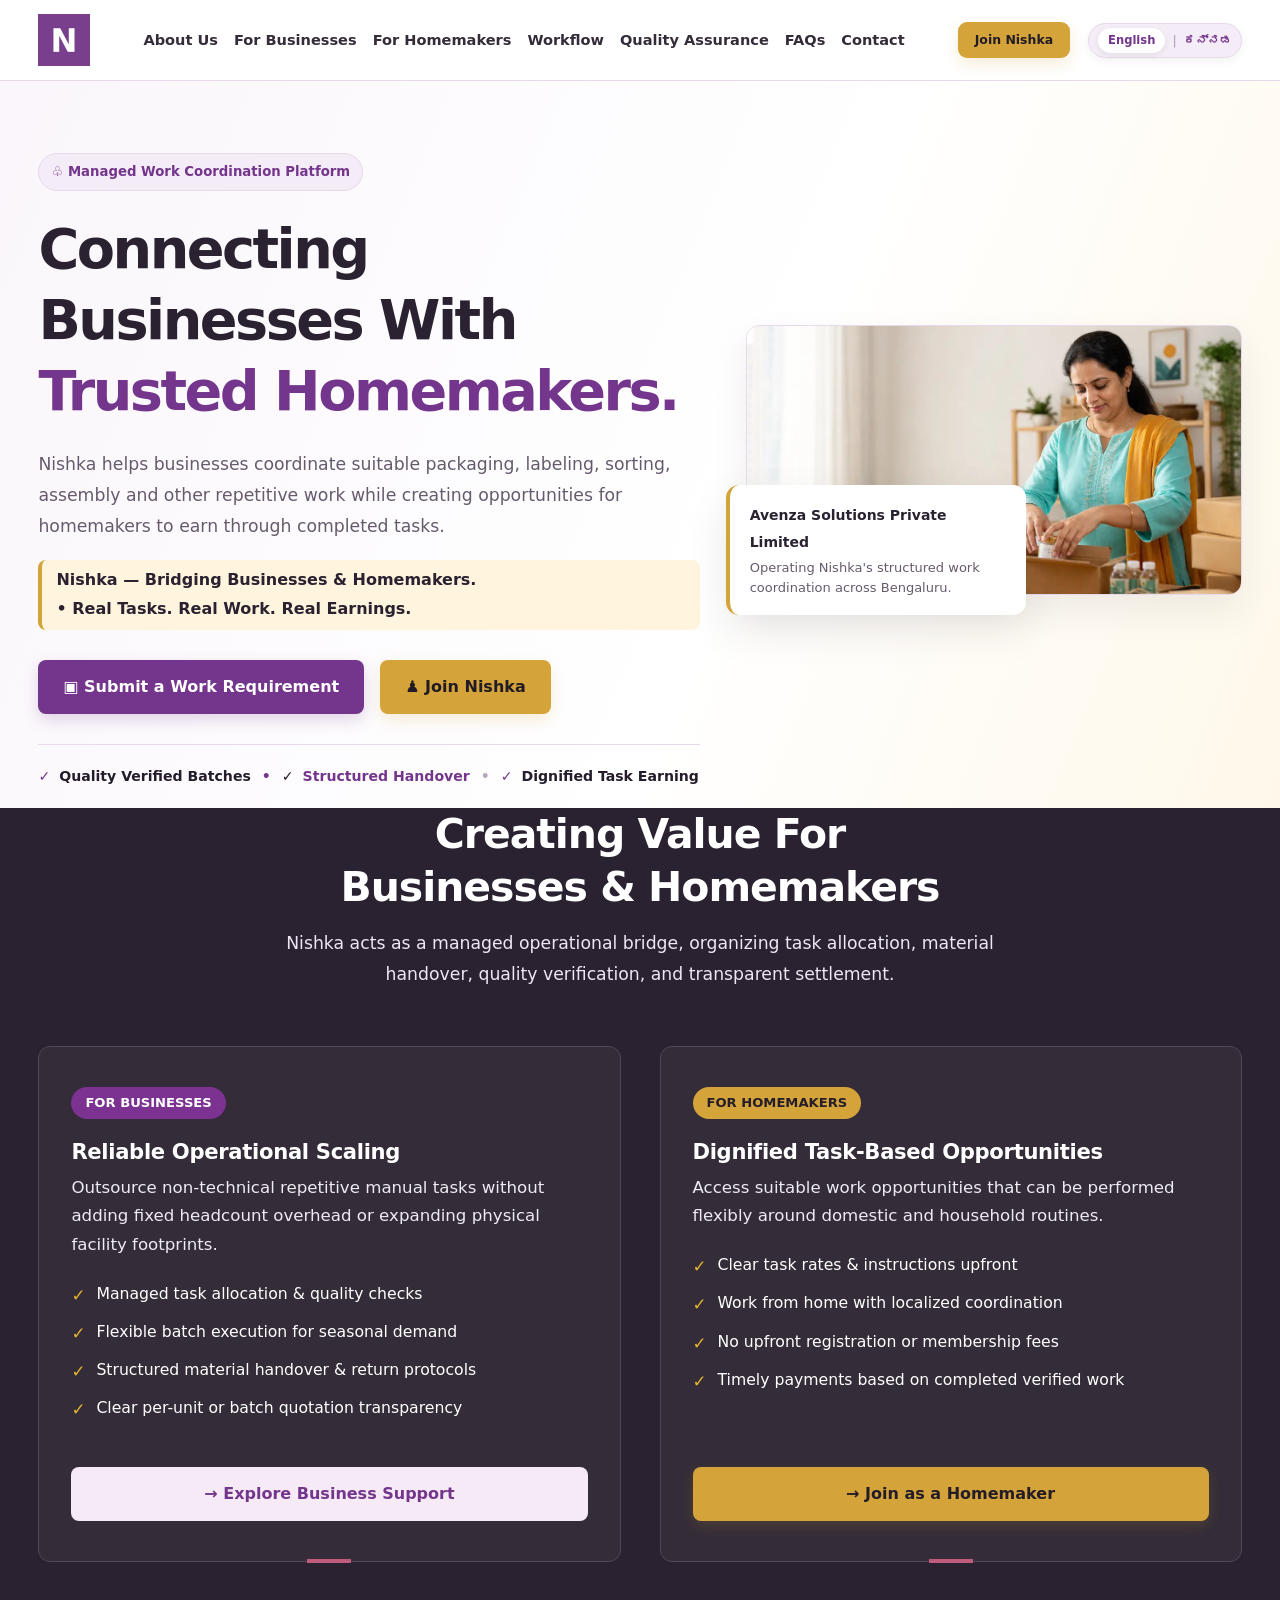
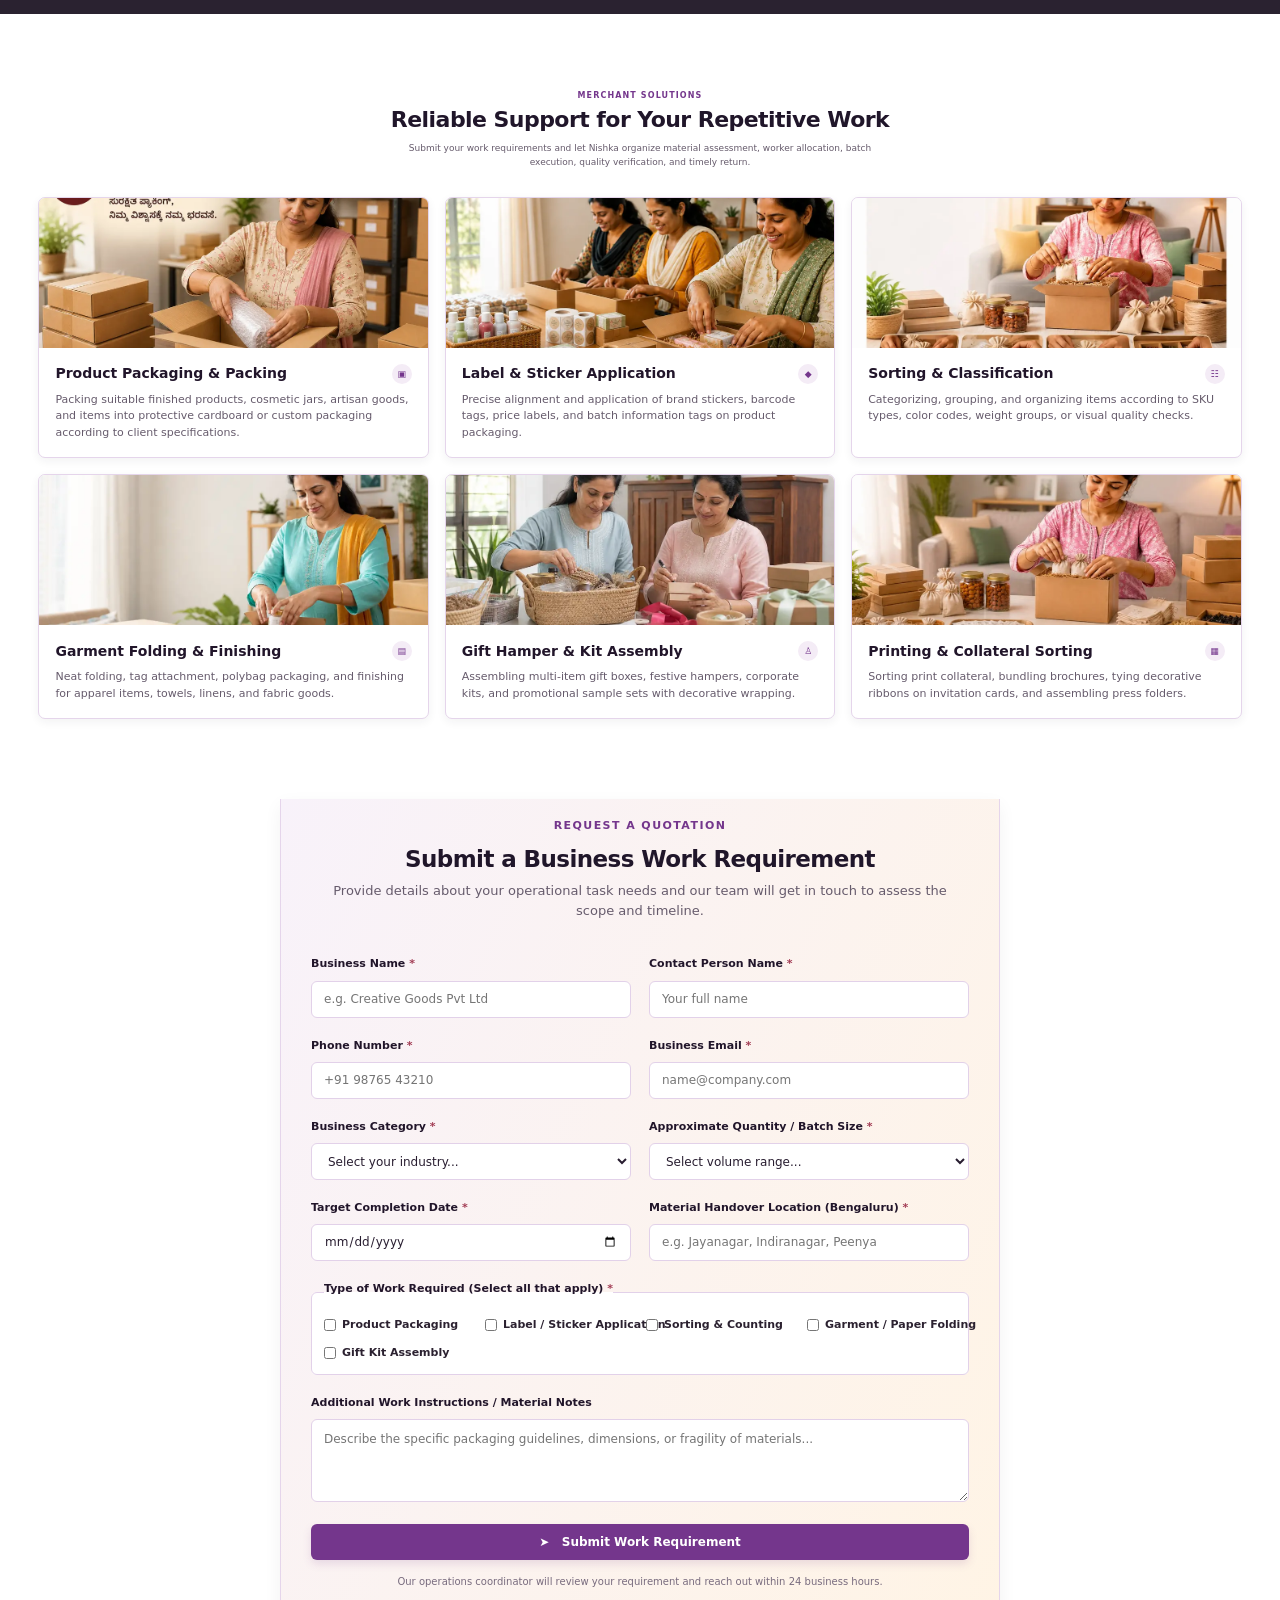
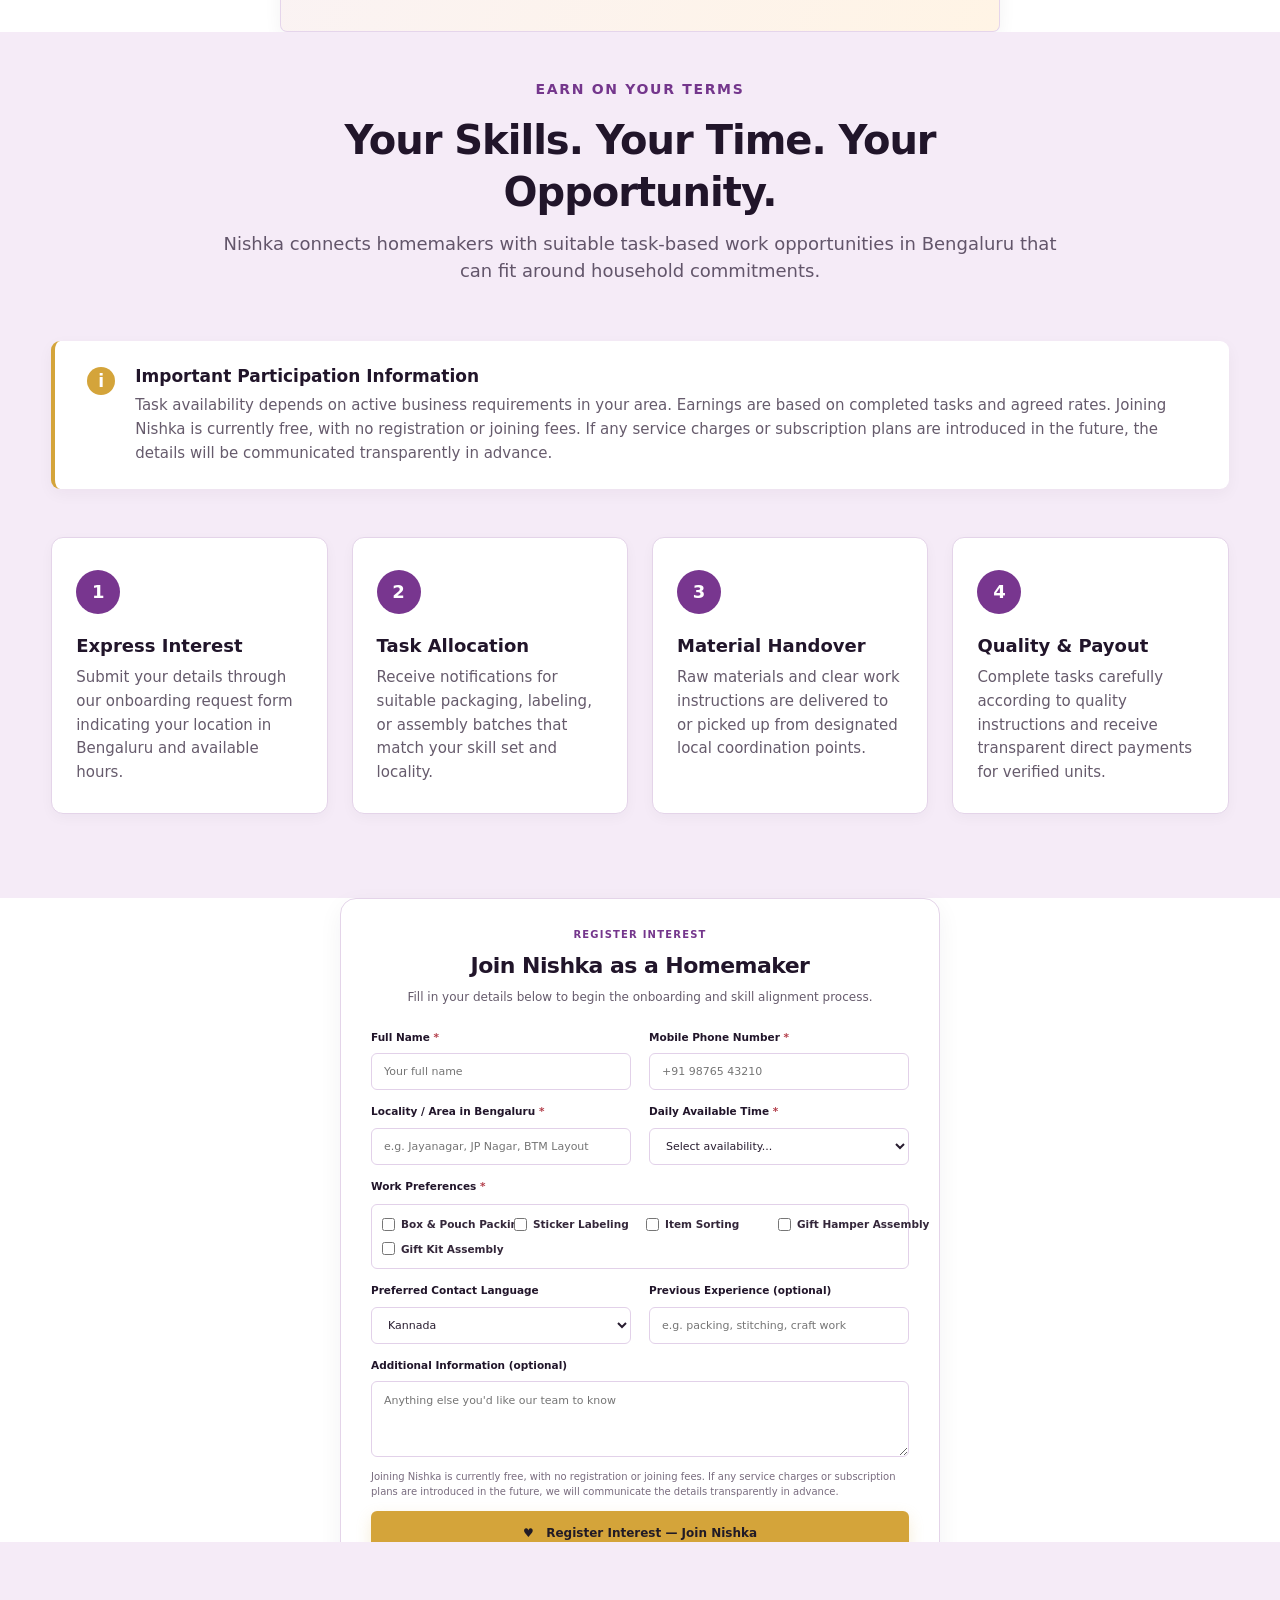
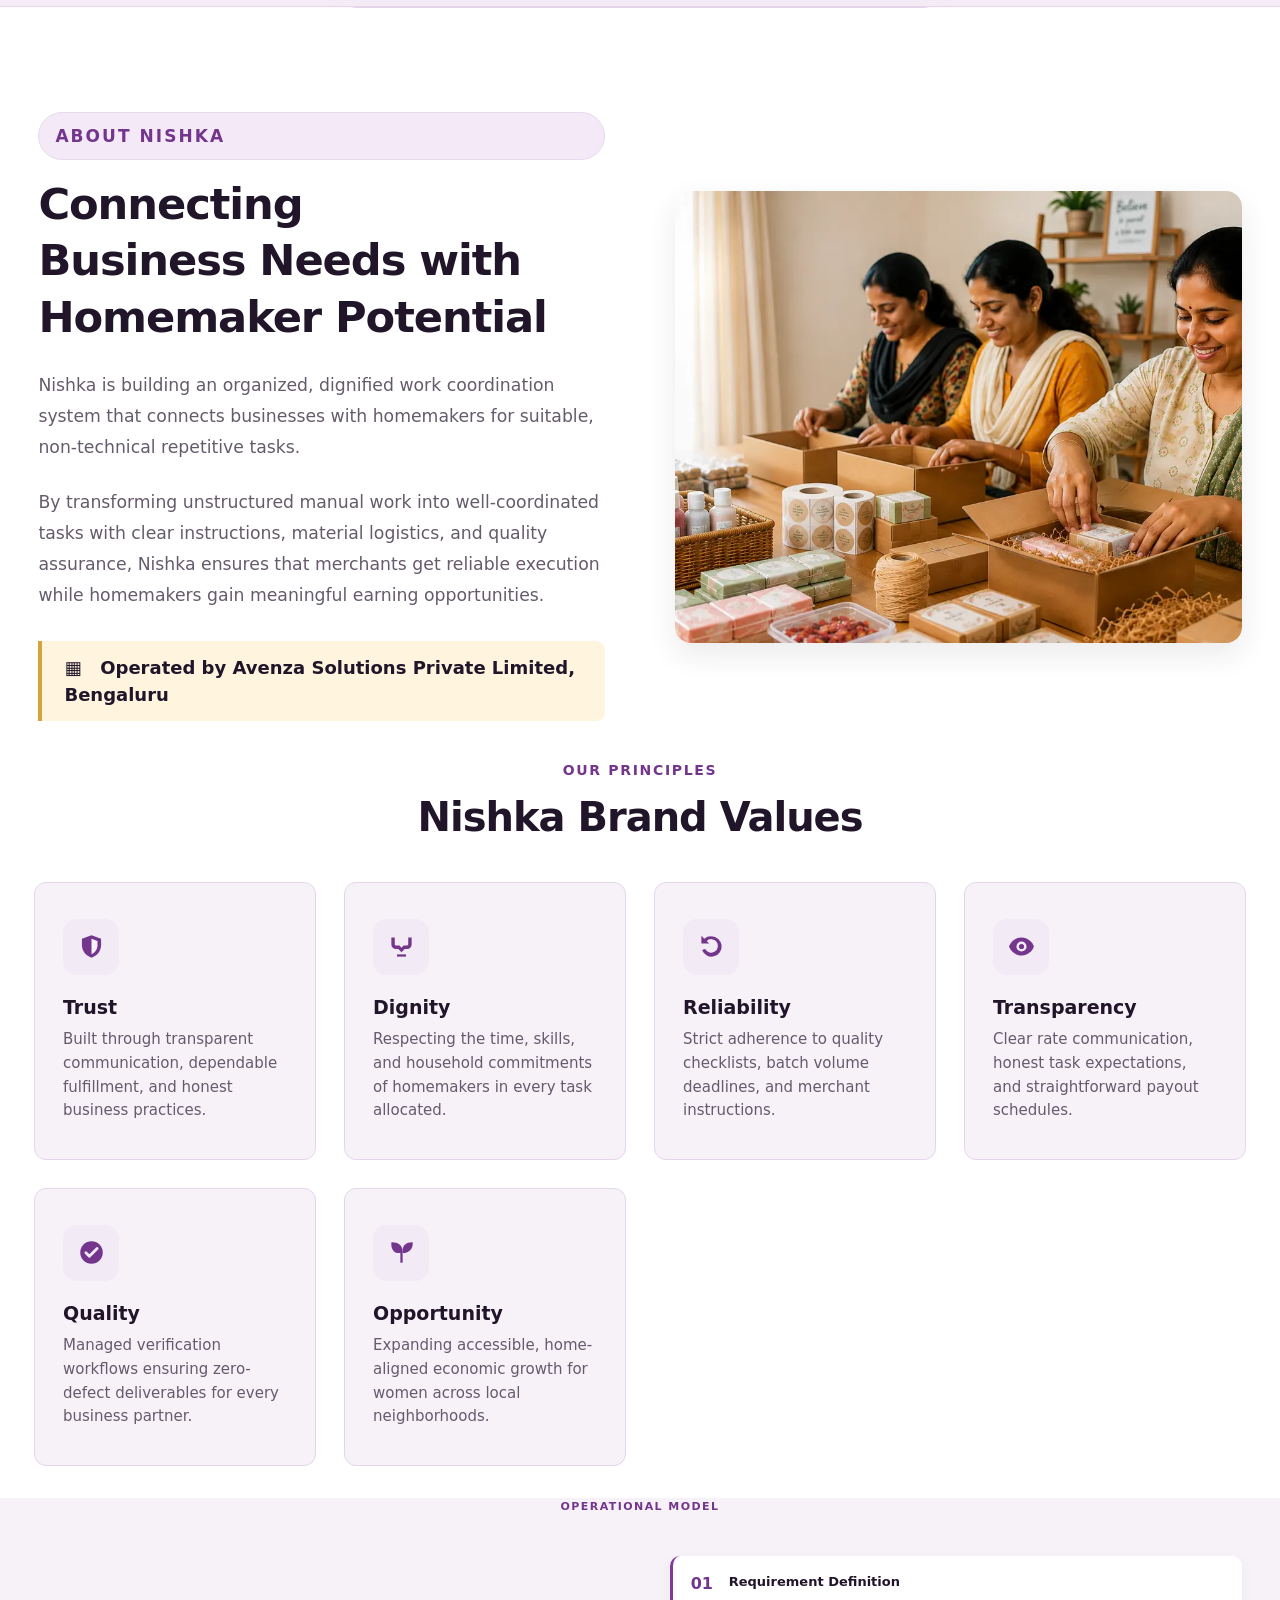
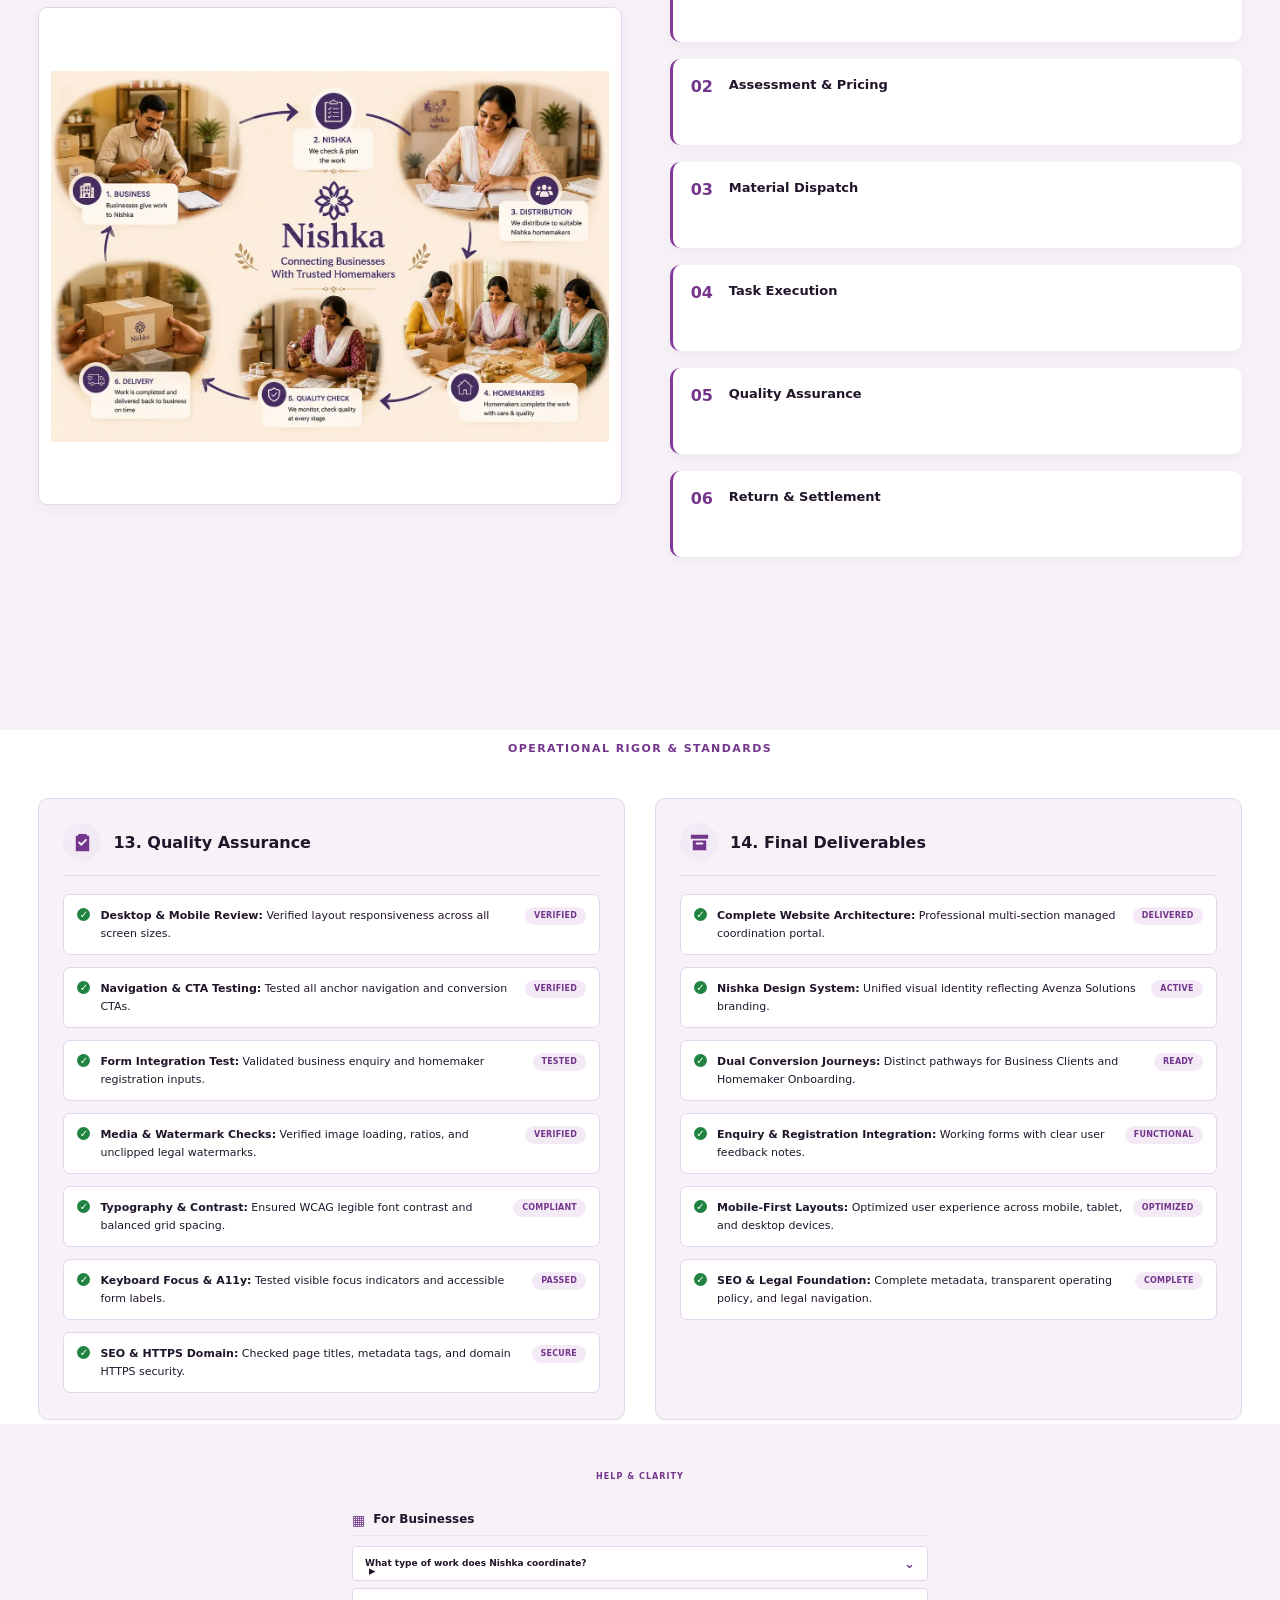
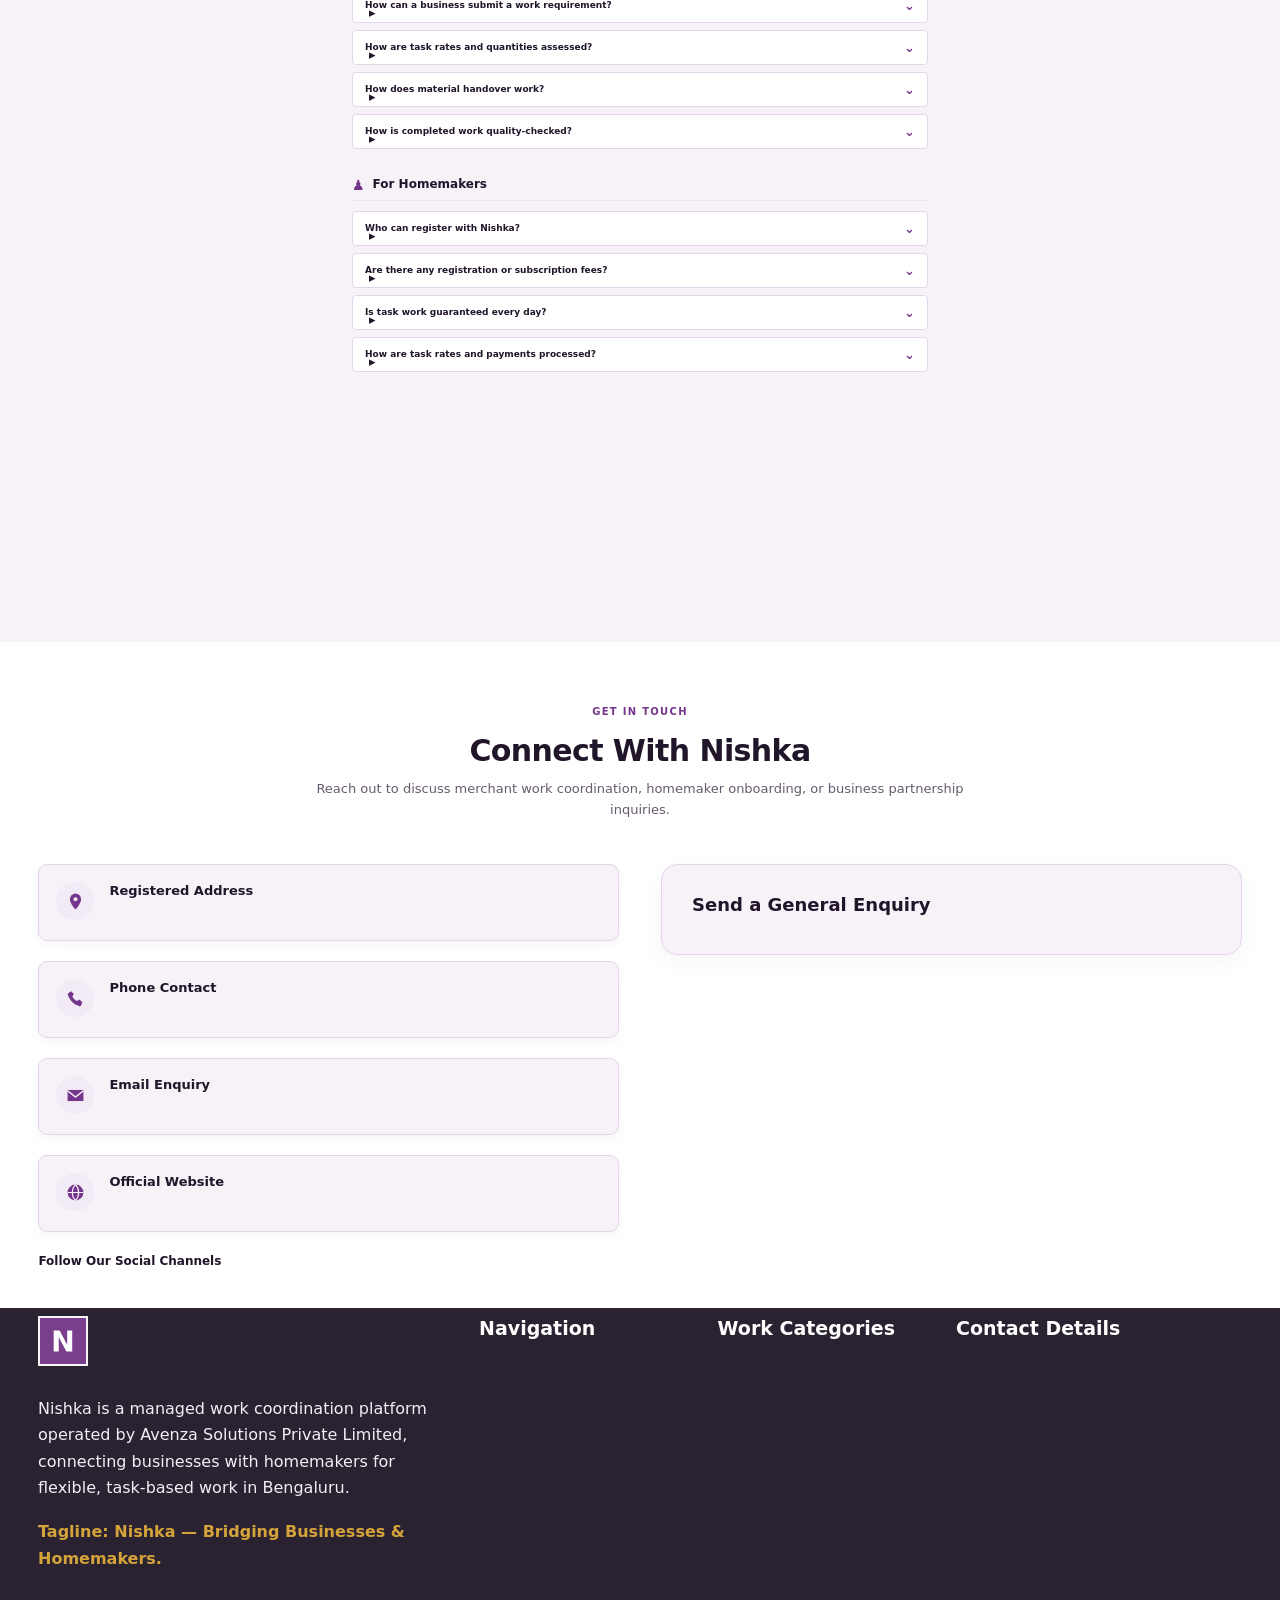
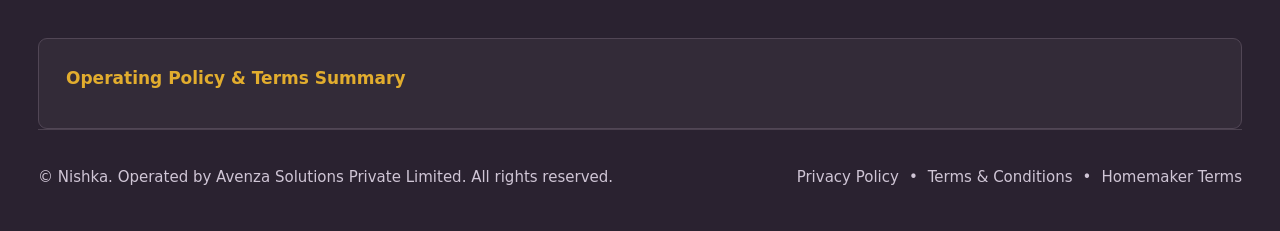
==== commit 1fcc127f: "Add explicit Kannada translations to workflow and remaining home page sections" ====
--- a/index.html
+++ b/index.html
@@ -104,22 +104,22 @@
 <article class="opportunity-card"><div class="card-icon"><svg viewBox="0 0 24 24" aria-hidden="true"><path d="M11 21v-8.5C5 13 2.5 8.6 3 3c5.7-.2 10 2.7 10 8v10h-2Z" fill="currentColor"/><path d="M13 10C13 5.5 16.6 2.7 22 3c.2 5.6-2.7 9.2-9 9.5V10Z" fill="currentColor"/></svg></div><h3>Opportunity</h3><p>Expanding accessible, home-aligned economic growth for women across local neighborhoods.</p></article>
 </div></div></section>
 <section class="section section-tint workflow-screenshot-section" id="workflow"><div class="container">
-<div class="section-head center"><span class="kicker">OPERATIONAL MODEL</span><h2>How Nishka Operates</h2><p>Our circular coordination system oversees every step from initial requirement definition to<br class="workflow-desktop-break"> final batch quality audit.</p></div>
+<div class="section-head center"><span class="kicker" data-en="OPERATIONAL MODEL" data-kn="ಕಾರ್ಯಾಚರಣೆಯ ಮಾದರಿ">/span><h2 data-en="How Nishka Operates" data-kn="ನಿಷ್ಕಾ ಹೇಗೆ ಕಾರ್ಯನಿರ್ವಹಿಸುತ್ತದೆ">/h2><p>Our circular coordination system oversees every step from initial requirement definition to<br class="workflow-desktop-break"> final batch quality audit.</p></div>
 <div class="workflow-screenshot-layout">
 <div class="workflow-screenshot-visual"><img src="assets/workflow.webp" alt="Nishka operational workflow from business requirements through coordination, distribution, homemaker task execution, quality checks and delivery" loading="lazy"></div>
 <div class="workflow-screenshot-steps">
-<article class="workflow-screenshot-step"><span>01</span><div><h3>Requirement Definition</h3><p>Businesses submit work scope, task specifications, target quantities, and quality guidelines.</p></div></article>
-<article class="workflow-screenshot-step"><span>02</span><div><h3>Assessment &amp; Pricing</h3><p>Nishka evaluates task complexity, time requirements, and provides a per-unit quotation.</p></div></article>
-<article class="workflow-screenshot-step"><span>03</span><div><h3>Material Dispatch</h3><p>Packaging materials and goods are picked up or delivered to localized coordination points.</p></div></article>
-<article class="workflow-screenshot-step"><span>04</span><div><h3>Task Execution</h3><p>Registered local homemakers perform the tasks carefully following clear instruction sheets.</p></div></article>
-<article class="workflow-screenshot-step"><span>05</span><div><h3>Quality Assurance</h3><p>Nishka field managers audit finished batches against quality checklists to ensure precision.</p></div></article>
-<article class="workflow-screenshot-step"><span>06</span><div><h3>Return &amp; Settlement</h3><p>Completed orders are delivered back to the merchant, and worker payouts are processed.</p></div></article>
+<article class="workflow-screenshot-step"><span>01</span><div><h3 data-en="Requirement Definition" data-kn="ಅವಶ್ಯಕತೆಗಳ ನಿರ್ಧಾರ">/h3><p>Businesses submit work scope, task specifications, target quantities, and quality guidelines.</p></div></article>
+<article class="workflow-screenshot-step"><span>02</span><div><h3 data-en="Assessment & Pricing" data-kn="ಮೌಲ್ಯಮಾಪನ ಮತ್ತು ದರ ನಿಗದಿ">/h3><p>Nishka evaluates task complexity, time requirements, and provides a per-unit quotation.</p></div></article>
+<article class="workflow-screenshot-step"><span>03</span><div><h3 data-en="Material Dispatch" data-kn="ಸಾಮಗ್ರಿಗಳ ರವಾನೆ">/h3><p>Packaging materials and goods are picked up or delivered to localized coordination points.</p></div></article>
+<article class="workflow-screenshot-step"><span>04</span><div><h3 data-en="Task Execution" data-kn="ಕೆಲಸದ ನಿರ್ವಹಣೆ">/h3><p>Registered local homemakers perform the tasks carefully following clear instruction sheets.</p></div></article>
+<article class="workflow-screenshot-step"><span>05</span><div><h3 data-en="Quality Assurance" data-kn="ಗುಣಮಟ್ಟದ ಭರವಸೆ">/h3><p>Nishka field managers audit finished batches against quality checklists to ensure precision.</p></div></article>
+<article class="workflow-screenshot-step"><span>06</span><div><h3 data-en="Return & Settlement" data-kn="ವಾಪಸಾತಿ ಮತ್ತು ಪಾವತಿ">/h3><p>Completed orders are delivered back to the merchant, and worker payouts are processed.</p></div></article>
 </div></div></div></section>
 <section class="section quality-deliverables-section" id="quality"><div class="container">
-<div class="section-head center"><span class="kicker">OPERATIONAL RIGOR &amp; STANDARDS</span><h2>Quality Assurance &amp; Reliable Deliverables</h2><p>Our platform standards guarantee flawless operational execution, full cross-platform<br class="quality-desktop-break"> compliance, and trustworthy merchant and homemaker integration.</p></div>
+<div class="section-head center"><span class="kicker" data-en="OPERATIONAL RIGOR & STANDARDS" data-kn="ಕಾರ್ಯಾಚರಣೆಯ ಶಿಸ್ತು ಮತ್ತು ಮಾನದಂಡಗಳು">/span><h2 data-en="Quality Assurance & Reliable Deliverables" data-kn="ಗುಣಮಟ್ಟದ ಭರವಸೆ ಮತ್ತು ವಿಶ್ವಾಸಾರ್ಹ ಫಲಿತಾಂಶಗಳು">/h2><p>Our platform standards guarantee flawless operational execution, full cross-platform<br class="quality-desktop-break"> compliance, and trustworthy merchant and homemaker integration.</p></div>
 <div class="quality-deliverables-grid">
 <article class="quality-deliverables-panel">
-<header class="quality-panel-heading"><span class="quality-panel-icon"><svg viewBox="0 0 24 24" aria-hidden="true"><path d="M9 3h6a2 2 0 0 1 2 2h2v16H5V5h2a2 2 0 0 1 2-2Z" fill="currentColor"/><path d="m8.5 12 2.3 2.3 4.8-5" fill="none" stroke="#f7f1f8" stroke-width="2" stroke-linecap="round" stroke-linejoin="round"/></svg></span><div><h3>13. Quality Assurance</h3><p>Pre-launch verification &amp; operational compliance audit</p></div></header>
+<header class="quality-panel-heading"><span class="quality-panel-icon"><svg viewBox="0 0 24 24" aria-hidden="true"><path d="M9 3h6a2 2 0 0 1 2 2h2v16H5V5h2a2 2 0 0 1 2-2Z" fill="currentColor"/><path d="m8.5 12 2.3 2.3 4.8-5" fill="none" stroke="#f7f1f8" stroke-width="2" stroke-linecap="round" stroke-linejoin="round"/></svg></span><div><h3 data-en="13. Quality Assurance" data-kn="13. ಗುಣಮಟ್ಟದ ಭರವಸೆ">/h3><p>Pre-launch verification &amp; operational compliance audit</p></div></header>
 <div class="quality-deliverable-list">
 <div class="quality-deliverable"><span class="quality-ok">✓</span><p><strong>Desktop &amp; Mobile Review:</strong> Verified layout responsiveness across all screen sizes.</p><span class="quality-status">VERIFIED</span></div>
 <div class="quality-deliverable"><span class="quality-ok">✓</span><p><strong>Navigation &amp; CTA Testing:</strong> Tested all anchor navigation and conversion CTAs.</p><span class="quality-status">VERIFIED</span></div>
@@ -130,7 +130,7 @@
 <div class="quality-deliverable"><span class="quality-ok">✓</span><p><strong>SEO &amp; HTTPS Domain:</strong> Checked page titles, metadata tags, and domain HTTPS security.</p><span class="quality-status">SECURE</span></div>
 </div></article>
 <article class="quality-deliverables-panel">
-<header class="quality-panel-heading"><span class="quality-panel-icon"><svg viewBox="0 0 24 24" aria-hidden="true"><path d="M3 4h18v4H3zM5 10h14v10H5z" fill="currentColor"/><path d="M9 13h6" stroke="#f7f1f8" stroke-width="2" stroke-linecap="round"/></svg></span><div><h3>14. Final Deliverables</h3><p>Complete platform package &amp; strategic architecture</p></div></header>
+<header class="quality-panel-heading"><span class="quality-panel-icon"><svg viewBox="0 0 24 24" aria-hidden="true"><path d="M3 4h18v4H3zM5 10h14v10H5z" fill="currentColor"/><path d="M9 13h6" stroke="#f7f1f8" stroke-width="2" stroke-linecap="round"/></svg></span><div><h3 data-en="14. Final Deliverables" data-kn="14. ಅಂತಿಮವಾಗಿ ಒದಗಿಸಿದವು">/h3><p>Complete platform package &amp; strategic architecture</p></div></header>
 <div class="quality-deliverable-list">
 <div class="quality-deliverable"><span class="quality-ok">✓</span><p><strong>Complete Website Architecture:</strong> Professional multi-section managed coordination portal.</p><span class="quality-status">DELIVERED</span></div>
 <div class="quality-deliverable"><span class="quality-ok">✓</span><p><strong>Nishka Design System:</strong> Unified visual identity reflecting Avenza Solutions branding.</p><span class="quality-status">ACTIVE</span></div>
@@ -140,7 +140,7 @@
 <div class="quality-deliverable"><span class="quality-ok">✓</span><p><strong>SEO &amp; Legal Foundation:</strong> Complete metadata, transparent operating policy, and legal navigation.</p><span class="quality-status">COMPLETE</span></div>
 </div></article></div></div></section>
 <section class="faq-reference-section" id="faq"><div class="faq-reference-inner">
-<div class="faq-reference-heading"><span class="kicker">HELP &amp; CLARITY</span><h2>Frequently Asked Questions</h2><p>Find accurate answers about our work coordination services for both businesses and<br class="faq-desktop-break"> homemakers.</p></div>
+<div class="faq-reference-heading"><span class="kicker" data-en="HELP & CLARITY" data-kn="ಸಹಾಯ ಮತ್ತು ಸ್ಪಷ್ಟತೆ">/span><h2 data-en="Frequently Asked Questions" data-kn="ಪದೇ ಪದೇ ಕೇಳಲಾಗುವ ಪ್ರಶ್ನೆಗಳು">/h2><p>Find accurate answers about our work coordination services for both businesses and<br class="faq-desktop-break"> homemakers.</p></div>
 <div class="faq-reference-group"><h3><span aria-hidden="true">▦</span> For Businesses</h3><div class="faq-reference-list">
 <details><summary>What type of work does Nishka coordinate?</summary><p>Nishka coordinates suitable repetitive, non-technical tasks such as product packaging, label and sticker application, sorting and counting, garment or paper folding, gift kit assembly, and printed-material sorting, subject to business requirements.</p></details>
 <details><summary>How can a business submit a work requirement?</summary><p>Use the “Submit a Work Requirement” form on the For Businesses page. Share your company and contact details, work category, approximate batch quantity, target completion date, handover location, and any special instructions. The Nishka team can then review the scope and contact you.</p></details>
@@ -159,14 +159,14 @@
 <div class="section-head center"><span class="kicker" data-en="GET IN TOUCH" data-kn="ಸಂಪರ್ಕಿಸಿ">GET IN TOUCH</span><h2 data-en="Connect With Nishka" data-kn="ನಿಷ್ಕಾದೊಂದಿಗೆ ಸಂಪರ್ಕಿಸಿ">Connect With Nishka</h2><p data-en="Reach out to discuss merchant work coordination, homemaker onboarding, or business partnership inquiries." data-kn="ವ್ಯಾಪಾರ ಕೆಲಸದ ಸಮನ್ವಯ, ಗೃಹಿಣಿ ನೋಂದಣಿ ಅಥವಾ ವ್ಯವಹಾರ ಪಾಲುದಾರಿಕೆ ವಿಚಾರಣೆಗಳಿಗಾಗಿ ನಮ್ಮನ್ನು ಸಂಪರ್ಕಿಸಿ.">Reach out to discuss merchant work coordination, homemaker onboarding, or business partnership inquiries.</p></div>
 <div class="contact-reference-grid">
 <div class="contact-reference-details">
-<article class="contact-reference-tile"><span class="contact-reference-icon" aria-hidden="true"><svg viewBox="0 0 24 24"><path d="M12 22s7-7.1 7-13A7 7 0 0 0 5 9c0 5.9 7 13 7 13Z" fill="currentColor"/><circle cx="12" cy="9" r="2.5" fill="#f7f1f8"/></svg></span><div><h3>Registered Address</h3><p>Jayanagar 4th block, Bangalore, Bangalore, Karnataka, 560041, IN</p></div></article>
-<article class="contact-reference-tile"><span class="contact-reference-icon" aria-hidden="true"><svg viewBox="0 0 24 24"><path d="M6.6 2.8 10 6.2 8 9.4c1.4 2.5 3.4 4.5 5.9 5.9l3.2-2 3.4 3.4-1.5 4c-.3.8-1.2 1.2-2 1C9.5 19.4 4.6 14.5 2.3 7c-.2-.8.2-1.7 1-2Z" fill="currentColor"/></svg></span><div><h3>Phone Contact</h3><p><a href="tel:+919620001407">+91 9620001407</a></p></div></article>
-<article class="contact-reference-tile"><span class="contact-reference-icon" aria-hidden="true"><svg viewBox="0 0 24 24"><path d="M2 5h20v14H2z" fill="currentColor"/><path d="m2 6 10 8 10-8" fill="none" stroke="#f7f1f8" stroke-width="1.8"/></svg></span><div><h3>Email Enquiry</h3><p><a href="mailto:info@nishkaapp.com">info@nishkaapp.com</a></p></div></article>
-<article class="contact-reference-tile"><span class="contact-reference-icon" aria-hidden="true"><svg viewBox="0 0 24 24"><circle cx="12" cy="12" r="10" fill="currentColor"/><path d="M2 12h20M12 2c3 3 4 6.3 4 10s-1 7-4 10c-3-3-4-6.3-4-10s1-7 4-10Z" fill="none" stroke="#f7f1f8" stroke-width="1.5"/></svg></span><div><h3>Official Website</h3><p><a href="https://www.nishkaapp.com" target="_blank" rel="noopener">www.nishkaapp.com ↗</a></p></div></article>
-<div class="contact-reference-social"><h3>Follow Our Social Channels</h3><div class="contact-reference-social-links"><a href="https://www.facebook.com/joinnishka" target="_blank" rel="noopener noreferrer" aria-label="Nishka on Facebook" title="Facebook"><svg viewBox="0 0 24 24" aria-hidden="true"><path d="M14 21v-8h3l.5-3H14V8c0-.9.4-1.5 1.7-1.5H18V3.8c-.8-.1-1.8-.3-2.9-.3-3 0-5.1 1.8-5.1 5.1V10H7v3h3v8Z" fill="currentColor"/></svg></a><a href="https://www.instagram.com/joinnishka/" target="_blank" rel="noopener noreferrer" aria-label="Nishka on Instagram" title="Instagram"><svg viewBox="0 0 24 24" aria-hidden="true"><rect x="3" y="3" width="18" height="18" rx="5" fill="none" stroke="currentColor" stroke-width="2"/><circle cx="12" cy="12" r="4" fill="none" stroke="currentColor" stroke-width="2"/><circle cx="17.7" cy="6.5" r="1.2" fill="currentColor"/></svg></a></div></div>
+<article class="contact-reference-tile"><span class="contact-reference-icon" aria-hidden="true"><svg viewBox="0 0 24 24"><path d="M12 22s7-7.1 7-13A7 7 0 0 0 5 9c0 5.9 7 13 7 13Z" fill="currentColor"/><circle cx="12" cy="9" r="2.5" fill="#f7f1f8"/></svg></span><div><h3 data-en="Registered Address" data-kn="ನೋಂದಾಯಿತ ವಿಳಾಸ">/h3><p>Jayanagar 4th block, Bangalore, Bangalore, Karnataka, 560041, IN</p></div></article>
+<article class="contact-reference-tile"><span class="contact-reference-icon" aria-hidden="true"><svg viewBox="0 0 24 24"><path d="M6.6 2.8 10 6.2 8 9.4c1.4 2.5 3.4 4.5 5.9 5.9l3.2-2 3.4 3.4-1.5 4c-.3.8-1.2 1.2-2 1C9.5 19.4 4.6 14.5 2.3 7c-.2-.8.2-1.7 1-2Z" fill="currentColor"/></svg></span><div><h3 data-en="Phone Contact" data-kn="ದೂರವಾಣಿ ಸಂಪರ್ಕ">/h3><p><a href="tel:+919620001407">+91 9620001407</a></p></div></article>
+<article class="contact-reference-tile"><span class="contact-reference-icon" aria-hidden="true"><svg viewBox="0 0 24 24"><path d="M2 5h20v14H2z" fill="currentColor"/><path d="m2 6 10 8 10-8" fill="none" stroke="#f7f1f8" stroke-width="1.8"/></svg></span><div><h3 data-en="Email Enquiry" data-kn="ಇಮೇಲ್ ವಿಚಾರಣೆ">/h3><p><a href="mailto:info@nishkaapp.com">info@nishkaapp.com</a></p></div></article>
+<article class="contact-reference-tile"><span class="contact-reference-icon" aria-hidden="true"><svg viewBox="0 0 24 24"><circle cx="12" cy="12" r="10" fill="currentColor"/><path d="M2 12h20M12 2c3 3 4 6.3 4 10s-1 7-4 10c-3-3-4-6.3-4-10s1-7 4-10Z" fill="none" stroke="#f7f1f8" stroke-width="1.5"/></svg></span><div><h3 data-en="Official Website" data-kn="ಅಧಿಕೃತ ವೆಬ್‌ಸೈಟ್">/h3><p><a href="https://www.nishkaapp.com" target="_blank" rel="noopener">www.nishkaapp.com ↗</a></p></div></article>
+<div class="contact-reference-social"><h3 data-en="Follow Our Social Channels" data-kn="ನಮ್ಮ ಸಾಮಾಜಿಕ ಜಾಲತಾಣಗಳನ್ನು ಅನುಸರಿಸಿ">/h3><div class="contact-reference-social-links"><a href="https://www.facebook.com/joinnishka" target="_blank" rel="noopener noreferrer" aria-label="Nishka on Facebook" title="Facebook"><svg viewBox="0 0 24 24" aria-hidden="true"><path d="M14 21v-8h3l.5-3H14V8c0-.9.4-1.5 1.7-1.5H18V3.8c-.8-.1-1.8-.3-2.9-.3-3 0-5.1 1.8-5.1 5.1V10H7v3h3v8Z" fill="currentColor"/></svg></a><a href="https://www.instagram.com/joinnishka/" target="_blank" rel="noopener noreferrer" aria-label="Nishka on Instagram" title="Instagram"><svg viewBox="0 0 24 24" aria-hidden="true"><rect x="3" y="3" width="18" height="18" rx="5" fill="none" stroke="currentColor" stroke-width="2"/><circle cx="12" cy="12" r="4" fill="none" stroke="currentColor" stroke-width="2"/><circle cx="17.7" cy="6.5" r="1.2" fill="currentColor"/></svg></a></div></div>
 </div>
 <form class="contact-reference-form" id="general-enquiry-form" data-form="general">
-<h3>Send a General Enquiry</h3>
+<h3 data-en="Send a General Enquiry" data-kn="ಸಾಮಾನ್ಯ ವಿಚಾರಣೆಯನ್ನು ಕಳುಹಿಸಿ">/h3>
 <label for="general-name">Your Name <span>*</span></label><input id="general-name" name="name" type="text" placeholder="Full name" required>
 <label for="general-email">Email Address <span>*</span></label><input id="general-email" name="email" type="email" placeholder="email@domain.com" required>
 <label for="general-phone">Phone Number <span>*</span></label><input id="general-phone" name="phone" type="tel" placeholder="+91 98765 43210" required>
@@ -177,5 +177,5 @@
 </form>
 </div></div></section>
 </main>
-<footer class="site-footer footer-reference"><div class="container footer-grid"><div class="footer-brand-column"><a class="footer-logo-link" href="index.html" aria-label="Nishka home"><img src="assets/apple-touch-icon.png" alt="Nishka logo" onerror="this.style.display='none'"></a><p>Nishka is a managed work coordination platform operated by Avenza Solutions Private Limited, connecting businesses with homemakers for flexible, task-based work in Bengaluru.</p><p class="footer-tagline">Tagline: Nishka — Bridging Businesses &amp; Homemakers.</p></div><div class="footer-navigation-column"><h3>Navigation</h3><a href="#home">Home</a><a href="#about">About Us</a><a href="#merchant-solutions">For Businesses</a><a href="#homemakers">For Homemakers</a><a href="#workflow">Workflow</a><a href="#quality">Quality Assurance</a><a href="#faq">FAQs</a><a href="#contact">Contact Us</a></div><div class="footer-categories-column"><h3>Work Categories</h3><span>Product Packaging</span><span>Sticker &amp; Labeling</span><span>Item Sorting</span><span>Garment Folding</span><span>Gift Kit Assembly</span></div><div class="footer-contact-column"><h3>Contact Details</h3><span class="footer-contact-line"><b>📍</b> Jayanagar 4th block, Bangalore, Karnataka, 560041, IN</span><a class="footer-contact-line" href="tel:+919620001407"><b>☎</b> +91 9620001407</a><a class="footer-contact-line" href="mailto:info@nishkaapp.com"><b>✉</b> info@nishkaapp.com</a><a class="footer-contact-line" href="https://www.nishkaapp.com" target="_blank" rel="noopener"><b>◎</b> www.nishkaapp.com</a></div></div><div class="container footer-policy"><h3>Operating Policy &amp; Terms Summary</h3><p>Nishka operates strictly as a managed work coordination platform and does not position itself as a job agency or direct employer. Task allocations are contingent upon active merchant requirements. Homemaker participation is voluntary and task-based without mandatory registration charges.</p></div><div class="container footer-bottom"><span>© Nishka. Operated by Avenza Solutions Private Limited. All rights reserved.</span><div><a href="about.html#privacy">Privacy Policy</a><span>•</span><a href="about.html#terms">Terms &amp; Conditions</a><span>•</span><a href="about.html#homemaker-terms">Homemaker Terms</a></div></div></footer>
+<footer class="site-footer footer-reference"><div class="container footer-grid"><div class="footer-brand-column"><a class="footer-logo-link" href="index.html" aria-label="Nishka home"><img src="assets/apple-touch-icon.png" alt="Nishka logo" onerror="this.style.display='none'"></a><p>Nishka is a managed work coordination platform operated by Avenza Solutions Private Limited, connecting businesses with homemakers for flexible, task-based work in Bengaluru.</p><p class="footer-tagline">Tagline: Nishka — Bridging Businesses &amp; Homemakers.</p></div><div class="footer-navigation-column"><h3 data-en="Navigation" data-kn="ನ್ಯಾವಿಗೇಶನ್">/h3><a href="#home">Home</a><a href="#about">About Us</a><a href="#merchant-solutions">For Businesses</a><a href="#homemakers">For Homemakers</a><a href="#workflow">Workflow</a><a href="#quality">Quality Assurance</a><a href="#faq">FAQs</a><a href="#contact">Contact Us</a></div><div class="footer-categories-column"><h3 data-en="Work Categories" data-kn="ಕೆಲಸದ ವಿಭಾಗಗಳು">/h3><span>Product Packaging</span><span>Sticker &amp; Labeling</span><span>Item Sorting</span><span>Garment Folding</span><span>Gift Kit Assembly</span></div><div class="footer-contact-column"><h3 data-en="Contact Details" data-kn="ಸಂಪರ್ಕ ವಿವರಗಳು">/h3><span class="footer-contact-line"><b>📍</b> Jayanagar 4th block, Bangalore, Karnataka, 560041, IN</span><a class="footer-contact-line" href="tel:+919620001407"><b>☎</b> +91 9620001407</a><a class="footer-contact-line" href="mailto:info@nishkaapp.com"><b>✉</b> info@nishkaapp.com</a><a class="footer-contact-line" href="https://www.nishkaapp.com" target="_blank" rel="noopener"><b>◎</b> www.nishkaapp.com</a></div></div><div class="container footer-policy"><h3 data-en="Operating Policy & Terms Summary" data-kn="ಕಾರ್ಯಾಚರಣಾ ನೀತಿ ಮತ್ತು ನಿಯಮಗಳ ಸಾರಾಂಶ">/h3><p>Nishka operates strictly as a managed work coordination platform and does not position itself as a job agency or direct employer. Task allocations are contingent upon active merchant requirements. Homemaker participation is voluntary and task-based without mandatory registration charges.</p></div><div class="container footer-bottom"><span>© Nishka. Operated by Avenza Solutions Private Limited. All rights reserved.</span><div><a href="about.html#privacy">Privacy Policy</a><span>•</span><a href="about.html#terms">Terms &amp; Conditions</a><span>•</span><a href="about.html#homemaker-terms">Homemaker Terms</a></div></div></footer>
 <script src="script.js"></script></body></html>
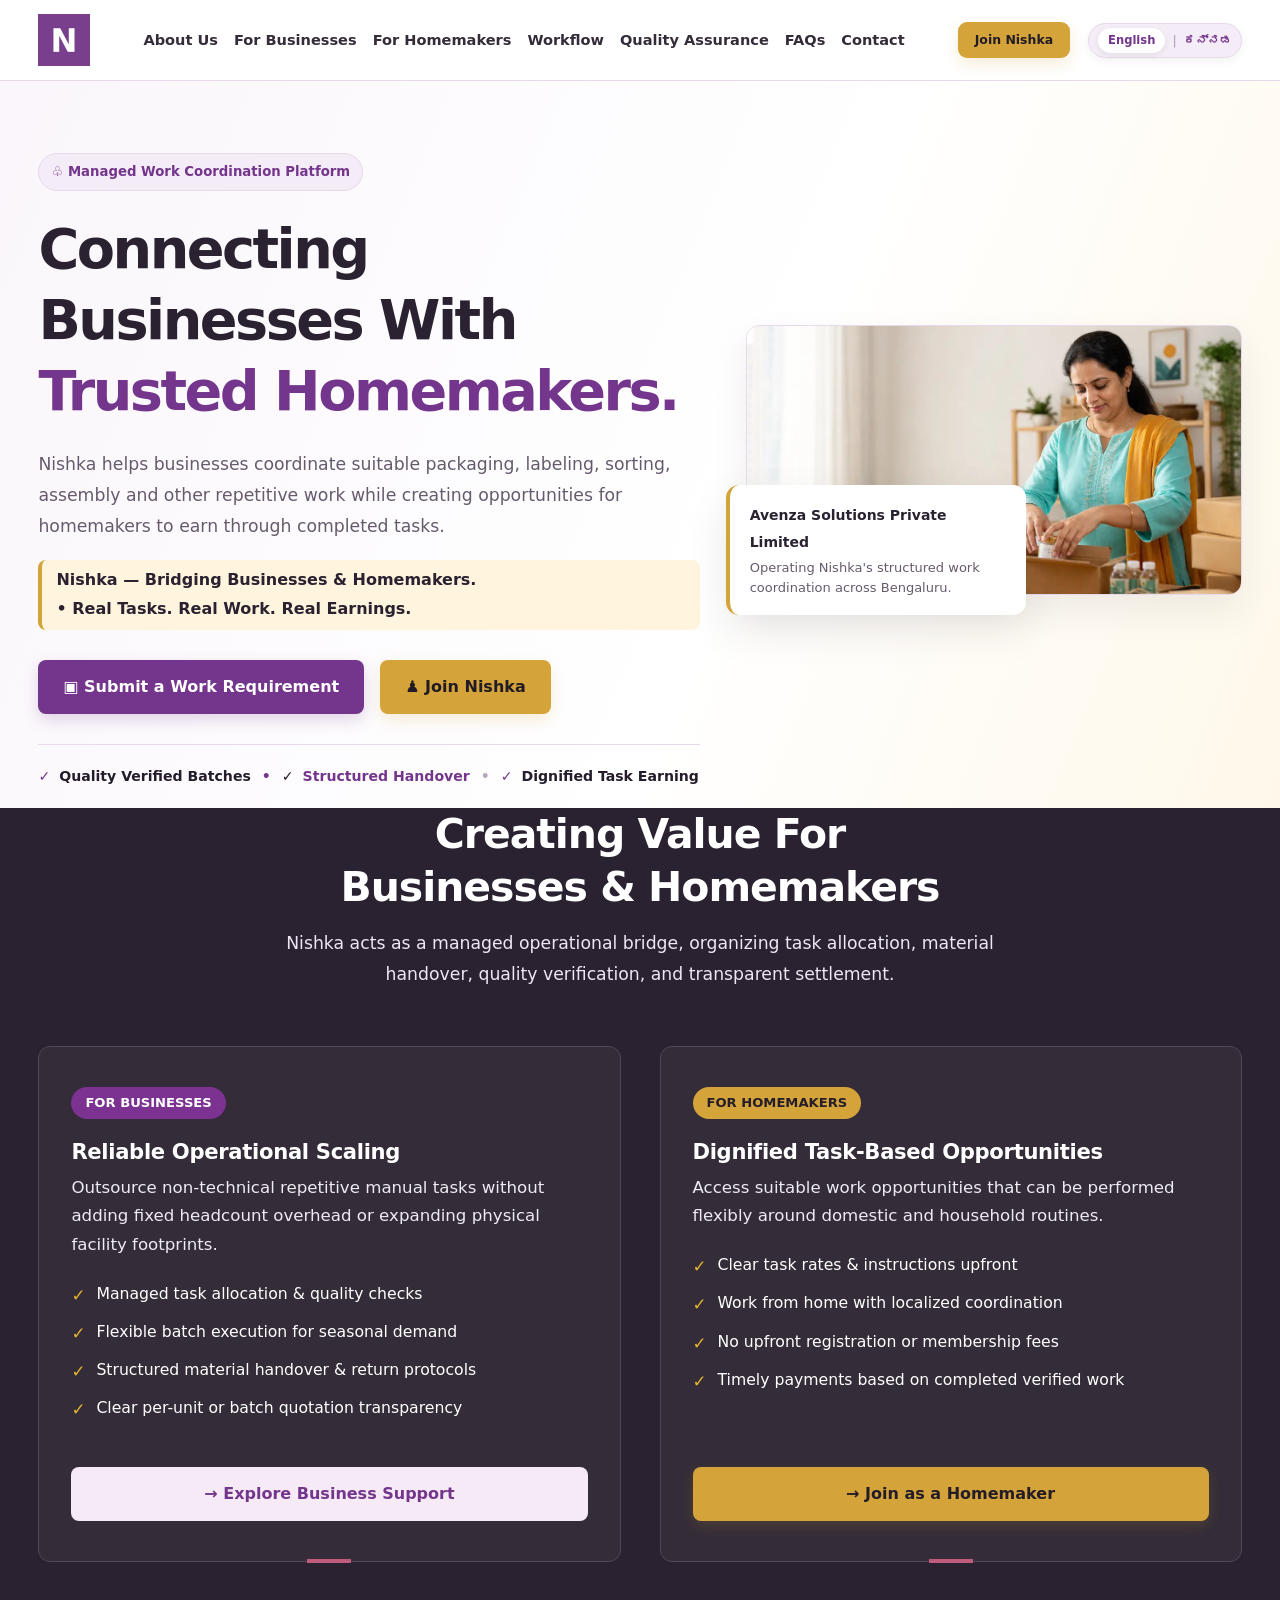
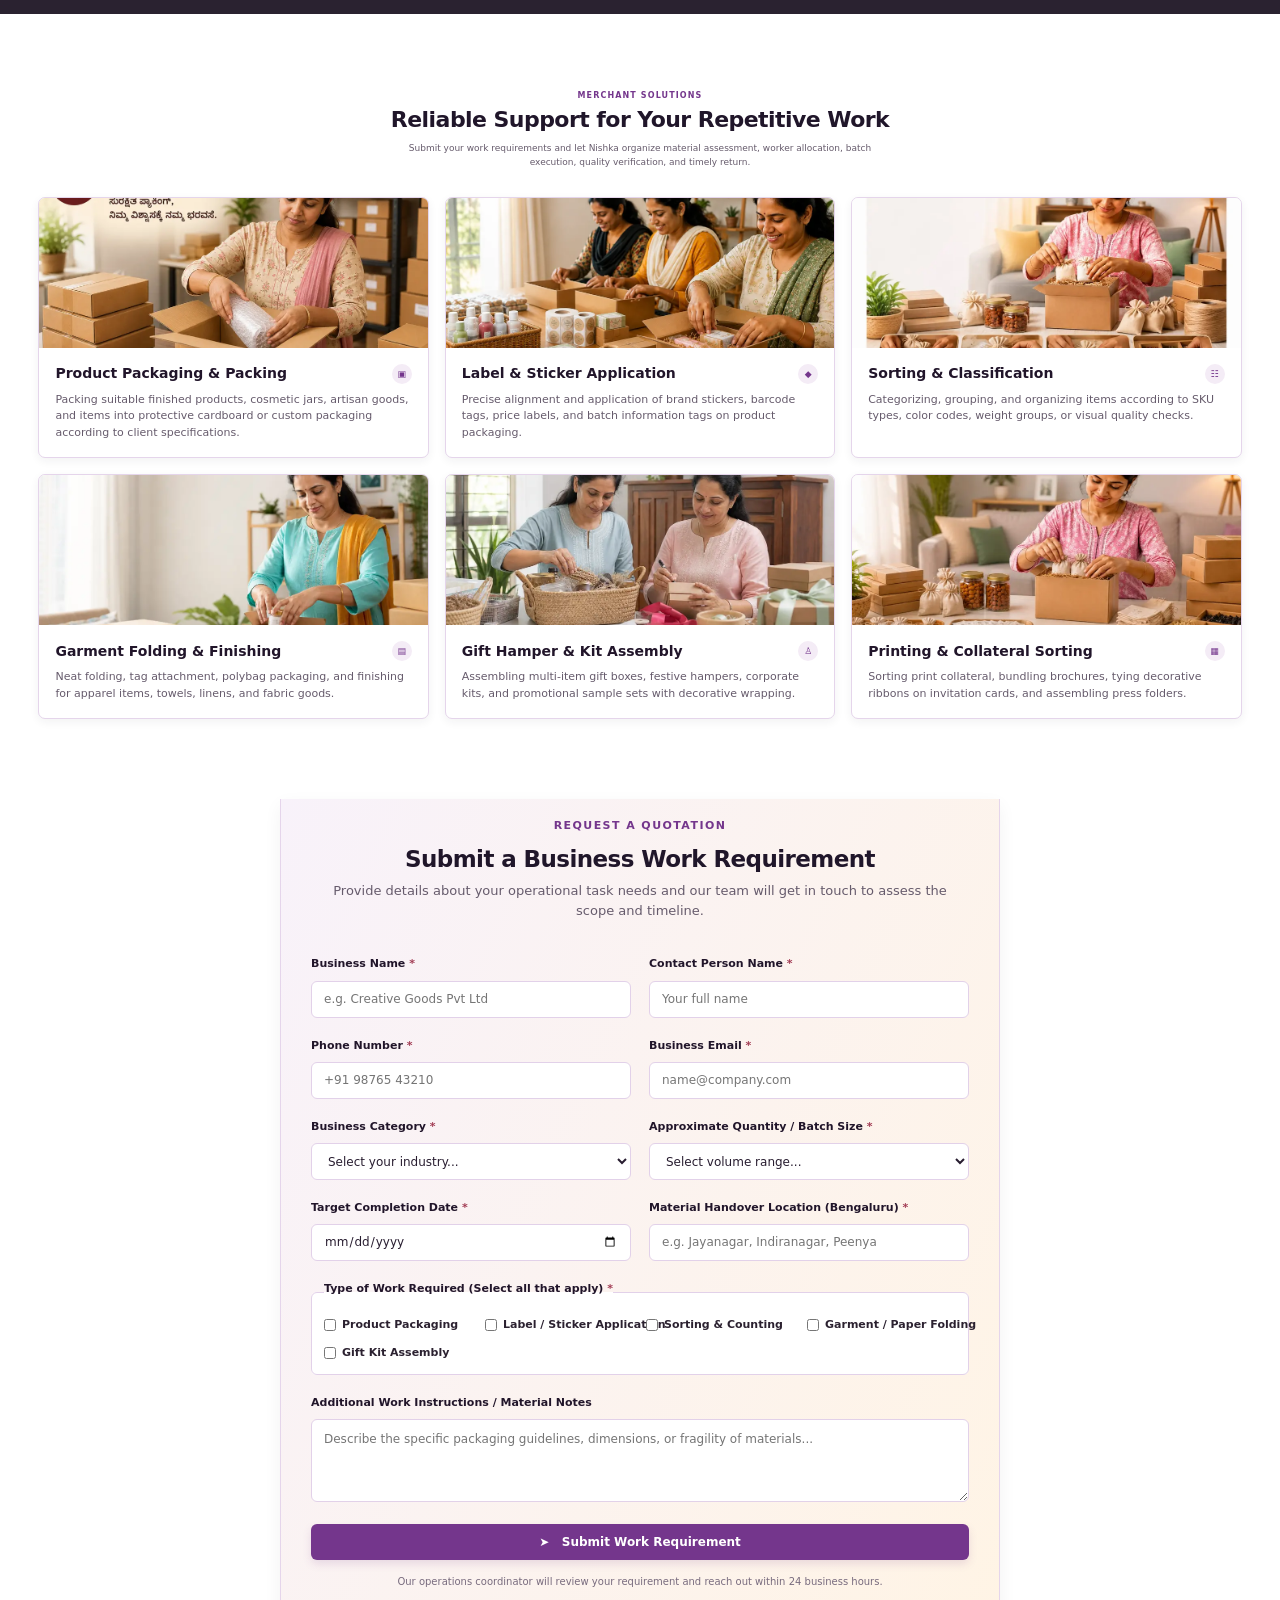
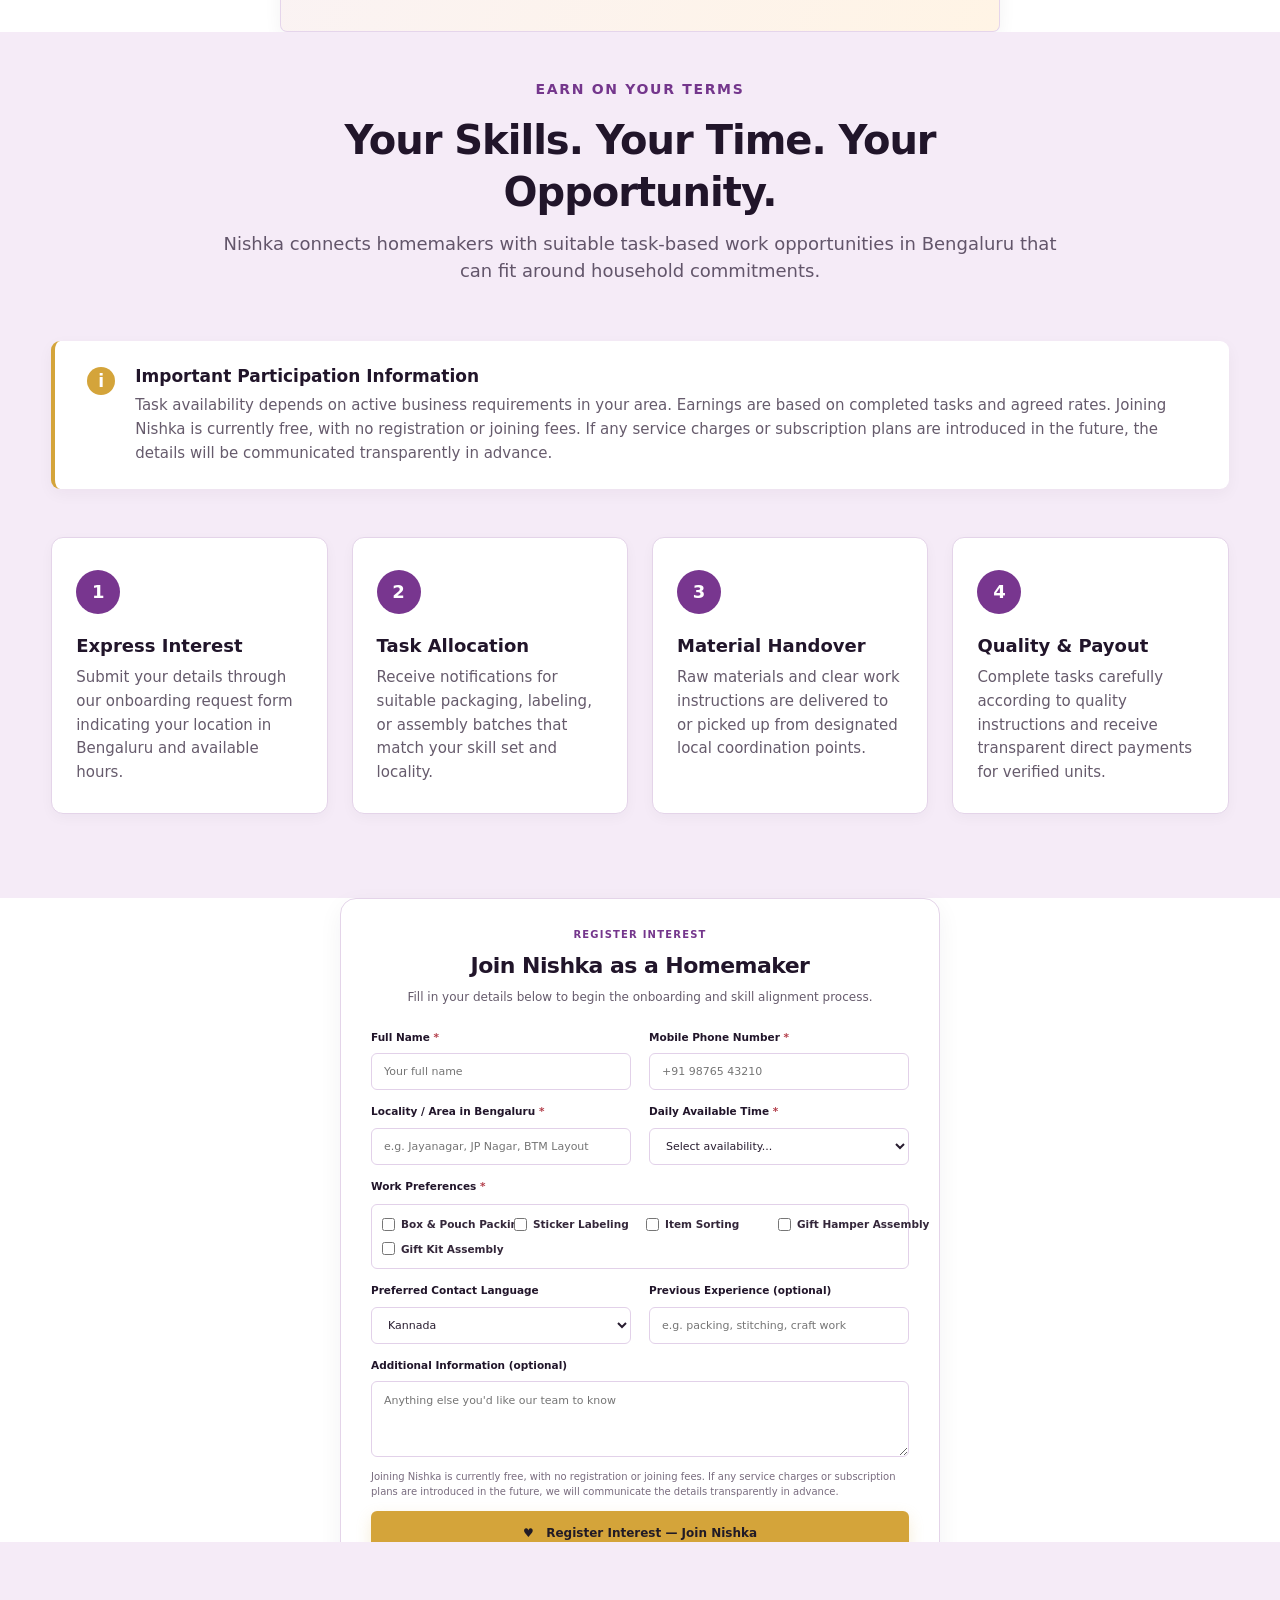
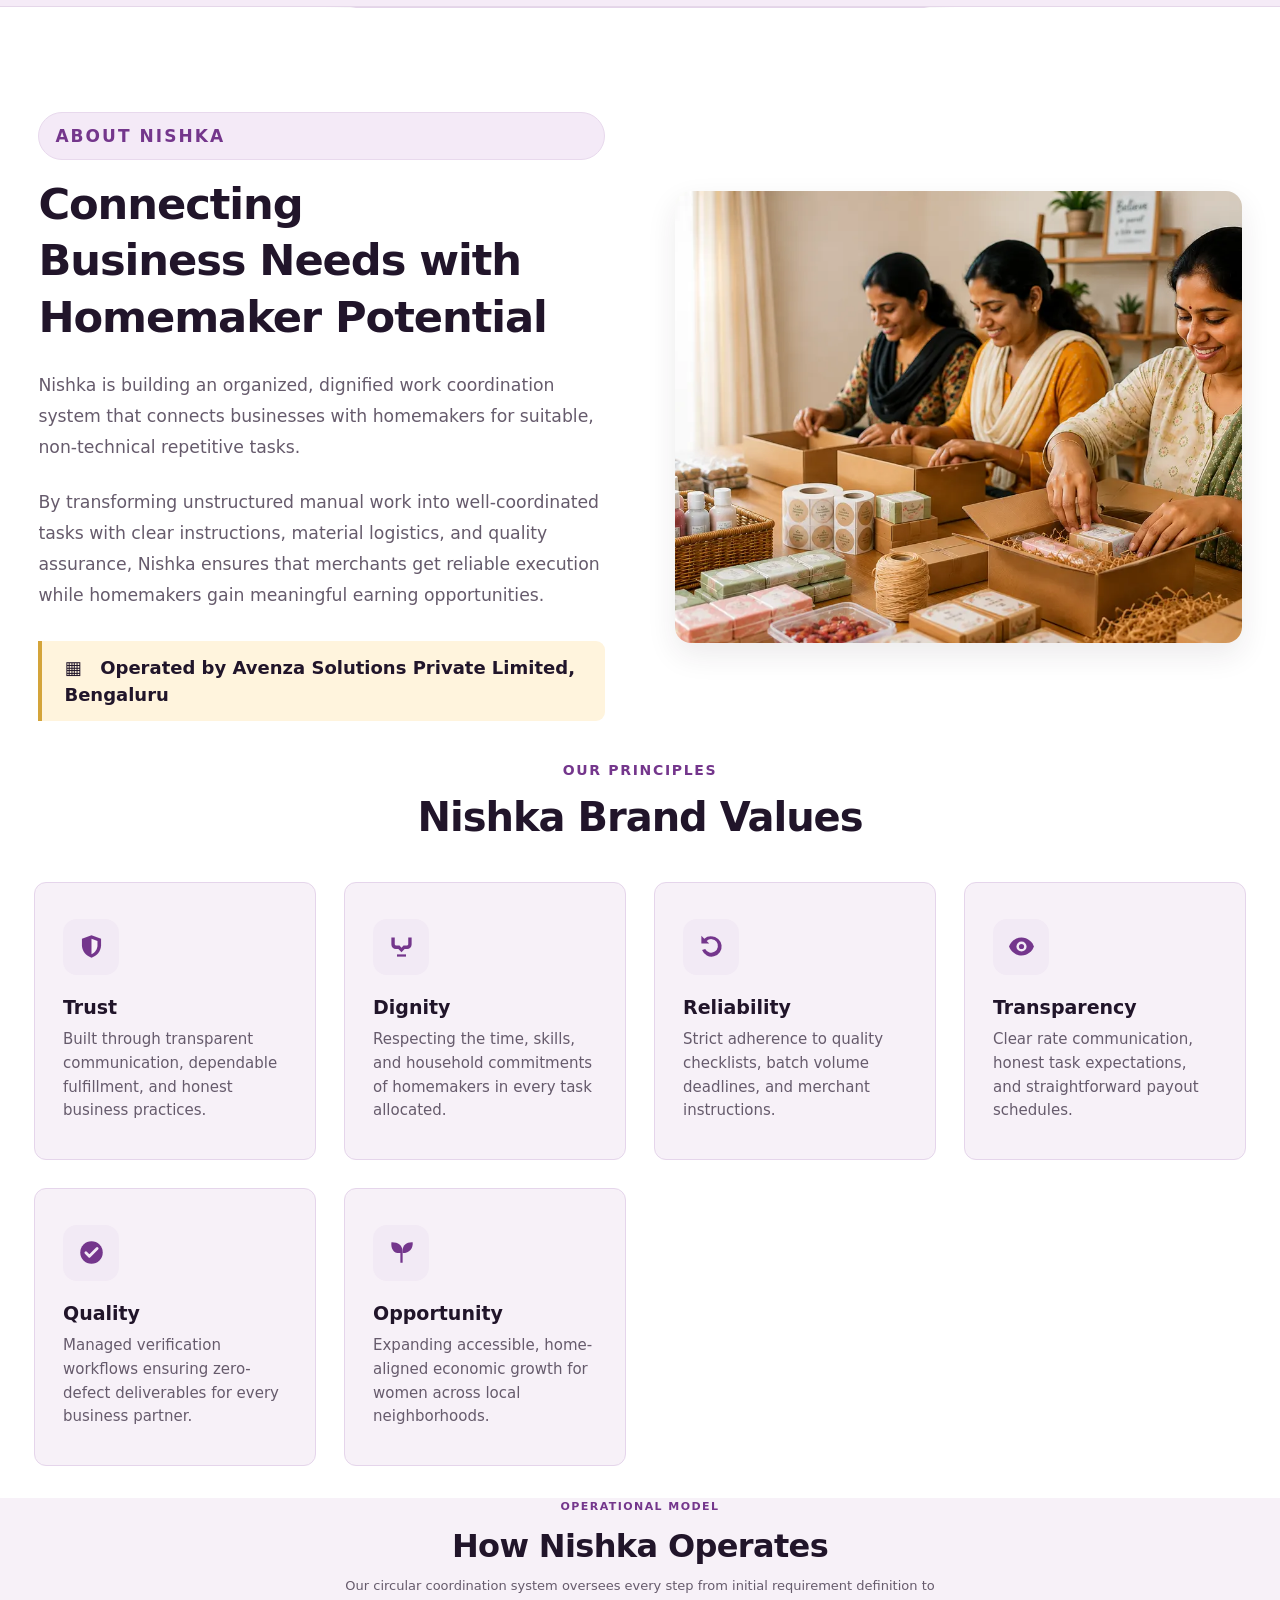
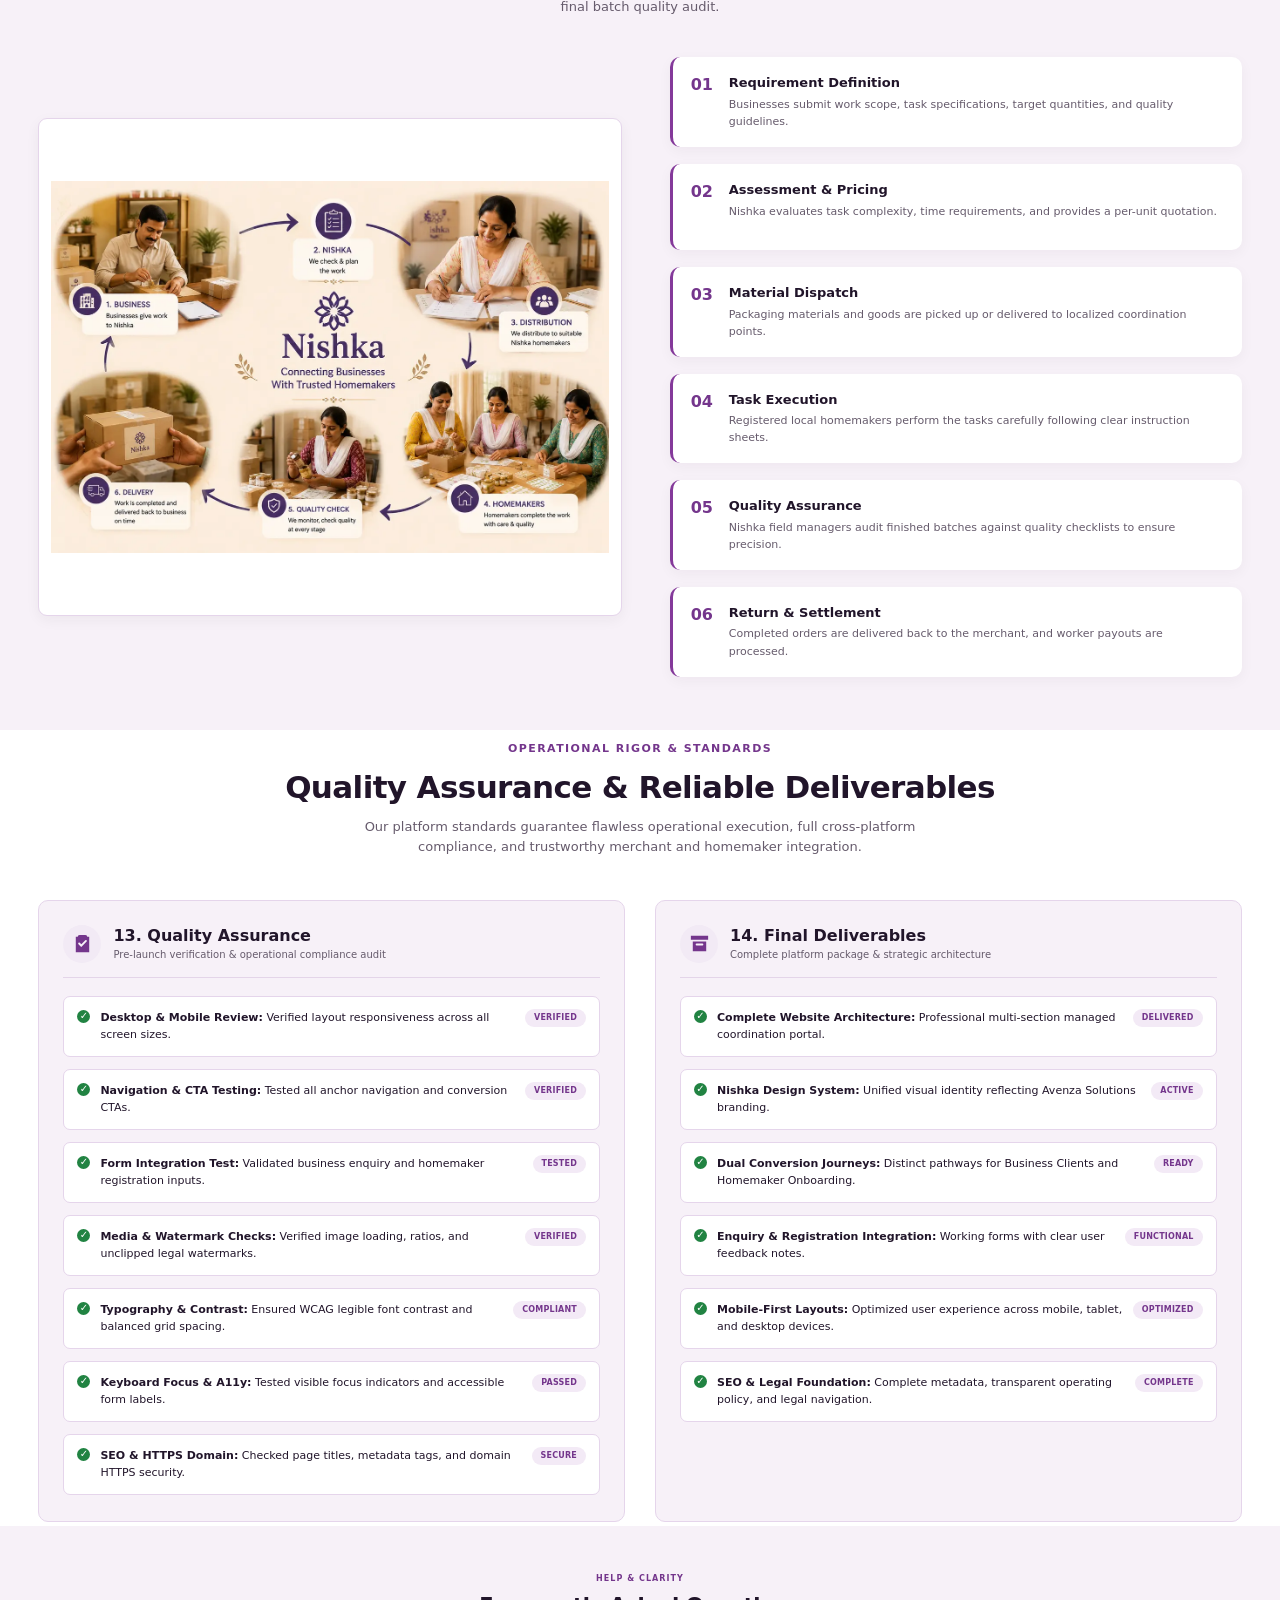
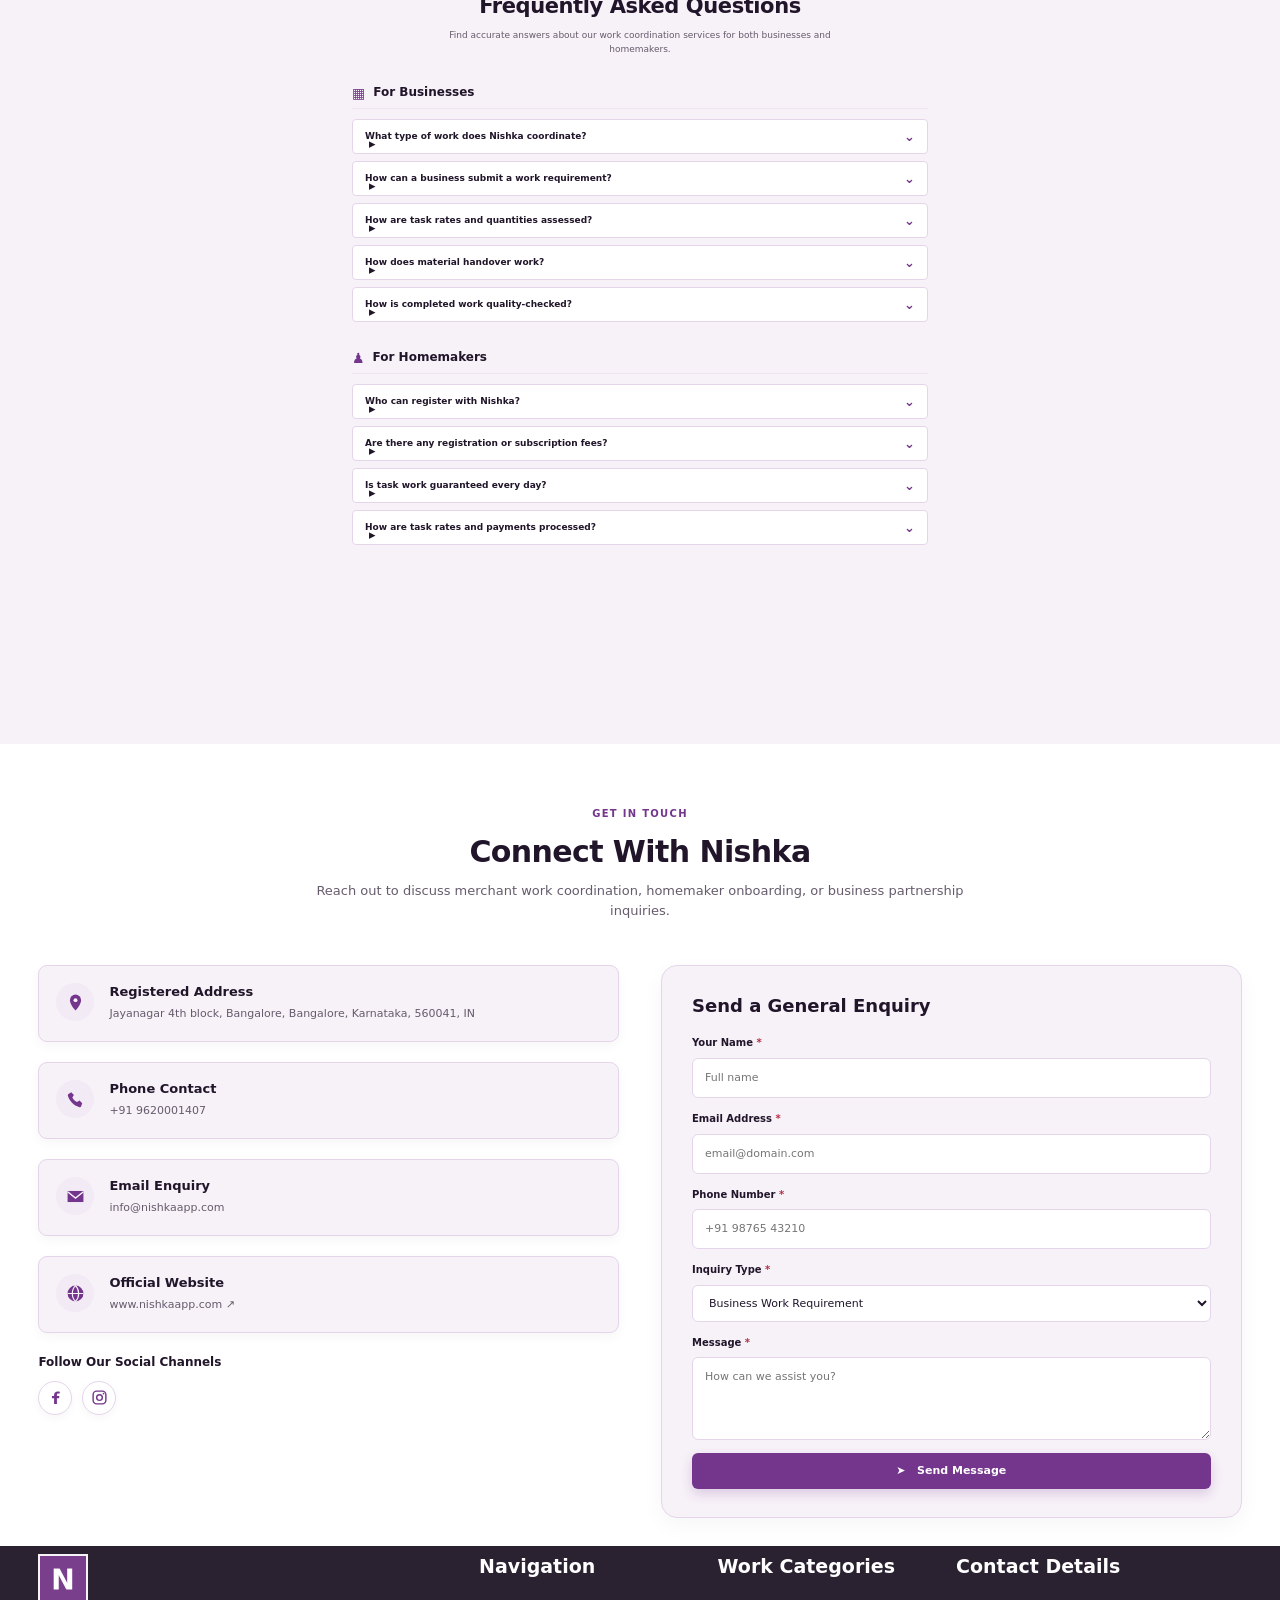
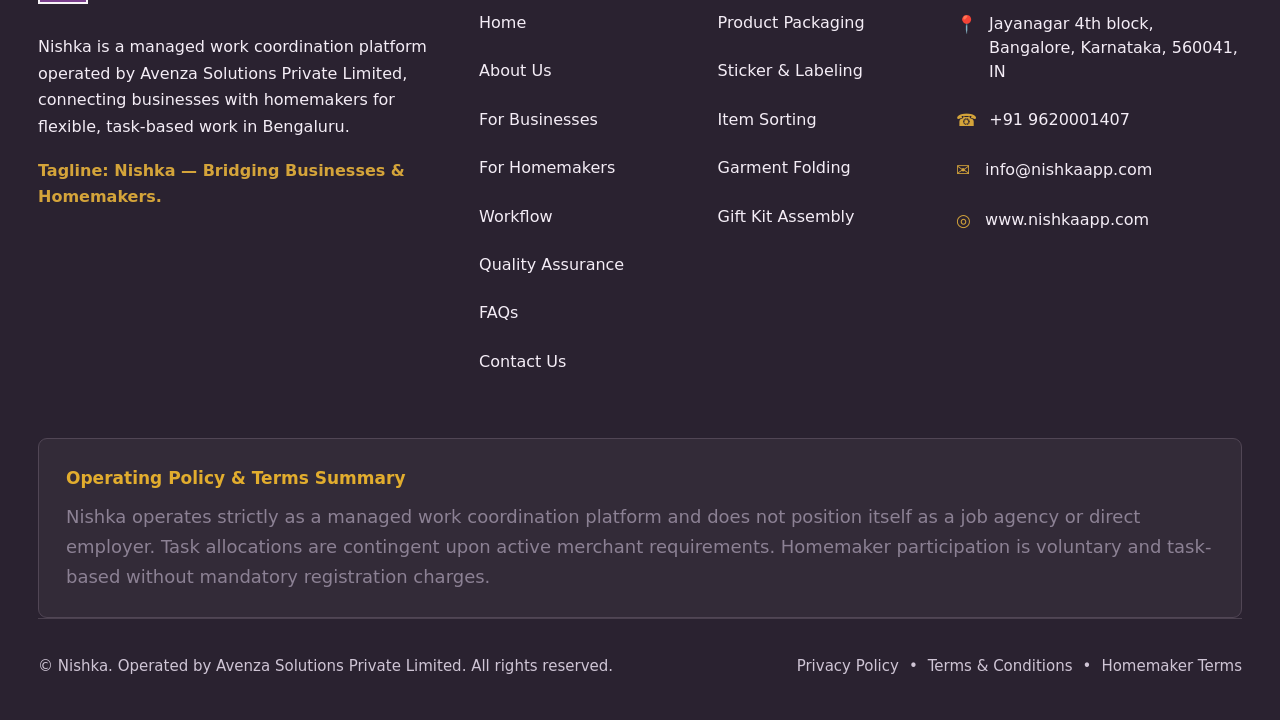
==== commit 67d80950: "Restore missing visible headings after Kannada attribute update" ====
--- a/index.html
+++ b/index.html
@@ -104,22 +104,22 @@
 <article class="opportunity-card"><div class="card-icon"><svg viewBox="0 0 24 24" aria-hidden="true"><path d="M11 21v-8.5C5 13 2.5 8.6 3 3c5.7-.2 10 2.7 10 8v10h-2Z" fill="currentColor"/><path d="M13 10C13 5.5 16.6 2.7 22 3c.2 5.6-2.7 9.2-9 9.5V10Z" fill="currentColor"/></svg></div><h3>Opportunity</h3><p>Expanding accessible, home-aligned economic growth for women across local neighborhoods.</p></article>
 </div></div></section>
 <section class="section section-tint workflow-screenshot-section" id="workflow"><div class="container">
-<div class="section-head center"><span class="kicker" data-en="OPERATIONAL MODEL" data-kn="ಕಾರ್ಯಾಚರಣೆಯ ಮಾದರಿ">/span><h2 data-en="How Nishka Operates" data-kn="ನಿಷ್ಕಾ ಹೇಗೆ ಕಾರ್ಯನಿರ್ವಹಿಸುತ್ತದೆ">/h2><p>Our circular coordination system oversees every step from initial requirement definition to<br class="workflow-desktop-break"> final batch quality audit.</p></div>
+<div class="section-head center"><span class="kicker" data-en="OPERATIONAL MODEL" data-kn="ಕಾರ್ಯಾಚರಣೆಯ ಮಾದರಿ">OPERATIONAL MODEL</span><h2 data-en="How Nishka Operates" data-kn="ನಿಷ್ಕಾ ಹೇಗೆ ಕಾರ್ಯನಿರ್ವಹಿಸುತ್ತದೆ">How Nishka Operates</h2><p>Our circular coordination system oversees every step from initial requirement definition to<br class="workflow-desktop-break"> final batch quality audit.</p></div>
 <div class="workflow-screenshot-layout">
 <div class="workflow-screenshot-visual"><img src="assets/workflow.webp" alt="Nishka operational workflow from business requirements through coordination, distribution, homemaker task execution, quality checks and delivery" loading="lazy"></div>
 <div class="workflow-screenshot-steps">
-<article class="workflow-screenshot-step"><span>01</span><div><h3 data-en="Requirement Definition" data-kn="ಅವಶ್ಯಕತೆಗಳ ನಿರ್ಧಾರ">/h3><p>Businesses submit work scope, task specifications, target quantities, and quality guidelines.</p></div></article>
-<article class="workflow-screenshot-step"><span>02</span><div><h3 data-en="Assessment & Pricing" data-kn="ಮೌಲ್ಯಮಾಪನ ಮತ್ತು ದರ ನಿಗದಿ">/h3><p>Nishka evaluates task complexity, time requirements, and provides a per-unit quotation.</p></div></article>
-<article class="workflow-screenshot-step"><span>03</span><div><h3 data-en="Material Dispatch" data-kn="ಸಾಮಗ್ರಿಗಳ ರವಾನೆ">/h3><p>Packaging materials and goods are picked up or delivered to localized coordination points.</p></div></article>
-<article class="workflow-screenshot-step"><span>04</span><div><h3 data-en="Task Execution" data-kn="ಕೆಲಸದ ನಿರ್ವಹಣೆ">/h3><p>Registered local homemakers perform the tasks carefully following clear instruction sheets.</p></div></article>
-<article class="workflow-screenshot-step"><span>05</span><div><h3 data-en="Quality Assurance" data-kn="ಗುಣಮಟ್ಟದ ಭರವಸೆ">/h3><p>Nishka field managers audit finished batches against quality checklists to ensure precision.</p></div></article>
-<article class="workflow-screenshot-step"><span>06</span><div><h3 data-en="Return & Settlement" data-kn="ವಾಪಸಾತಿ ಮತ್ತು ಪಾವತಿ">/h3><p>Completed orders are delivered back to the merchant, and worker payouts are processed.</p></div></article>
+<article class="workflow-screenshot-step"><span>01</span><div><h3 data-en="Requirement Definition" data-kn="ಅವಶ್ಯಕತೆಗಳ ನಿರ್ಧಾರ">Requirement Definition</h3><p>Businesses submit work scope, task specifications, target quantities, and quality guidelines.</p></div></article>
+<article class="workflow-screenshot-step"><span>02</span><div><h3 data-en="Assessment & Pricing" data-kn="ಮೌಲ್ಯಮಾಪನ ಮತ್ತು ದರ ನಿಗದಿ">Assessment & Pricing</h3><p>Nishka evaluates task complexity, time requirements, and provides a per-unit quotation.</p></div></article>
+<article class="workflow-screenshot-step"><span>03</span><div><h3 data-en="Material Dispatch" data-kn="ಸಾಮಗ್ರಿಗಳ ರವಾನೆ">Material Dispatch</h3><p>Packaging materials and goods are picked up or delivered to localized coordination points.</p></div></article>
+<article class="workflow-screenshot-step"><span>04</span><div><h3 data-en="Task Execution" data-kn="ಕೆಲಸದ ನಿರ್ವಹಣೆ">Task Execution</h3><p>Registered local homemakers perform the tasks carefully following clear instruction sheets.</p></div></article>
+<article class="workflow-screenshot-step"><span>05</span><div><h3 data-en="Quality Assurance" data-kn="ಗುಣಮಟ್ಟದ ಭರವಸೆ">Quality Assurance</h3><p>Nishka field managers audit finished batches against quality checklists to ensure precision.</p></div></article>
+<article class="workflow-screenshot-step"><span>06</span><div><h3 data-en="Return & Settlement" data-kn="ವಾಪಸಾತಿ ಮತ್ತು ಪಾವತಿ">Return & Settlement</h3><p>Completed orders are delivered back to the merchant, and worker payouts are processed.</p></div></article>
 </div></div></div></section>
 <section class="section quality-deliverables-section" id="quality"><div class="container">
-<div class="section-head center"><span class="kicker" data-en="OPERATIONAL RIGOR & STANDARDS" data-kn="ಕಾರ್ಯಾಚರಣೆಯ ಶಿಸ್ತು ಮತ್ತು ಮಾನದಂಡಗಳು">/span><h2 data-en="Quality Assurance & Reliable Deliverables" data-kn="ಗುಣಮಟ್ಟದ ಭರವಸೆ ಮತ್ತು ವಿಶ್ವಾಸಾರ್ಹ ಫಲಿತಾಂಶಗಳು">/h2><p>Our platform standards guarantee flawless operational execution, full cross-platform<br class="quality-desktop-break"> compliance, and trustworthy merchant and homemaker integration.</p></div>
+<div class="section-head center"><span class="kicker" data-en="OPERATIONAL RIGOR & STANDARDS" data-kn="ಕಾರ್ಯಾಚರಣೆಯ ಶಿಸ್ತು ಮತ್ತು ಮಾನದಂಡಗಳು">OPERATIONAL RIGOR & STANDARDS</span><h2 data-en="Quality Assurance & Reliable Deliverables" data-kn="ಗುಣಮಟ್ಟದ ಭರವಸೆ ಮತ್ತು ವಿಶ್ವಾಸಾರ್ಹ ಫಲಿತಾಂಶಗಳು">Quality Assurance & Reliable Deliverables</h2><p>Our platform standards guarantee flawless operational execution, full cross-platform<br class="quality-desktop-break"> compliance, and trustworthy merchant and homemaker integration.</p></div>
 <div class="quality-deliverables-grid">
 <article class="quality-deliverables-panel">
-<header class="quality-panel-heading"><span class="quality-panel-icon"><svg viewBox="0 0 24 24" aria-hidden="true"><path d="M9 3h6a2 2 0 0 1 2 2h2v16H5V5h2a2 2 0 0 1 2-2Z" fill="currentColor"/><path d="m8.5 12 2.3 2.3 4.8-5" fill="none" stroke="#f7f1f8" stroke-width="2" stroke-linecap="round" stroke-linejoin="round"/></svg></span><div><h3 data-en="13. Quality Assurance" data-kn="13. ಗುಣಮಟ್ಟದ ಭರವಸೆ">/h3><p>Pre-launch verification &amp; operational compliance audit</p></div></header>
+<header class="quality-panel-heading"><span class="quality-panel-icon"><svg viewBox="0 0 24 24" aria-hidden="true"><path d="M9 3h6a2 2 0 0 1 2 2h2v16H5V5h2a2 2 0 0 1 2-2Z" fill="currentColor"/><path d="m8.5 12 2.3 2.3 4.8-5" fill="none" stroke="#f7f1f8" stroke-width="2" stroke-linecap="round" stroke-linejoin="round"/></svg></span><div><h3 data-en="13. Quality Assurance" data-kn="13. ಗುಣಮಟ್ಟದ ಭರವಸೆ">13. Quality Assurance</h3><p>Pre-launch verification &amp; operational compliance audit</p></div></header>
 <div class="quality-deliverable-list">
 <div class="quality-deliverable"><span class="quality-ok">✓</span><p><strong>Desktop &amp; Mobile Review:</strong> Verified layout responsiveness across all screen sizes.</p><span class="quality-status">VERIFIED</span></div>
 <div class="quality-deliverable"><span class="quality-ok">✓</span><p><strong>Navigation &amp; CTA Testing:</strong> Tested all anchor navigation and conversion CTAs.</p><span class="quality-status">VERIFIED</span></div>
@@ -130,7 +130,7 @@
 <div class="quality-deliverable"><span class="quality-ok">✓</span><p><strong>SEO &amp; HTTPS Domain:</strong> Checked page titles, metadata tags, and domain HTTPS security.</p><span class="quality-status">SECURE</span></div>
 </div></article>
 <article class="quality-deliverables-panel">
-<header class="quality-panel-heading"><span class="quality-panel-icon"><svg viewBox="0 0 24 24" aria-hidden="true"><path d="M3 4h18v4H3zM5 10h14v10H5z" fill="currentColor"/><path d="M9 13h6" stroke="#f7f1f8" stroke-width="2" stroke-linecap="round"/></svg></span><div><h3 data-en="14. Final Deliverables" data-kn="14. ಅಂತಿಮವಾಗಿ ಒದಗಿಸಿದವು">/h3><p>Complete platform package &amp; strategic architecture</p></div></header>
+<header class="quality-panel-heading"><span class="quality-panel-icon"><svg viewBox="0 0 24 24" aria-hidden="true"><path d="M3 4h18v4H3zM5 10h14v10H5z" fill="currentColor"/><path d="M9 13h6" stroke="#f7f1f8" stroke-width="2" stroke-linecap="round"/></svg></span><div><h3 data-en="14. Final Deliverables" data-kn="14. ಅಂತಿಮವಾಗಿ ಒದಗಿಸಿದವು">14. Final Deliverables</h3><p>Complete platform package &amp; strategic architecture</p></div></header>
 <div class="quality-deliverable-list">
 <div class="quality-deliverable"><span class="quality-ok">✓</span><p><strong>Complete Website Architecture:</strong> Professional multi-section managed coordination portal.</p><span class="quality-status">DELIVERED</span></div>
 <div class="quality-deliverable"><span class="quality-ok">✓</span><p><strong>Nishka Design System:</strong> Unified visual identity reflecting Avenza Solutions branding.</p><span class="quality-status">ACTIVE</span></div>
@@ -140,7 +140,7 @@
 <div class="quality-deliverable"><span class="quality-ok">✓</span><p><strong>SEO &amp; Legal Foundation:</strong> Complete metadata, transparent operating policy, and legal navigation.</p><span class="quality-status">COMPLETE</span></div>
 </div></article></div></div></section>
 <section class="faq-reference-section" id="faq"><div class="faq-reference-inner">
-<div class="faq-reference-heading"><span class="kicker" data-en="HELP & CLARITY" data-kn="ಸಹಾಯ ಮತ್ತು ಸ್ಪಷ್ಟತೆ">/span><h2 data-en="Frequently Asked Questions" data-kn="ಪದೇ ಪದೇ ಕೇಳಲಾಗುವ ಪ್ರಶ್ನೆಗಳು">/h2><p>Find accurate answers about our work coordination services for both businesses and<br class="faq-desktop-break"> homemakers.</p></div>
+<div class="faq-reference-heading"><span class="kicker" data-en="HELP & CLARITY" data-kn="ಸಹಾಯ ಮತ್ತು ಸ್ಪಷ್ಟತೆ">HELP & CLARITY</span><h2 data-en="Frequently Asked Questions" data-kn="ಪದೇ ಪದೇ ಕೇಳಲಾಗುವ ಪ್ರಶ್ನೆಗಳು">Frequently Asked Questions</h2><p>Find accurate answers about our work coordination services for both businesses and<br class="faq-desktop-break"> homemakers.</p></div>
 <div class="faq-reference-group"><h3><span aria-hidden="true">▦</span> For Businesses</h3><div class="faq-reference-list">
 <details><summary>What type of work does Nishka coordinate?</summary><p>Nishka coordinates suitable repetitive, non-technical tasks such as product packaging, label and sticker application, sorting and counting, garment or paper folding, gift kit assembly, and printed-material sorting, subject to business requirements.</p></details>
 <details><summary>How can a business submit a work requirement?</summary><p>Use the “Submit a Work Requirement” form on the For Businesses page. Share your company and contact details, work category, approximate batch quantity, target completion date, handover location, and any special instructions. The Nishka team can then review the scope and contact you.</p></details>
@@ -159,14 +159,14 @@
 <div class="section-head center"><span class="kicker" data-en="GET IN TOUCH" data-kn="ಸಂಪರ್ಕಿಸಿ">GET IN TOUCH</span><h2 data-en="Connect With Nishka" data-kn="ನಿಷ್ಕಾದೊಂದಿಗೆ ಸಂಪರ್ಕಿಸಿ">Connect With Nishka</h2><p data-en="Reach out to discuss merchant work coordination, homemaker onboarding, or business partnership inquiries." data-kn="ವ್ಯಾಪಾರ ಕೆಲಸದ ಸಮನ್ವಯ, ಗೃಹಿಣಿ ನೋಂದಣಿ ಅಥವಾ ವ್ಯವಹಾರ ಪಾಲುದಾರಿಕೆ ವಿಚಾರಣೆಗಳಿಗಾಗಿ ನಮ್ಮನ್ನು ಸಂಪರ್ಕಿಸಿ.">Reach out to discuss merchant work coordination, homemaker onboarding, or business partnership inquiries.</p></div>
 <div class="contact-reference-grid">
 <div class="contact-reference-details">
-<article class="contact-reference-tile"><span class="contact-reference-icon" aria-hidden="true"><svg viewBox="0 0 24 24"><path d="M12 22s7-7.1 7-13A7 7 0 0 0 5 9c0 5.9 7 13 7 13Z" fill="currentColor"/><circle cx="12" cy="9" r="2.5" fill="#f7f1f8"/></svg></span><div><h3 data-en="Registered Address" data-kn="ನೋಂದಾಯಿತ ವಿಳಾಸ">/h3><p>Jayanagar 4th block, Bangalore, Bangalore, Karnataka, 560041, IN</p></div></article>
-<article class="contact-reference-tile"><span class="contact-reference-icon" aria-hidden="true"><svg viewBox="0 0 24 24"><path d="M6.6 2.8 10 6.2 8 9.4c1.4 2.5 3.4 4.5 5.9 5.9l3.2-2 3.4 3.4-1.5 4c-.3.8-1.2 1.2-2 1C9.5 19.4 4.6 14.5 2.3 7c-.2-.8.2-1.7 1-2Z" fill="currentColor"/></svg></span><div><h3 data-en="Phone Contact" data-kn="ದೂರವಾಣಿ ಸಂಪರ್ಕ">/h3><p><a href="tel:+919620001407">+91 9620001407</a></p></div></article>
-<article class="contact-reference-tile"><span class="contact-reference-icon" aria-hidden="true"><svg viewBox="0 0 24 24"><path d="M2 5h20v14H2z" fill="currentColor"/><path d="m2 6 10 8 10-8" fill="none" stroke="#f7f1f8" stroke-width="1.8"/></svg></span><div><h3 data-en="Email Enquiry" data-kn="ಇಮೇಲ್ ವಿಚಾರಣೆ">/h3><p><a href="mailto:info@nishkaapp.com">info@nishkaapp.com</a></p></div></article>
-<article class="contact-reference-tile"><span class="contact-reference-icon" aria-hidden="true"><svg viewBox="0 0 24 24"><circle cx="12" cy="12" r="10" fill="currentColor"/><path d="M2 12h20M12 2c3 3 4 6.3 4 10s-1 7-4 10c-3-3-4-6.3-4-10s1-7 4-10Z" fill="none" stroke="#f7f1f8" stroke-width="1.5"/></svg></span><div><h3 data-en="Official Website" data-kn="ಅಧಿಕೃತ ವೆಬ್‌ಸೈಟ್">/h3><p><a href="https://www.nishkaapp.com" target="_blank" rel="noopener">www.nishkaapp.com ↗</a></p></div></article>
-<div class="contact-reference-social"><h3 data-en="Follow Our Social Channels" data-kn="ನಮ್ಮ ಸಾಮಾಜಿಕ ಜಾಲತಾಣಗಳನ್ನು ಅನುಸರಿಸಿ">/h3><div class="contact-reference-social-links"><a href="https://www.facebook.com/joinnishka" target="_blank" rel="noopener noreferrer" aria-label="Nishka on Facebook" title="Facebook"><svg viewBox="0 0 24 24" aria-hidden="true"><path d="M14 21v-8h3l.5-3H14V8c0-.9.4-1.5 1.7-1.5H18V3.8c-.8-.1-1.8-.3-2.9-.3-3 0-5.1 1.8-5.1 5.1V10H7v3h3v8Z" fill="currentColor"/></svg></a><a href="https://www.instagram.com/joinnishka/" target="_blank" rel="noopener noreferrer" aria-label="Nishka on Instagram" title="Instagram"><svg viewBox="0 0 24 24" aria-hidden="true"><rect x="3" y="3" width="18" height="18" rx="5" fill="none" stroke="currentColor" stroke-width="2"/><circle cx="12" cy="12" r="4" fill="none" stroke="currentColor" stroke-width="2"/><circle cx="17.7" cy="6.5" r="1.2" fill="currentColor"/></svg></a></div></div>
+<article class="contact-reference-tile"><span class="contact-reference-icon" aria-hidden="true"><svg viewBox="0 0 24 24"><path d="M12 22s7-7.1 7-13A7 7 0 0 0 5 9c0 5.9 7 13 7 13Z" fill="currentColor"/><circle cx="12" cy="9" r="2.5" fill="#f7f1f8"/></svg></span><div><h3 data-en="Registered Address" data-kn="ನೋಂದಾಯಿತ ವಿಳಾಸ">Registered Address</h3><p>Jayanagar 4th block, Bangalore, Bangalore, Karnataka, 560041, IN</p></div></article>
+<article class="contact-reference-tile"><span class="contact-reference-icon" aria-hidden="true"><svg viewBox="0 0 24 24"><path d="M6.6 2.8 10 6.2 8 9.4c1.4 2.5 3.4 4.5 5.9 5.9l3.2-2 3.4 3.4-1.5 4c-.3.8-1.2 1.2-2 1C9.5 19.4 4.6 14.5 2.3 7c-.2-.8.2-1.7 1-2Z" fill="currentColor"/></svg></span><div><h3 data-en="Phone Contact" data-kn="ದೂರವಾಣಿ ಸಂಪರ್ಕ">Phone Contact</h3><p><a href="tel:+919620001407">+91 9620001407</a></p></div></article>
+<article class="contact-reference-tile"><span class="contact-reference-icon" aria-hidden="true"><svg viewBox="0 0 24 24"><path d="M2 5h20v14H2z" fill="currentColor"/><path d="m2 6 10 8 10-8" fill="none" stroke="#f7f1f8" stroke-width="1.8"/></svg></span><div><h3 data-en="Email Enquiry" data-kn="ಇಮೇಲ್ ವಿಚಾರಣೆ">Email Enquiry</h3><p><a href="mailto:info@nishkaapp.com">info@nishkaapp.com</a></p></div></article>
+<article class="contact-reference-tile"><span class="contact-reference-icon" aria-hidden="true"><svg viewBox="0 0 24 24"><circle cx="12" cy="12" r="10" fill="currentColor"/><path d="M2 12h20M12 2c3 3 4 6.3 4 10s-1 7-4 10c-3-3-4-6.3-4-10s1-7 4-10Z" fill="none" stroke="#f7f1f8" stroke-width="1.5"/></svg></span><div><h3 data-en="Official Website" data-kn="ಅಧಿಕೃತ ವೆಬ್‌ಸೈಟ್">Official Website</h3><p><a href="https://www.nishkaapp.com" target="_blank" rel="noopener">www.nishkaapp.com ↗</a></p></div></article>
+<div class="contact-reference-social"><h3 data-en="Follow Our Social Channels" data-kn="ನಮ್ಮ ಸಾಮಾಜಿಕ ಜಾಲತಾಣಗಳನ್ನು ಅನುಸರಿಸಿ">Follow Our Social Channels</h3><div class="contact-reference-social-links"><a href="https://www.facebook.com/joinnishka" target="_blank" rel="noopener noreferrer" aria-label="Nishka on Facebook" title="Facebook"><svg viewBox="0 0 24 24" aria-hidden="true"><path d="M14 21v-8h3l.5-3H14V8c0-.9.4-1.5 1.7-1.5H18V3.8c-.8-.1-1.8-.3-2.9-.3-3 0-5.1 1.8-5.1 5.1V10H7v3h3v8Z" fill="currentColor"/></svg></a><a href="https://www.instagram.com/joinnishka/" target="_blank" rel="noopener noreferrer" aria-label="Nishka on Instagram" title="Instagram"><svg viewBox="0 0 24 24" aria-hidden="true"><rect x="3" y="3" width="18" height="18" rx="5" fill="none" stroke="currentColor" stroke-width="2"/><circle cx="12" cy="12" r="4" fill="none" stroke="currentColor" stroke-width="2"/><circle cx="17.7" cy="6.5" r="1.2" fill="currentColor"/></svg></a></div></div>
 </div>
 <form class="contact-reference-form" id="general-enquiry-form" data-form="general">
-<h3 data-en="Send a General Enquiry" data-kn="ಸಾಮಾನ್ಯ ವಿಚಾರಣೆಯನ್ನು ಕಳುಹಿಸಿ">/h3>
+<h3 data-en="Send a General Enquiry" data-kn="ಸಾಮಾನ್ಯ ವಿಚಾರಣೆಯನ್ನು ಕಳುಹಿಸಿ">Send a General Enquiry</h3>
 <label for="general-name">Your Name <span>*</span></label><input id="general-name" name="name" type="text" placeholder="Full name" required>
 <label for="general-email">Email Address <span>*</span></label><input id="general-email" name="email" type="email" placeholder="email@domain.com" required>
 <label for="general-phone">Phone Number <span>*</span></label><input id="general-phone" name="phone" type="tel" placeholder="+91 98765 43210" required>
@@ -177,5 +177,5 @@
 </form>
 </div></div></section>
 </main>
-<footer class="site-footer footer-reference"><div class="container footer-grid"><div class="footer-brand-column"><a class="footer-logo-link" href="index.html" aria-label="Nishka home"><img src="assets/apple-touch-icon.png" alt="Nishka logo" onerror="this.style.display='none'"></a><p>Nishka is a managed work coordination platform operated by Avenza Solutions Private Limited, connecting businesses with homemakers for flexible, task-based work in Bengaluru.</p><p class="footer-tagline">Tagline: Nishka — Bridging Businesses &amp; Homemakers.</p></div><div class="footer-navigation-column"><h3 data-en="Navigation" data-kn="ನ್ಯಾವಿಗೇಶನ್">/h3><a href="#home">Home</a><a href="#about">About Us</a><a href="#merchant-solutions">For Businesses</a><a href="#homemakers">For Homemakers</a><a href="#workflow">Workflow</a><a href="#quality">Quality Assurance</a><a href="#faq">FAQs</a><a href="#contact">Contact Us</a></div><div class="footer-categories-column"><h3 data-en="Work Categories" data-kn="ಕೆಲಸದ ವಿಭಾಗಗಳು">/h3><span>Product Packaging</span><span>Sticker &amp; Labeling</span><span>Item Sorting</span><span>Garment Folding</span><span>Gift Kit Assembly</span></div><div class="footer-contact-column"><h3 data-en="Contact Details" data-kn="ಸಂಪರ್ಕ ವಿವರಗಳು">/h3><span class="footer-contact-line"><b>📍</b> Jayanagar 4th block, Bangalore, Karnataka, 560041, IN</span><a class="footer-contact-line" href="tel:+919620001407"><b>☎</b> +91 9620001407</a><a class="footer-contact-line" href="mailto:info@nishkaapp.com"><b>✉</b> info@nishkaapp.com</a><a class="footer-contact-line" href="https://www.nishkaapp.com" target="_blank" rel="noopener"><b>◎</b> www.nishkaapp.com</a></div></div><div class="container footer-policy"><h3 data-en="Operating Policy & Terms Summary" data-kn="ಕಾರ್ಯಾಚರಣಾ ನೀತಿ ಮತ್ತು ನಿಯಮಗಳ ಸಾರಾಂಶ">/h3><p>Nishka operates strictly as a managed work coordination platform and does not position itself as a job agency or direct employer. Task allocations are contingent upon active merchant requirements. Homemaker participation is voluntary and task-based without mandatory registration charges.</p></div><div class="container footer-bottom"><span>© Nishka. Operated by Avenza Solutions Private Limited. All rights reserved.</span><div><a href="about.html#privacy">Privacy Policy</a><span>•</span><a href="about.html#terms">Terms &amp; Conditions</a><span>•</span><a href="about.html#homemaker-terms">Homemaker Terms</a></div></div></footer>
+<footer class="site-footer footer-reference"><div class="container footer-grid"><div class="footer-brand-column"><a class="footer-logo-link" href="index.html" aria-label="Nishka home"><img src="assets/apple-touch-icon.png" alt="Nishka logo" onerror="this.style.display='none'"></a><p>Nishka is a managed work coordination platform operated by Avenza Solutions Private Limited, connecting businesses with homemakers for flexible, task-based work in Bengaluru.</p><p class="footer-tagline">Tagline: Nishka — Bridging Businesses &amp; Homemakers.</p></div><div class="footer-navigation-column"><h3 data-en="Navigation" data-kn="ನ್ಯಾವಿಗೇಶನ್">Navigation</h3><a href="#home">Home</a><a href="#about">About Us</a><a href="#merchant-solutions">For Businesses</a><a href="#homemakers">For Homemakers</a><a href="#workflow">Workflow</a><a href="#quality">Quality Assurance</a><a href="#faq">FAQs</a><a href="#contact">Contact Us</a></div><div class="footer-categories-column"><h3 data-en="Work Categories" data-kn="ಕೆಲಸದ ವಿಭಾಗಗಳು">Work Categories</h3><span>Product Packaging</span><span>Sticker &amp; Labeling</span><span>Item Sorting</span><span>Garment Folding</span><span>Gift Kit Assembly</span></div><div class="footer-contact-column"><h3 data-en="Contact Details" data-kn="ಸಂಪರ್ಕ ವಿವರಗಳು">Contact Details</h3><span class="footer-contact-line"><b>📍</b> Jayanagar 4th block, Bangalore, Karnataka, 560041, IN</span><a class="footer-contact-line" href="tel:+919620001407"><b>☎</b> +91 9620001407</a><a class="footer-contact-line" href="mailto:info@nishkaapp.com"><b>✉</b> info@nishkaapp.com</a><a class="footer-contact-line" href="https://www.nishkaapp.com" target="_blank" rel="noopener"><b>◎</b> www.nishkaapp.com</a></div></div><div class="container footer-policy"><h3 data-en="Operating Policy & Terms Summary" data-kn="ಕಾರ್ಯಾಚರಣಾ ನೀತಿ ಮತ್ತು ನಿಯಮಗಳ ಸಾರಾಂಶ">Operating Policy & Terms Summary</h3><p>Nishka operates strictly as a managed work coordination platform and does not position itself as a job agency or direct employer. Task allocations are contingent upon active merchant requirements. Homemaker participation is voluntary and task-based without mandatory registration charges.</p></div><div class="container footer-bottom"><span>© Nishka. Operated by Avenza Solutions Private Limited. All rights reserved.</span><div><a href="about.html#privacy">Privacy Policy</a><span>•</span><a href="about.html#terms">Terms &amp; Conditions</a><span>•</span><a href="about.html#homemaker-terms">Homemaker Terms</a></div></div></footer>
 <script src="script.js"></script></body></html>
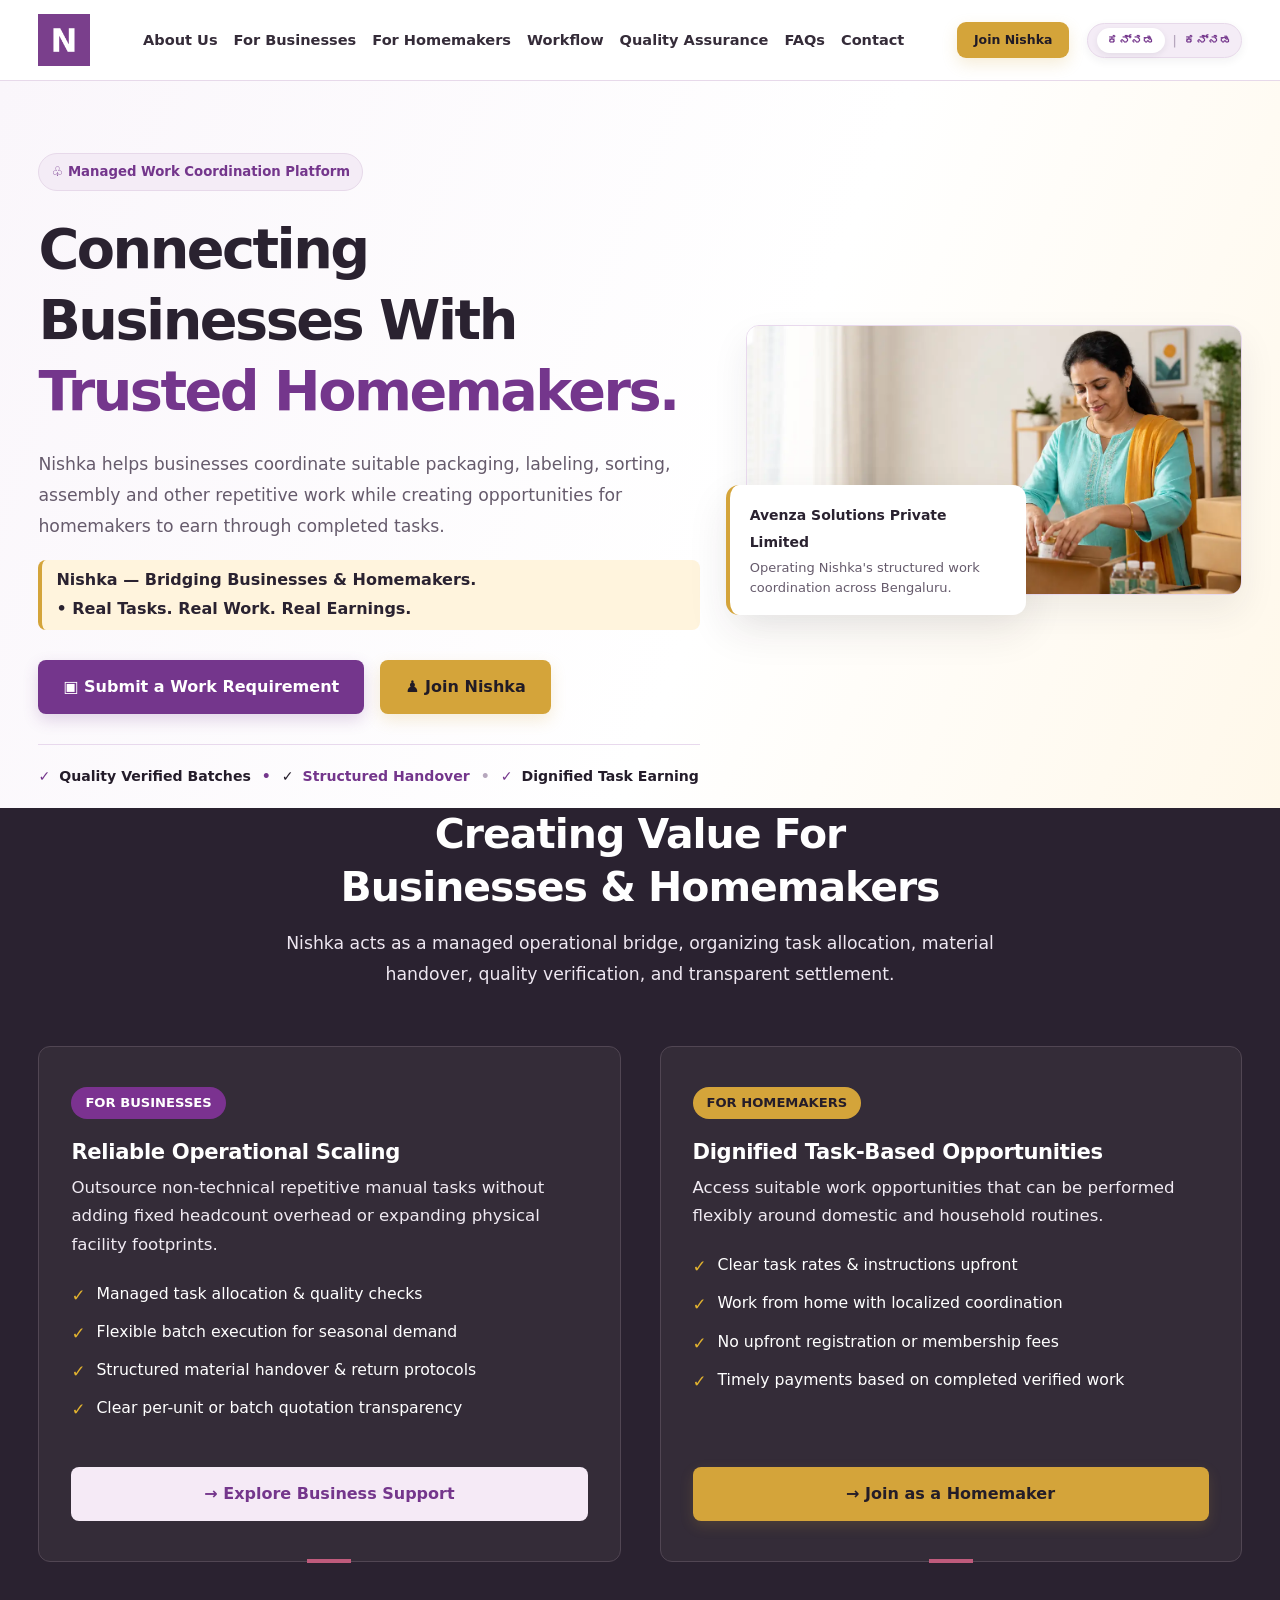
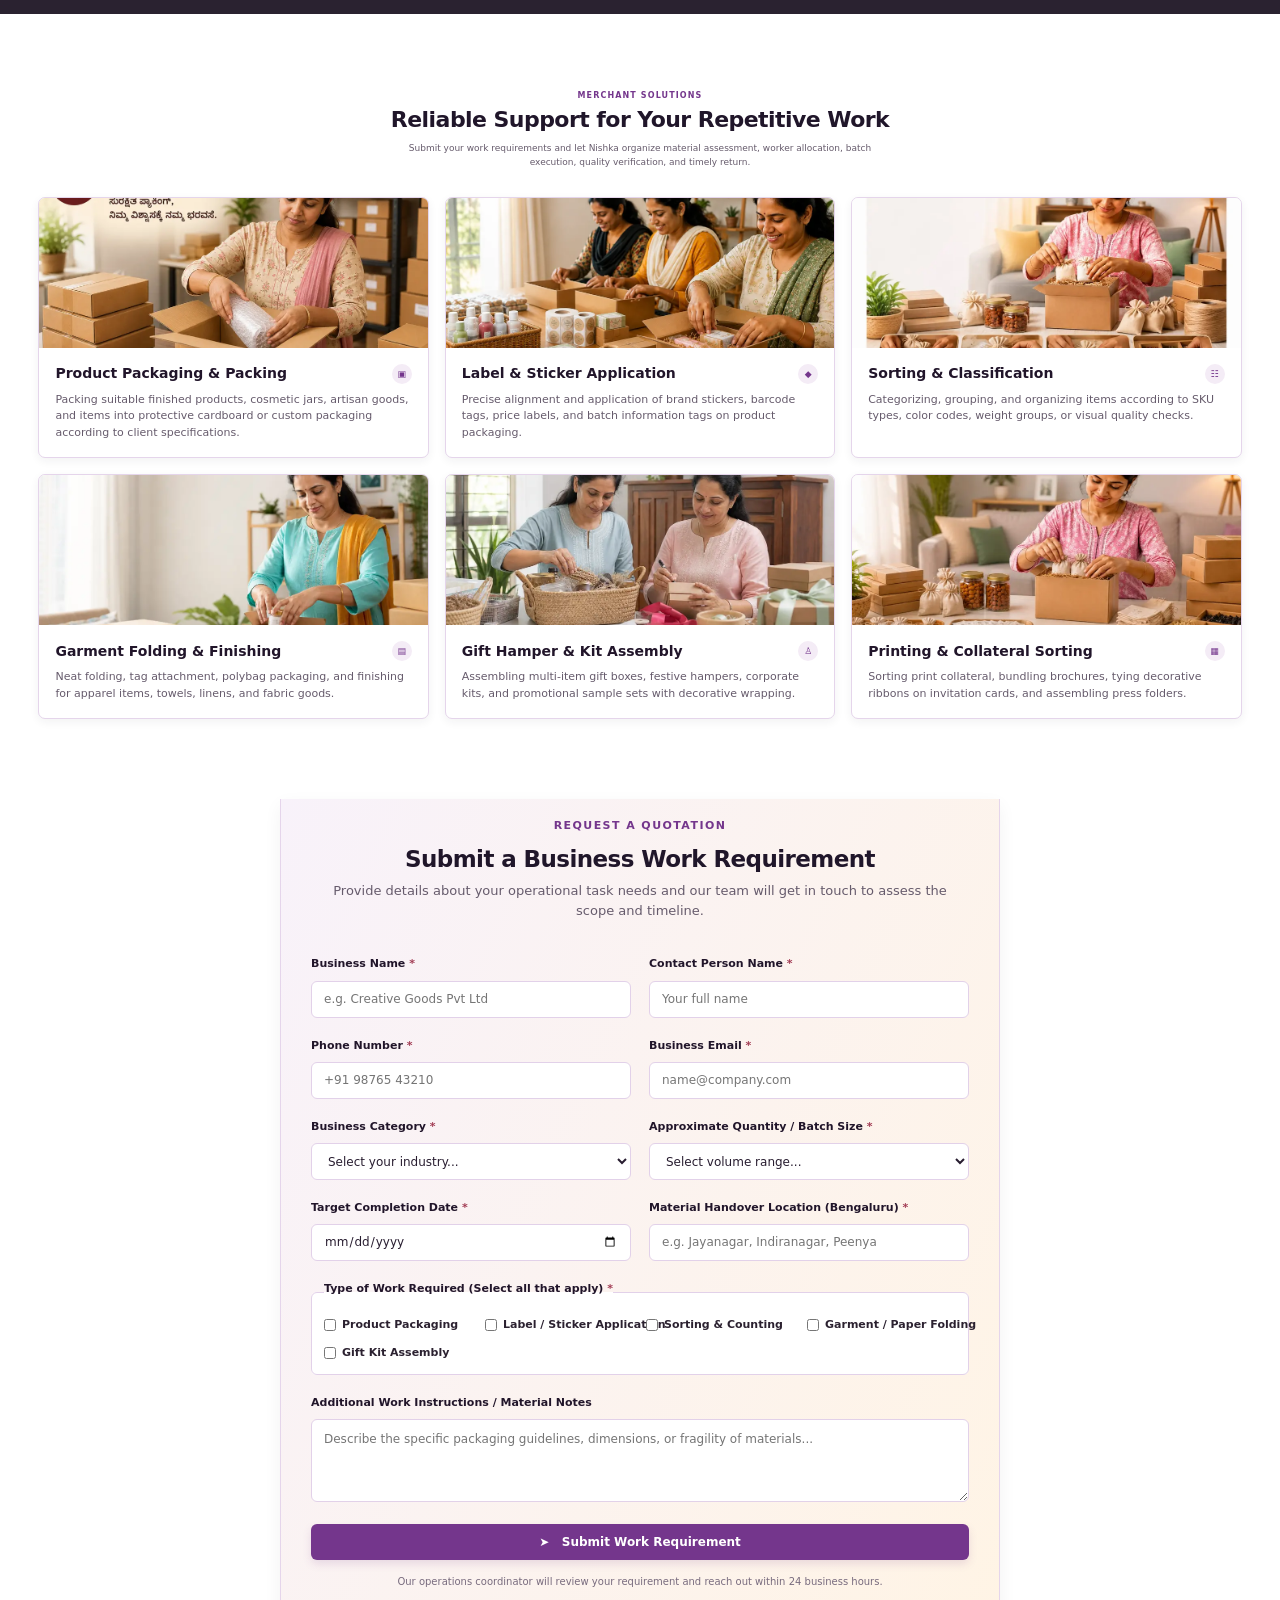
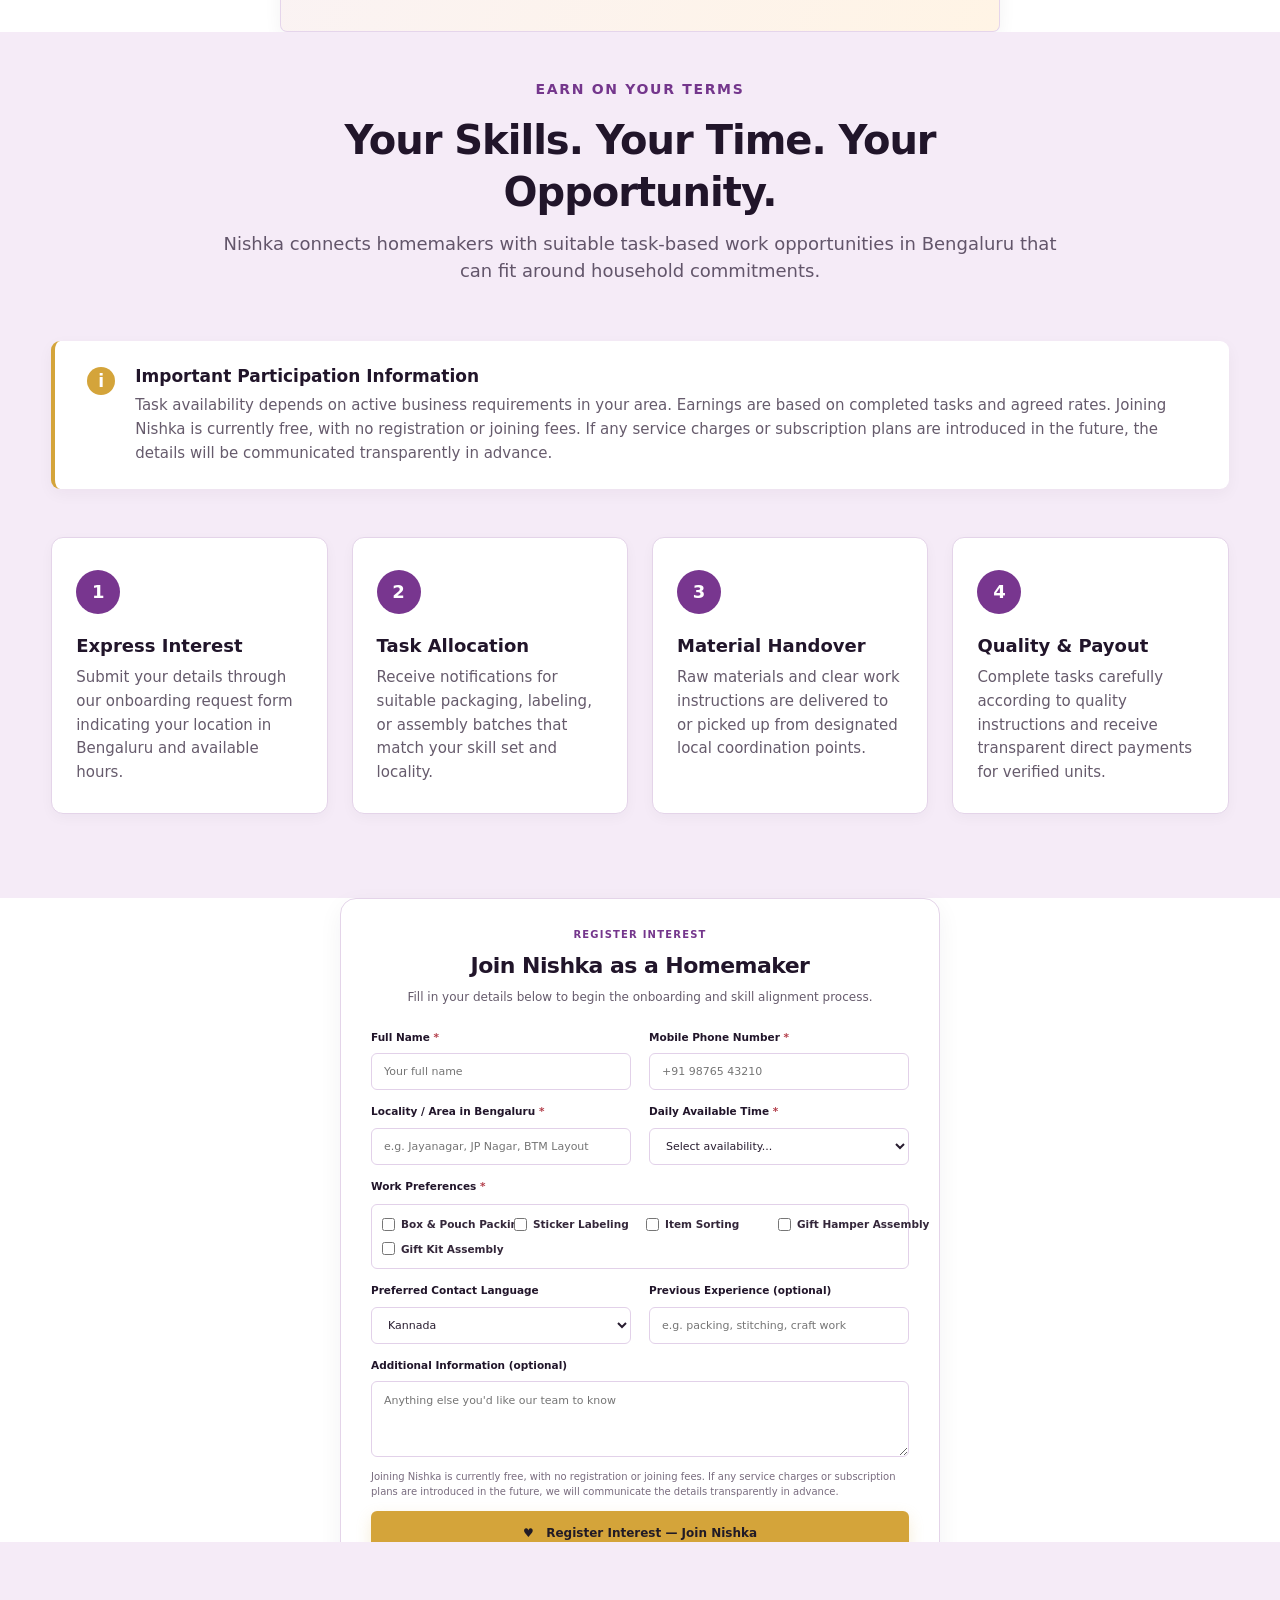
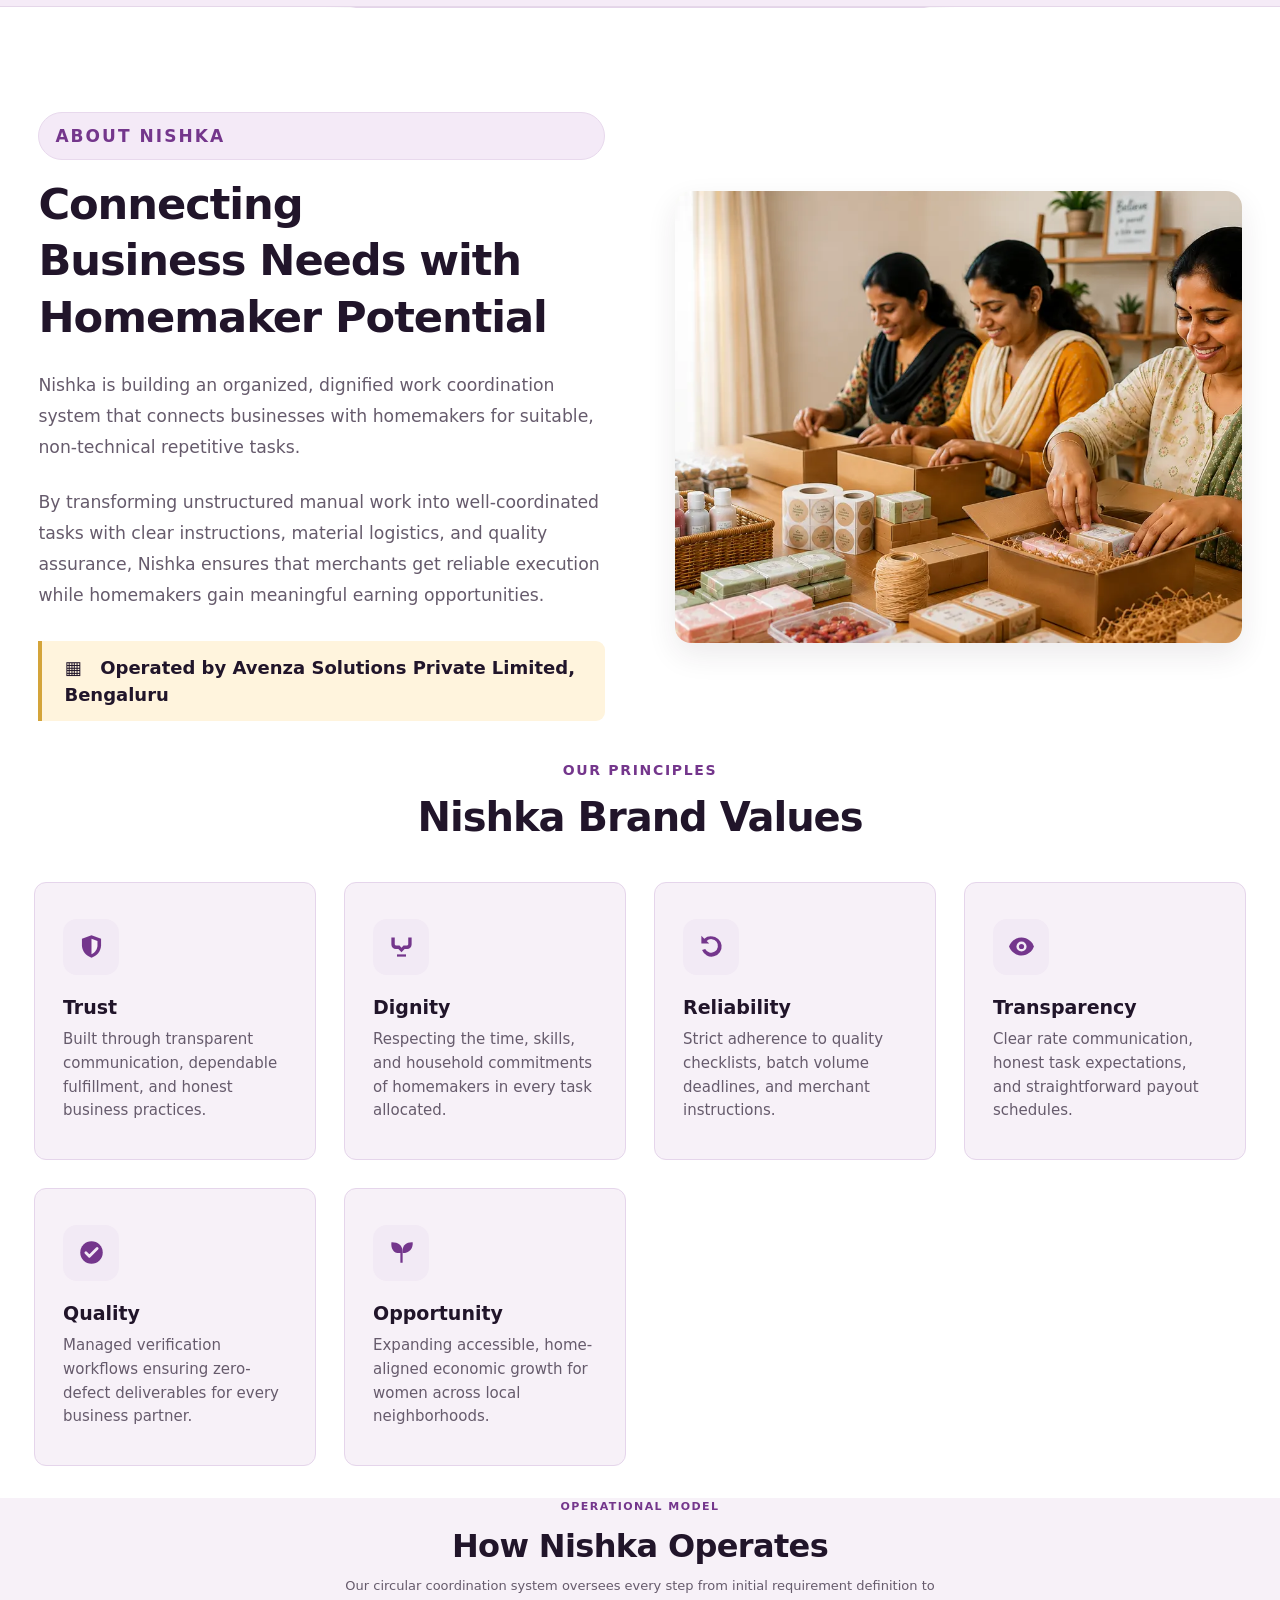
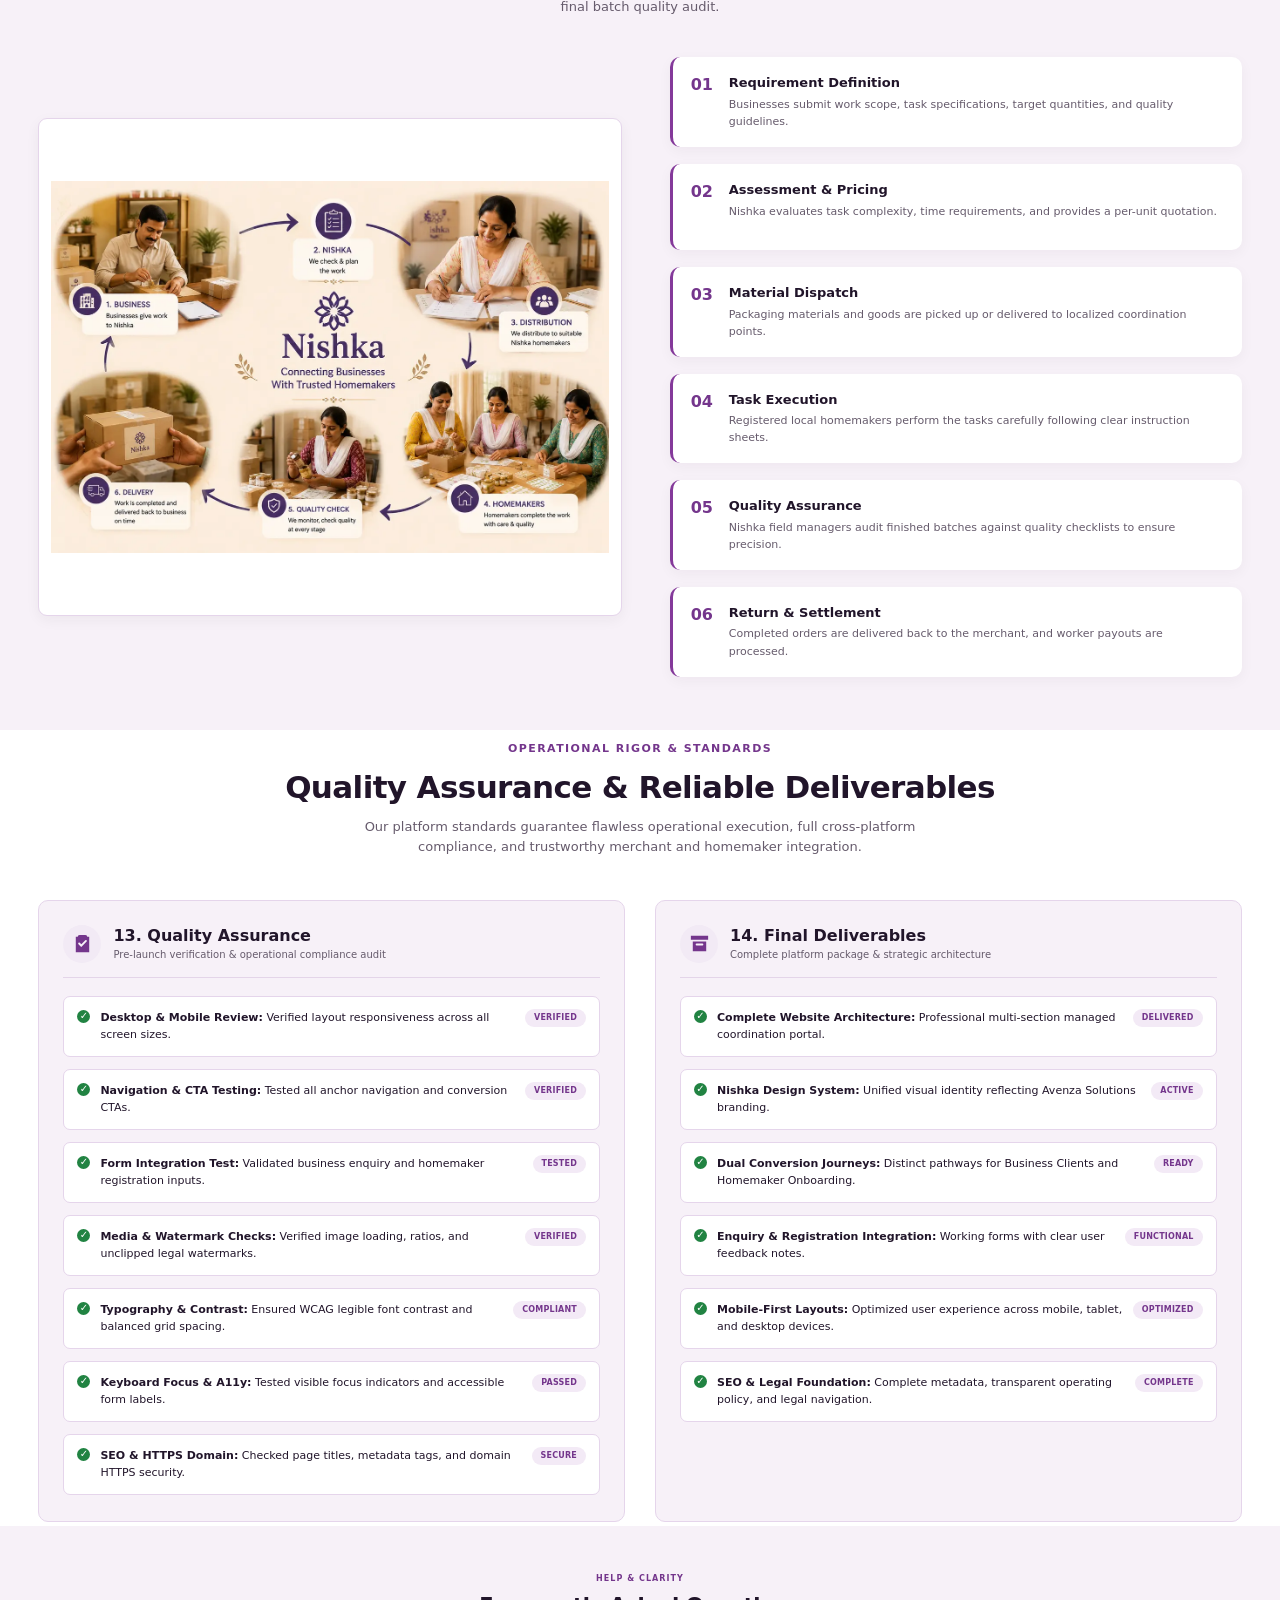
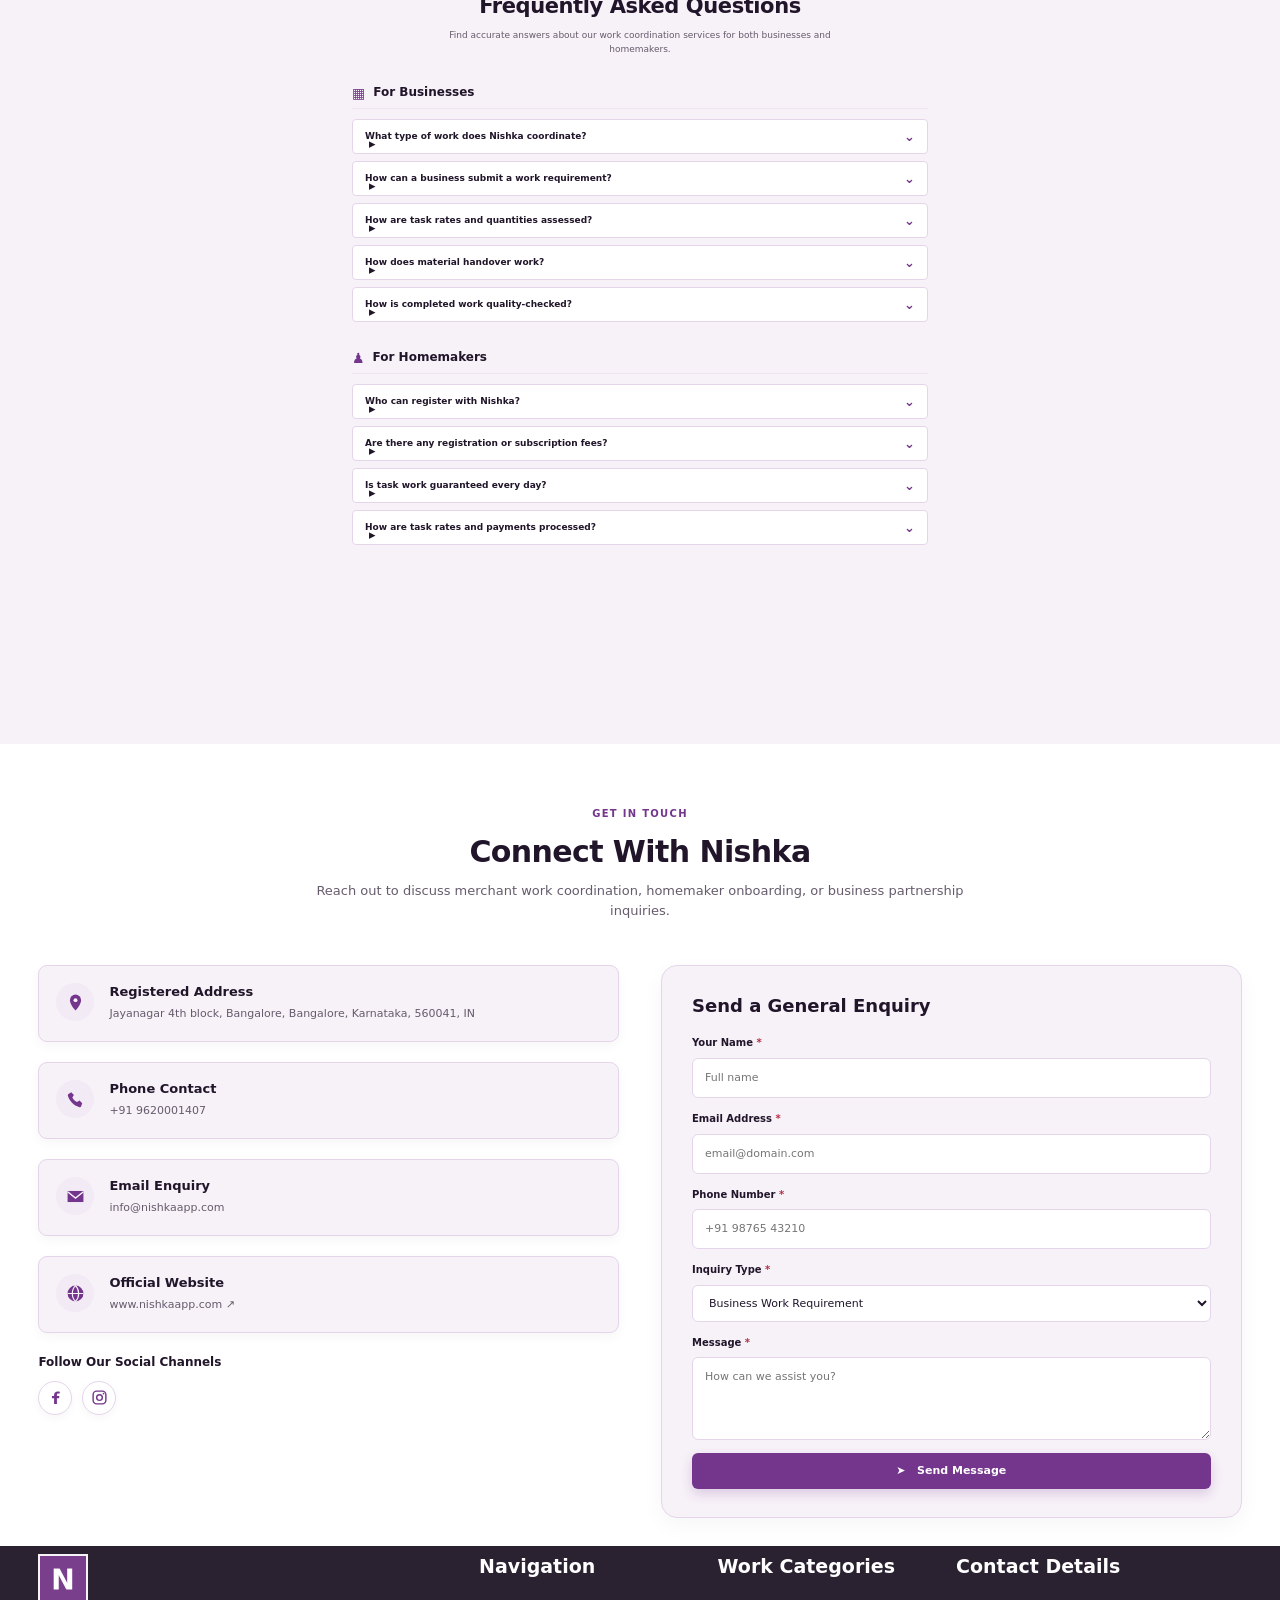
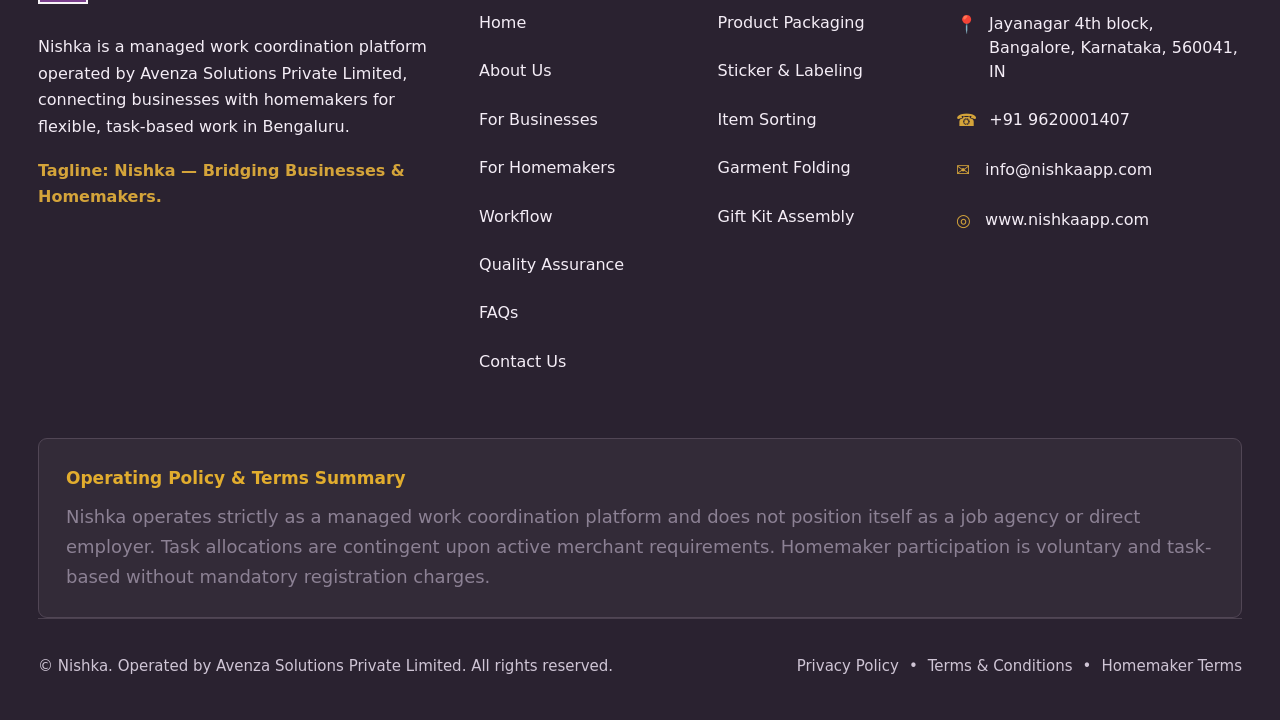
==== commit d6dead10: "Load fixed English and Kannada language toggle" ====
--- a/index.html
+++ b/index.html
@@ -178,4 +178,4 @@
 </div></div></section>
 </main>
 <footer class="site-footer footer-reference"><div class="container footer-grid"><div class="footer-brand-column"><a class="footer-logo-link" href="index.html" aria-label="Nishka home"><img src="assets/apple-touch-icon.png" alt="Nishka logo" onerror="this.style.display='none'"></a><p>Nishka is a managed work coordination platform operated by Avenza Solutions Private Limited, connecting businesses with homemakers for flexible, task-based work in Bengaluru.</p><p class="footer-tagline">Tagline: Nishka — Bridging Businesses &amp; Homemakers.</p></div><div class="footer-navigation-column"><h3 data-en="Navigation" data-kn="ನ್ಯಾವಿಗೇಶನ್">Navigation</h3><a href="#home">Home</a><a href="#about">About Us</a><a href="#merchant-solutions">For Businesses</a><a href="#homemakers">For Homemakers</a><a href="#workflow">Workflow</a><a href="#quality">Quality Assurance</a><a href="#faq">FAQs</a><a href="#contact">Contact Us</a></div><div class="footer-categories-column"><h3 data-en="Work Categories" data-kn="ಕೆಲಸದ ವಿಭಾಗಗಳು">Work Categories</h3><span>Product Packaging</span><span>Sticker &amp; Labeling</span><span>Item Sorting</span><span>Garment Folding</span><span>Gift Kit Assembly</span></div><div class="footer-contact-column"><h3 data-en="Contact Details" data-kn="ಸಂಪರ್ಕ ವಿವರಗಳು">Contact Details</h3><span class="footer-contact-line"><b>📍</b> Jayanagar 4th block, Bangalore, Karnataka, 560041, IN</span><a class="footer-contact-line" href="tel:+919620001407"><b>☎</b> +91 9620001407</a><a class="footer-contact-line" href="mailto:info@nishkaapp.com"><b>✉</b> info@nishkaapp.com</a><a class="footer-contact-line" href="https://www.nishkaapp.com" target="_blank" rel="noopener"><b>◎</b> www.nishkaapp.com</a></div></div><div class="container footer-policy"><h3 data-en="Operating Policy & Terms Summary" data-kn="ಕಾರ್ಯಾಚರಣಾ ನೀತಿ ಮತ್ತು ನಿಯಮಗಳ ಸಾರಾಂಶ">Operating Policy & Terms Summary</h3><p>Nishka operates strictly as a managed work coordination platform and does not position itself as a job agency or direct employer. Task allocations are contingent upon active merchant requirements. Homemaker participation is voluntary and task-based without mandatory registration charges.</p></div><div class="container footer-bottom"><span>© Nishka. Operated by Avenza Solutions Private Limited. All rights reserved.</span><div><a href="about.html#privacy">Privacy Policy</a><span>•</span><a href="about.html#terms">Terms &amp; Conditions</a><span>•</span><a href="about.html#homemaker-terms">Homemaker Terms</a></div></div></footer>
-<script src="script.js"></script></body></html>+<script src="script.js?v=kn-en-toggle-20261102"></script></body></html>
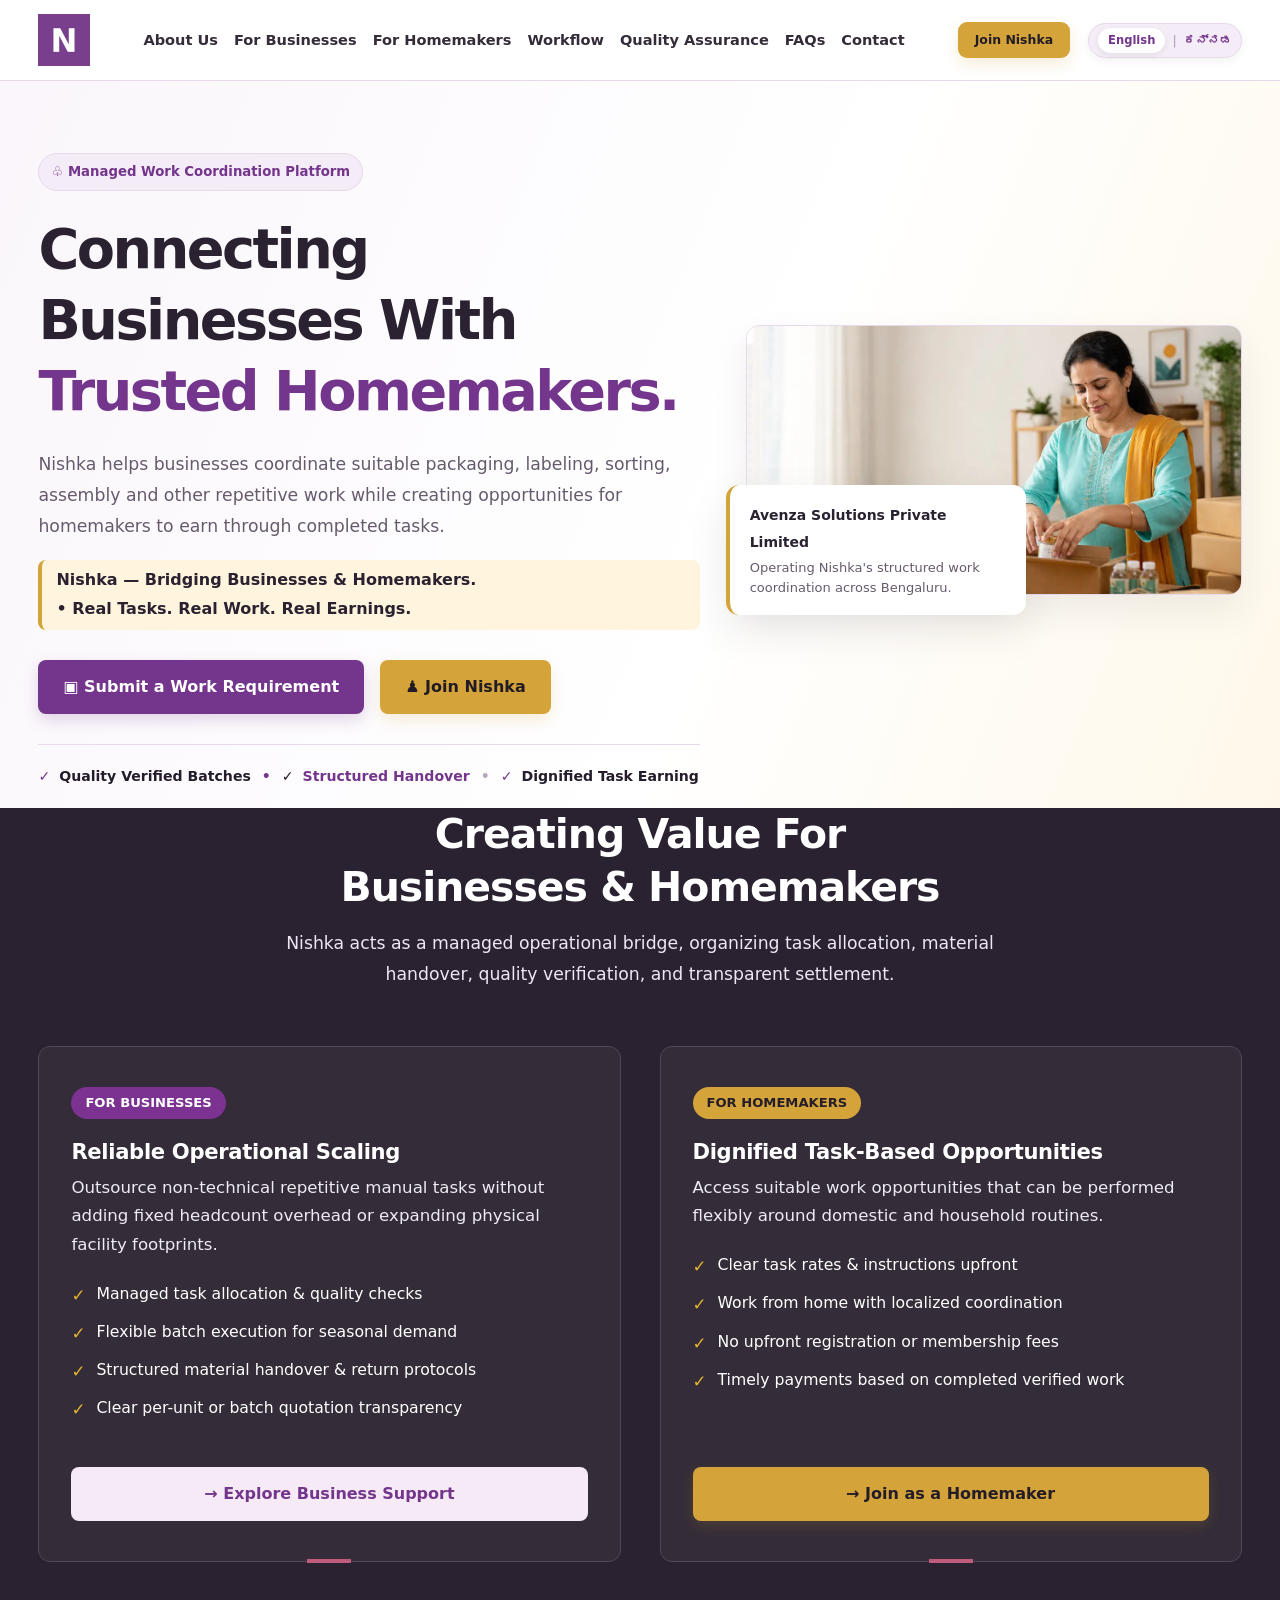
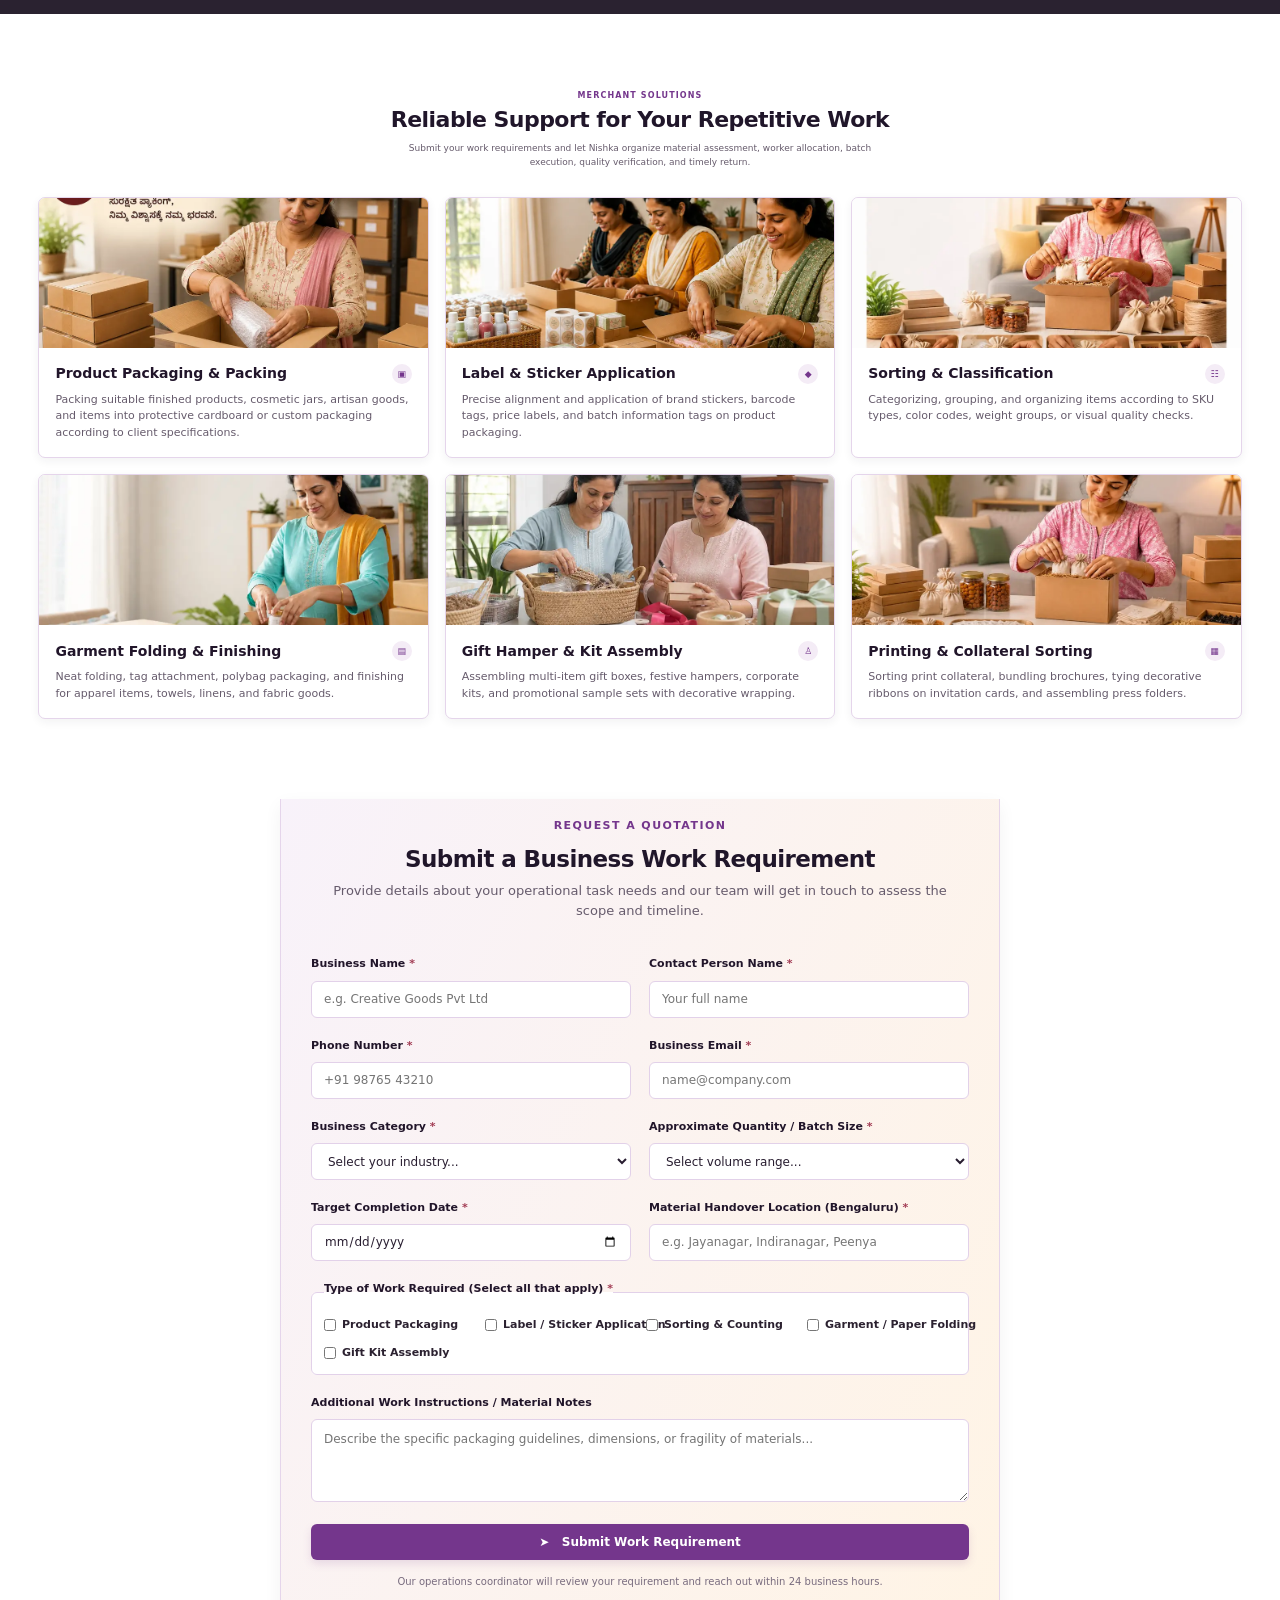
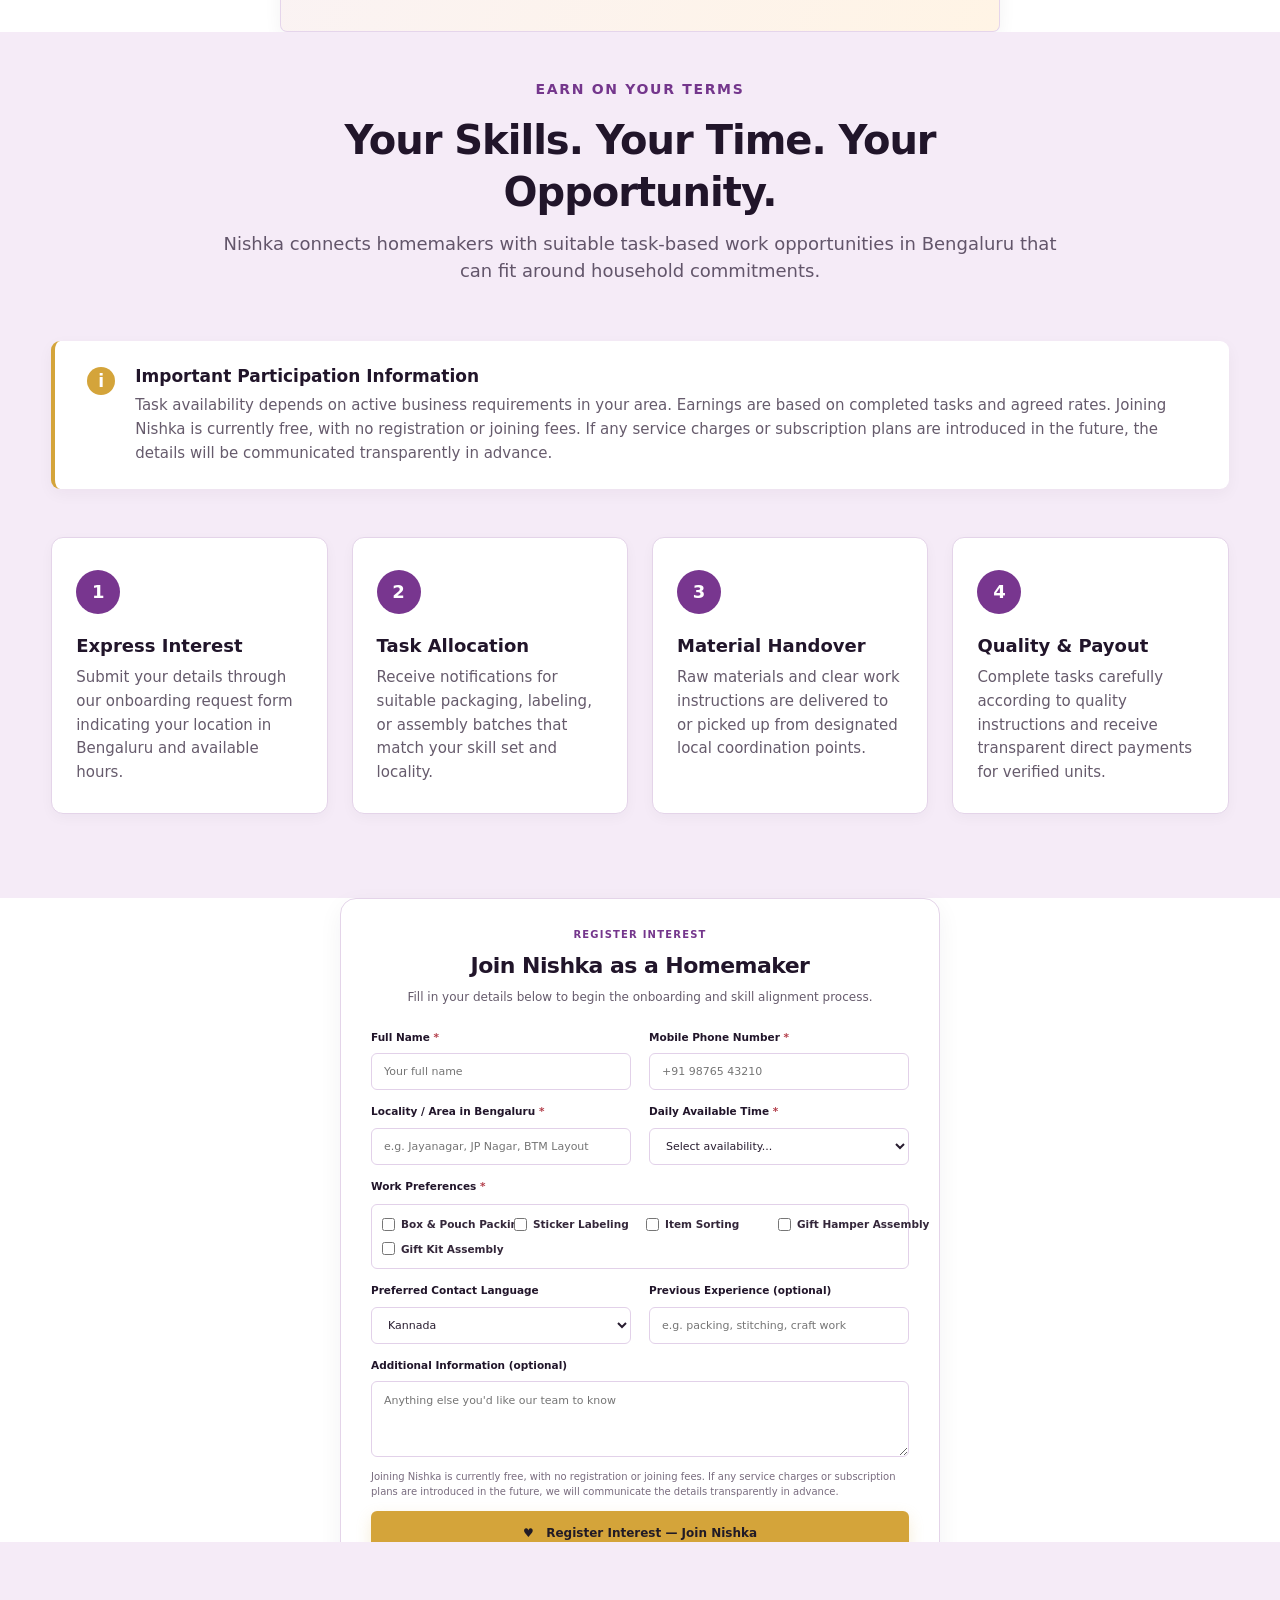
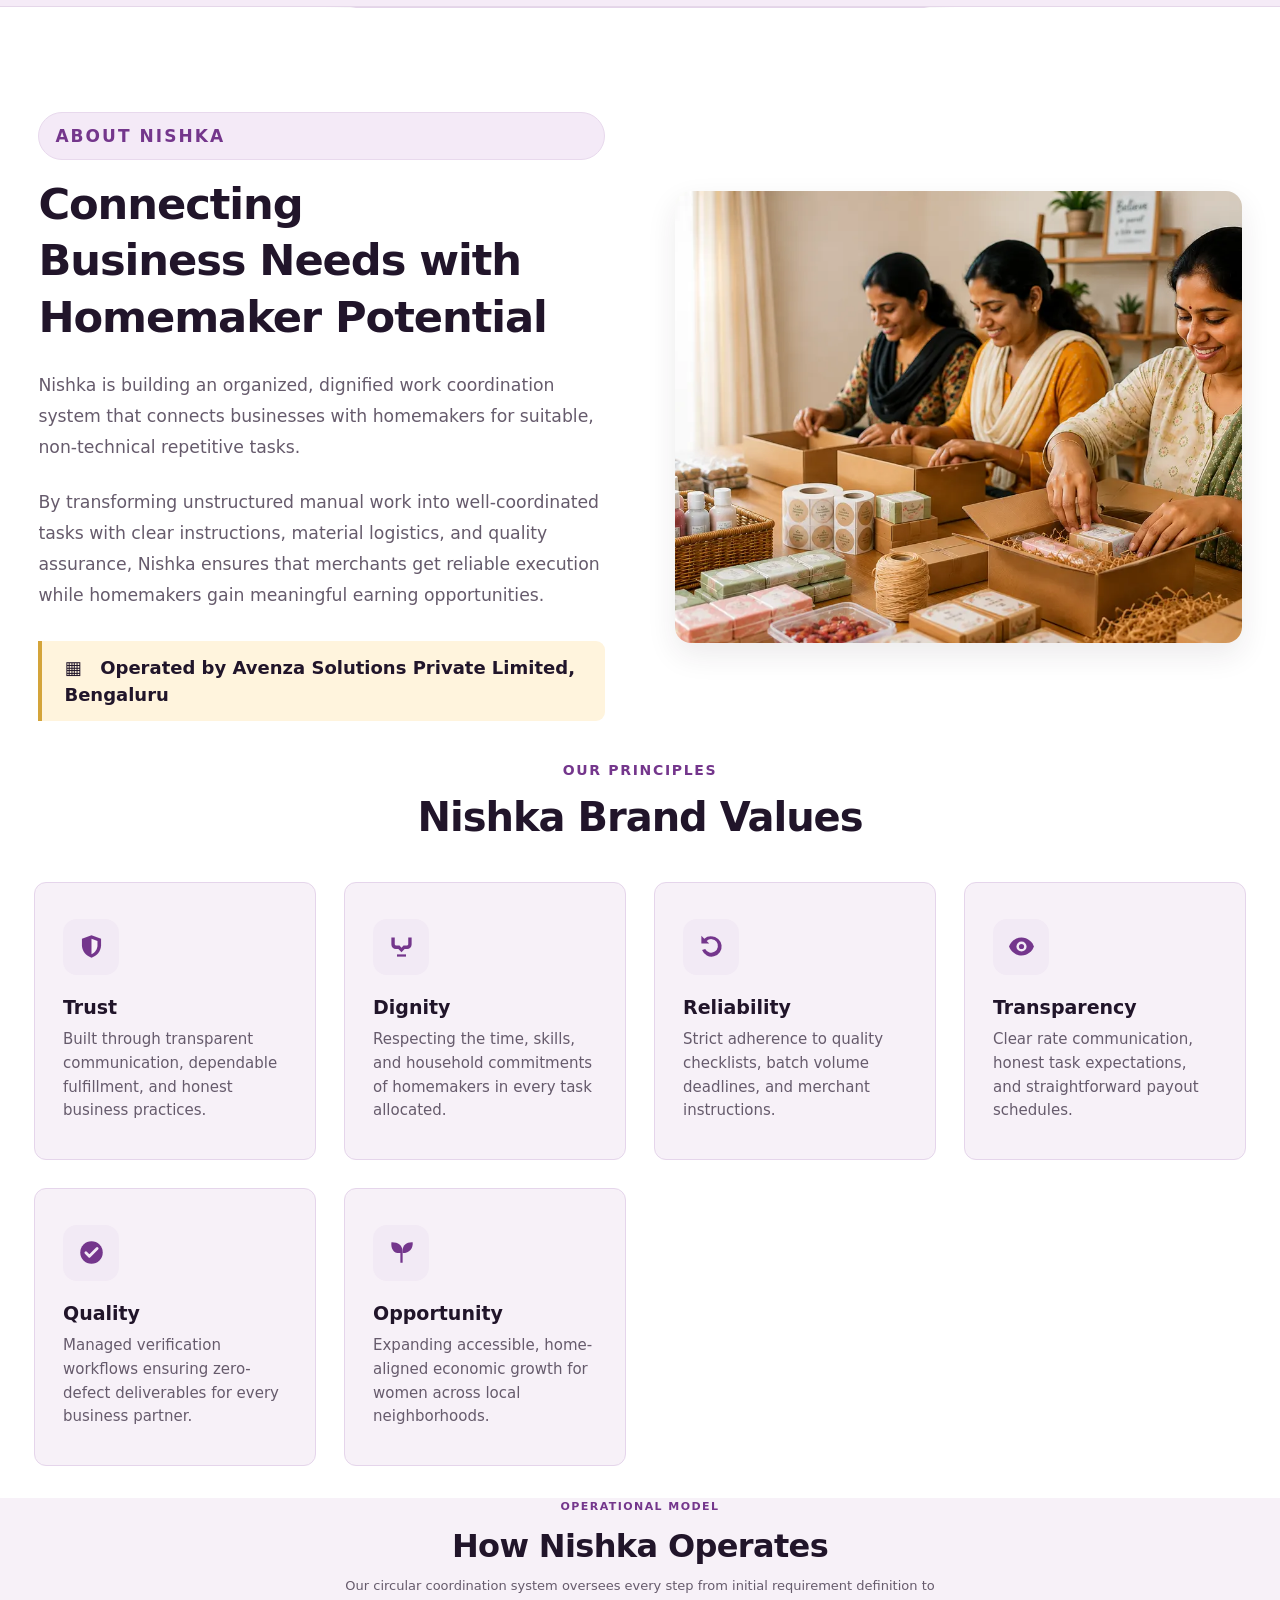
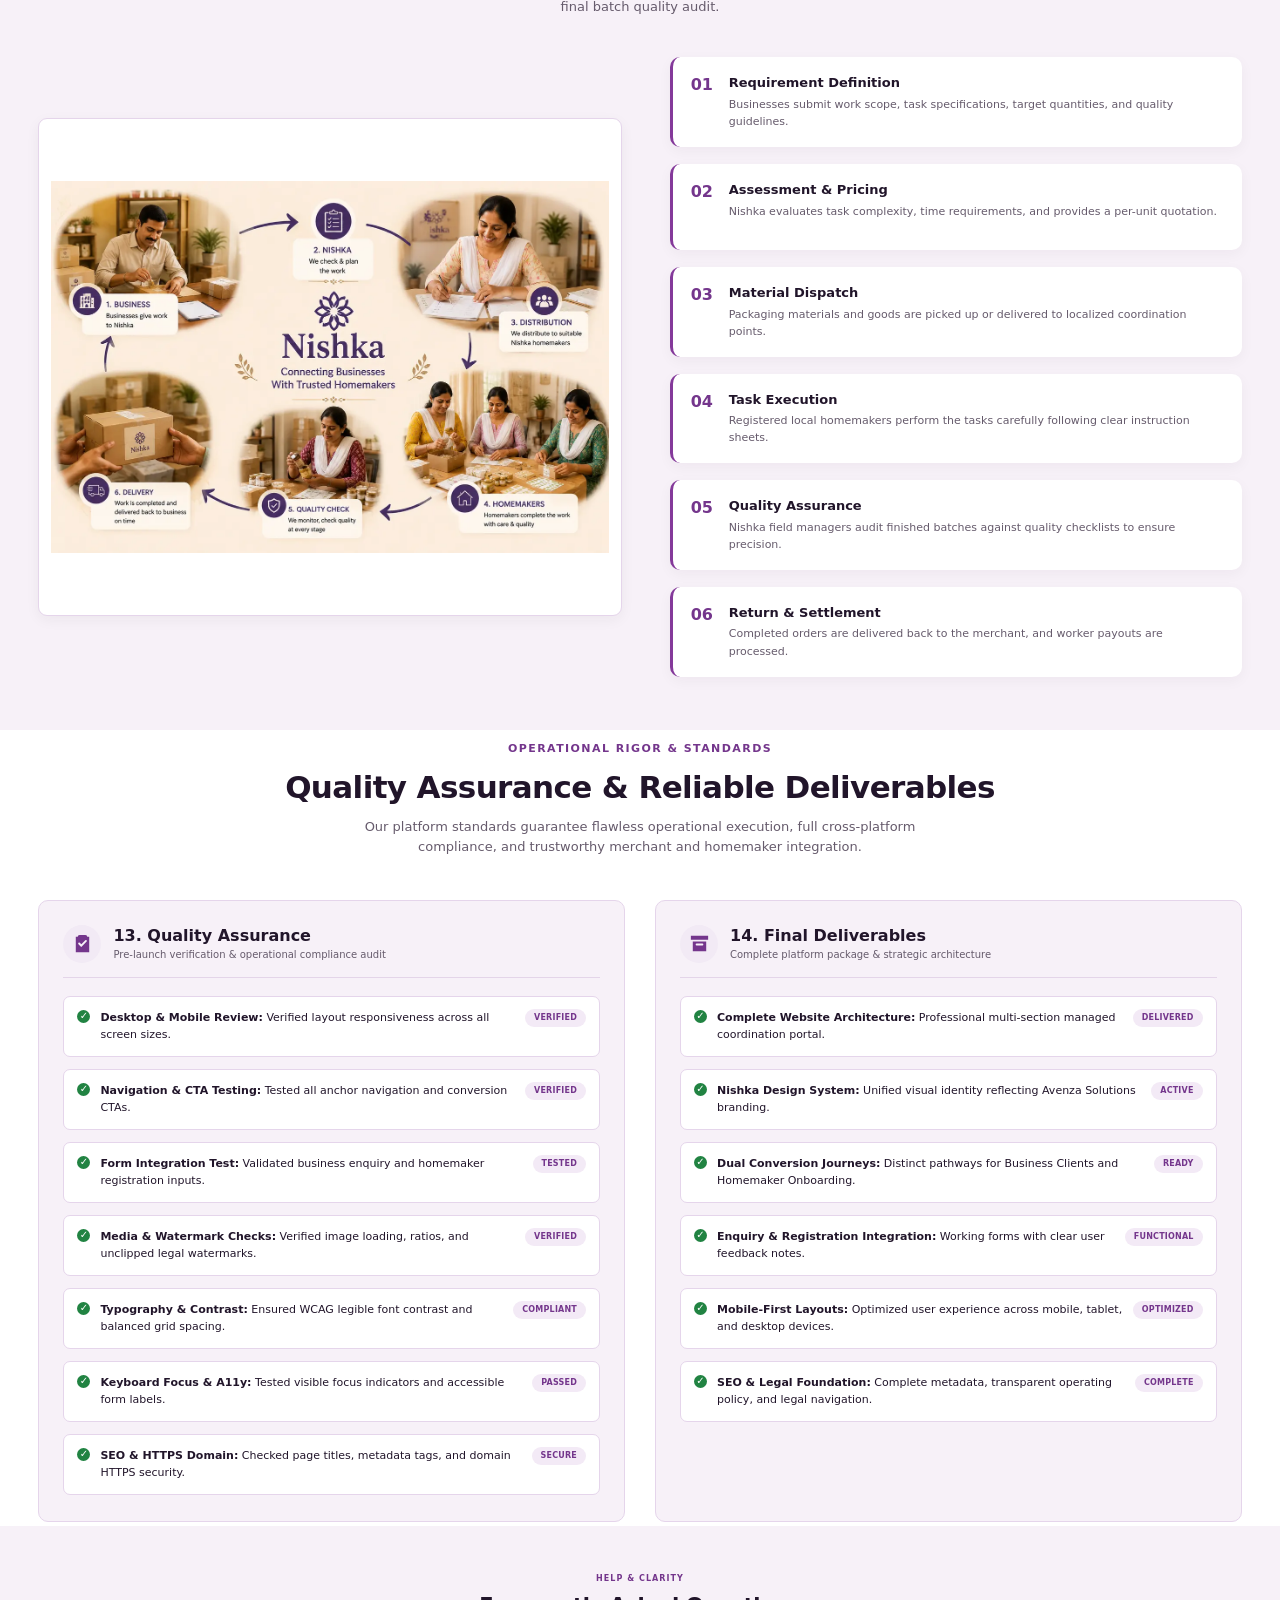
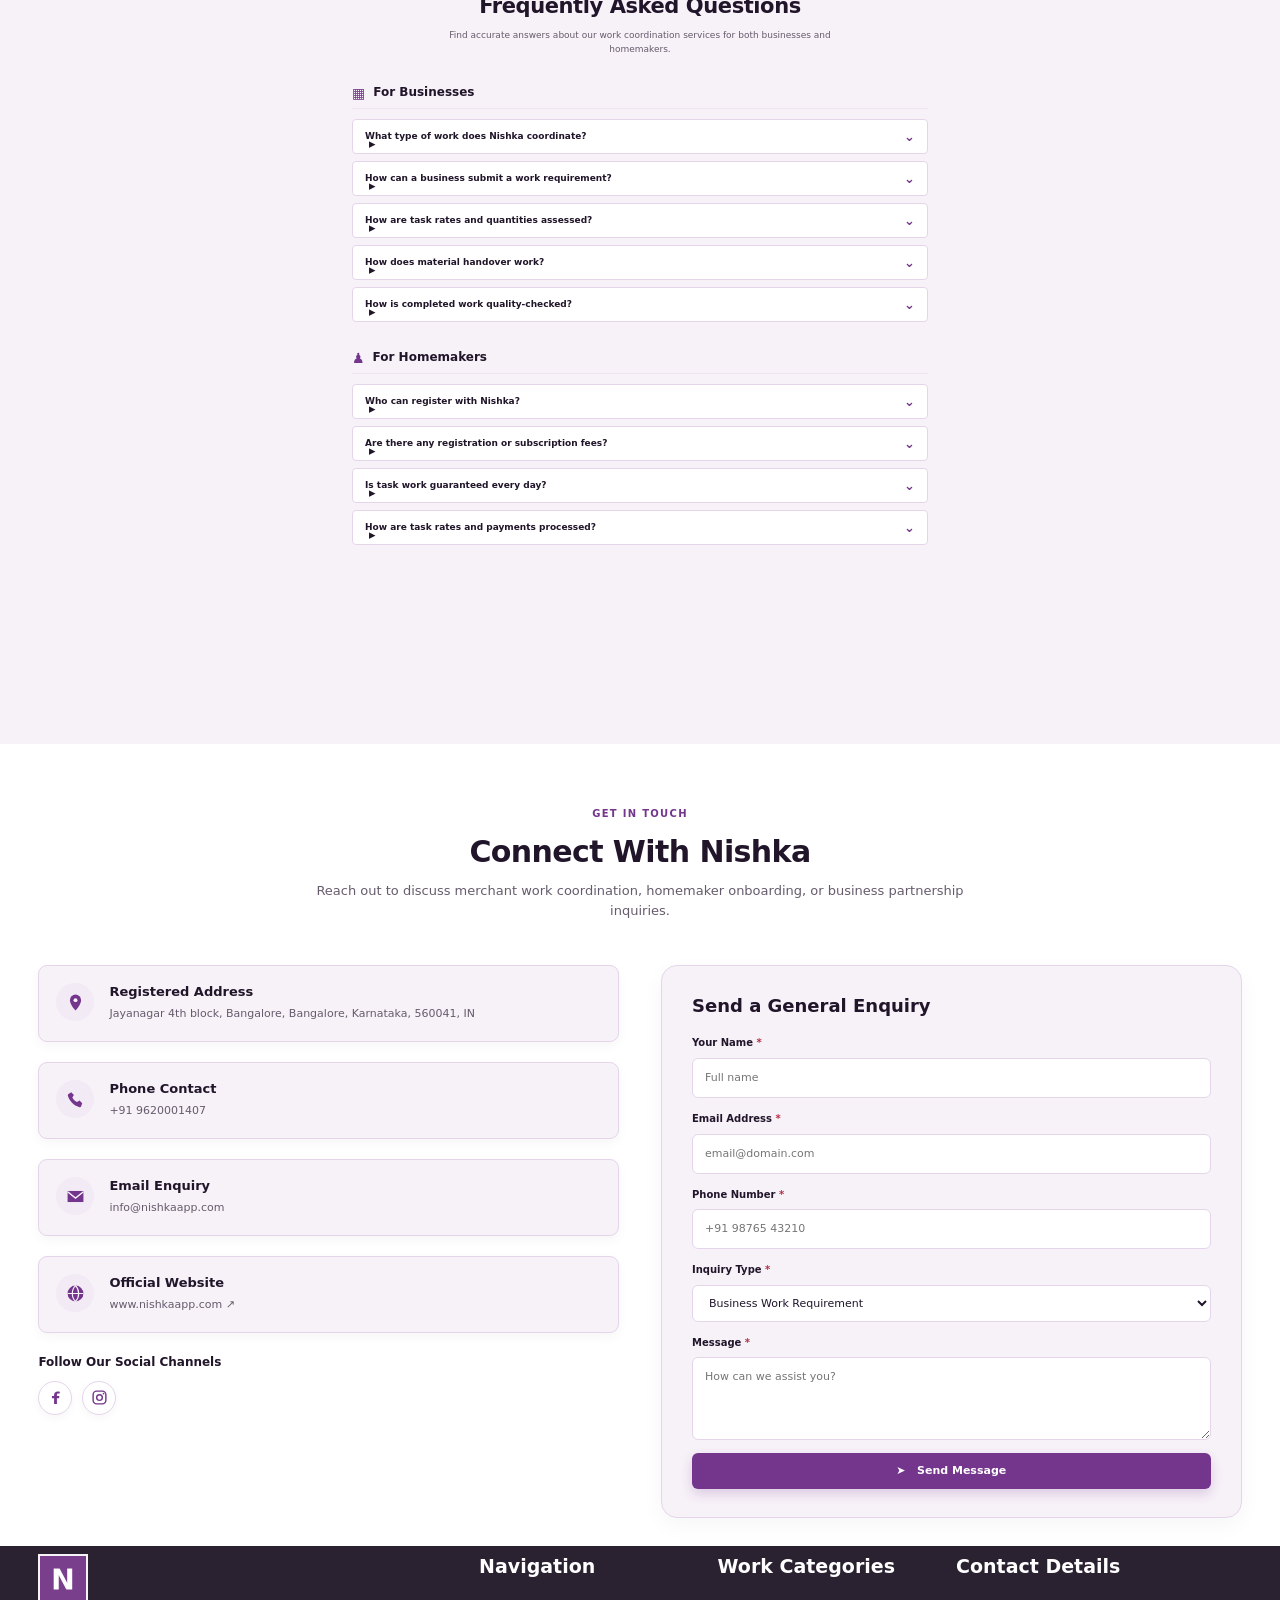
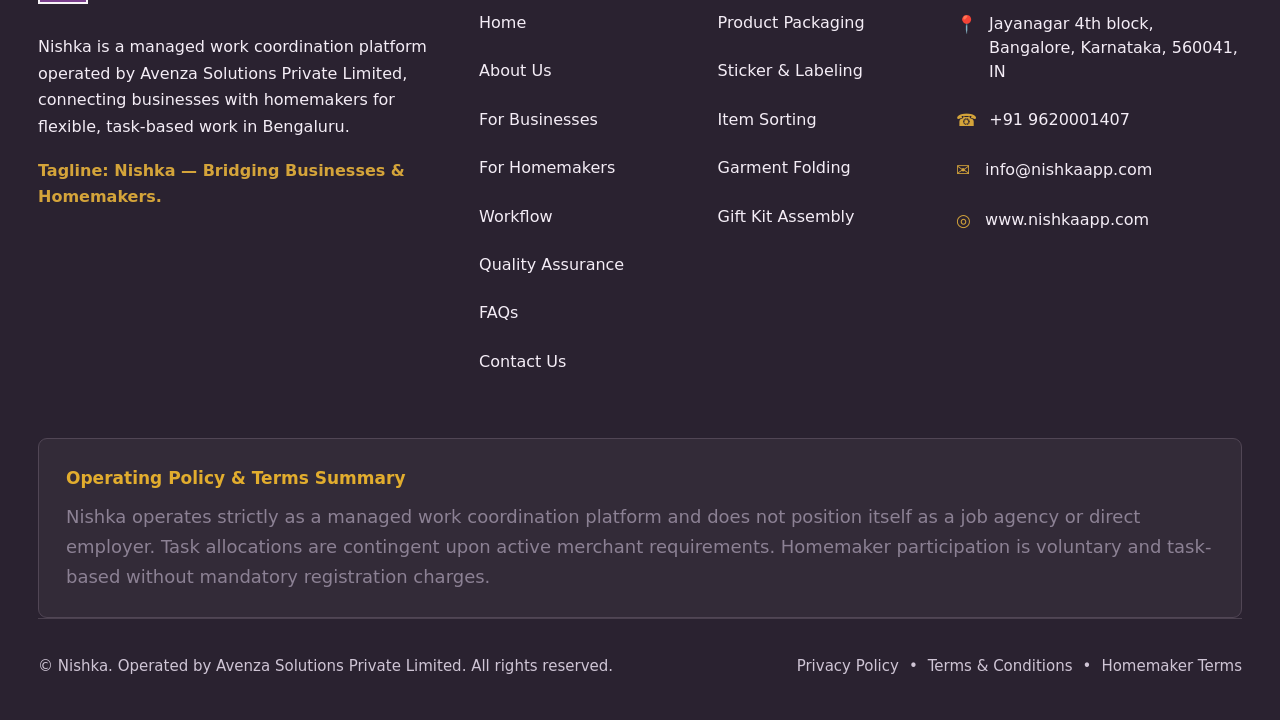
==== commit ece93415: "Refresh corrected language selector script" ====
--- a/index.html
+++ b/index.html
@@ -178,4 +178,4 @@
 </div></div></section>
 </main>
 <footer class="site-footer footer-reference"><div class="container footer-grid"><div class="footer-brand-column"><a class="footer-logo-link" href="index.html" aria-label="Nishka home"><img src="assets/apple-touch-icon.png" alt="Nishka logo" onerror="this.style.display='none'"></a><p>Nishka is a managed work coordination platform operated by Avenza Solutions Private Limited, connecting businesses with homemakers for flexible, task-based work in Bengaluru.</p><p class="footer-tagline">Tagline: Nishka — Bridging Businesses &amp; Homemakers.</p></div><div class="footer-navigation-column"><h3 data-en="Navigation" data-kn="ನ್ಯಾವಿಗೇಶನ್">Navigation</h3><a href="#home">Home</a><a href="#about">About Us</a><a href="#merchant-solutions">For Businesses</a><a href="#homemakers">For Homemakers</a><a href="#workflow">Workflow</a><a href="#quality">Quality Assurance</a><a href="#faq">FAQs</a><a href="#contact">Contact Us</a></div><div class="footer-categories-column"><h3 data-en="Work Categories" data-kn="ಕೆಲಸದ ವಿಭಾಗಗಳು">Work Categories</h3><span>Product Packaging</span><span>Sticker &amp; Labeling</span><span>Item Sorting</span><span>Garment Folding</span><span>Gift Kit Assembly</span></div><div class="footer-contact-column"><h3 data-en="Contact Details" data-kn="ಸಂಪರ್ಕ ವಿವರಗಳು">Contact Details</h3><span class="footer-contact-line"><b>📍</b> Jayanagar 4th block, Bangalore, Karnataka, 560041, IN</span><a class="footer-contact-line" href="tel:+919620001407"><b>☎</b> +91 9620001407</a><a class="footer-contact-line" href="mailto:info@nishkaapp.com"><b>✉</b> info@nishkaapp.com</a><a class="footer-contact-line" href="https://www.nishkaapp.com" target="_blank" rel="noopener"><b>◎</b> www.nishkaapp.com</a></div></div><div class="container footer-policy"><h3 data-en="Operating Policy & Terms Summary" data-kn="ಕಾರ್ಯಾಚರಣಾ ನೀತಿ ಮತ್ತು ನಿಯಮಗಳ ಸಾರಾಂಶ">Operating Policy & Terms Summary</h3><p>Nishka operates strictly as a managed work coordination platform and does not position itself as a job agency or direct employer. Task allocations are contingent upon active merchant requirements. Homemaker participation is voluntary and task-based without mandatory registration charges.</p></div><div class="container footer-bottom"><span>© Nishka. Operated by Avenza Solutions Private Limited. All rights reserved.</span><div><a href="about.html#privacy">Privacy Policy</a><span>•</span><a href="about.html#terms">Terms &amp; Conditions</a><span>•</span><a href="about.html#homemaker-terms">Homemaker Terms</a></div></div></footer>
-<script src="script.js?v=kn-en-toggle-20261102"></script></body></html>+<script src="script.js?v=language-selector-20261102"></script></body></html>
